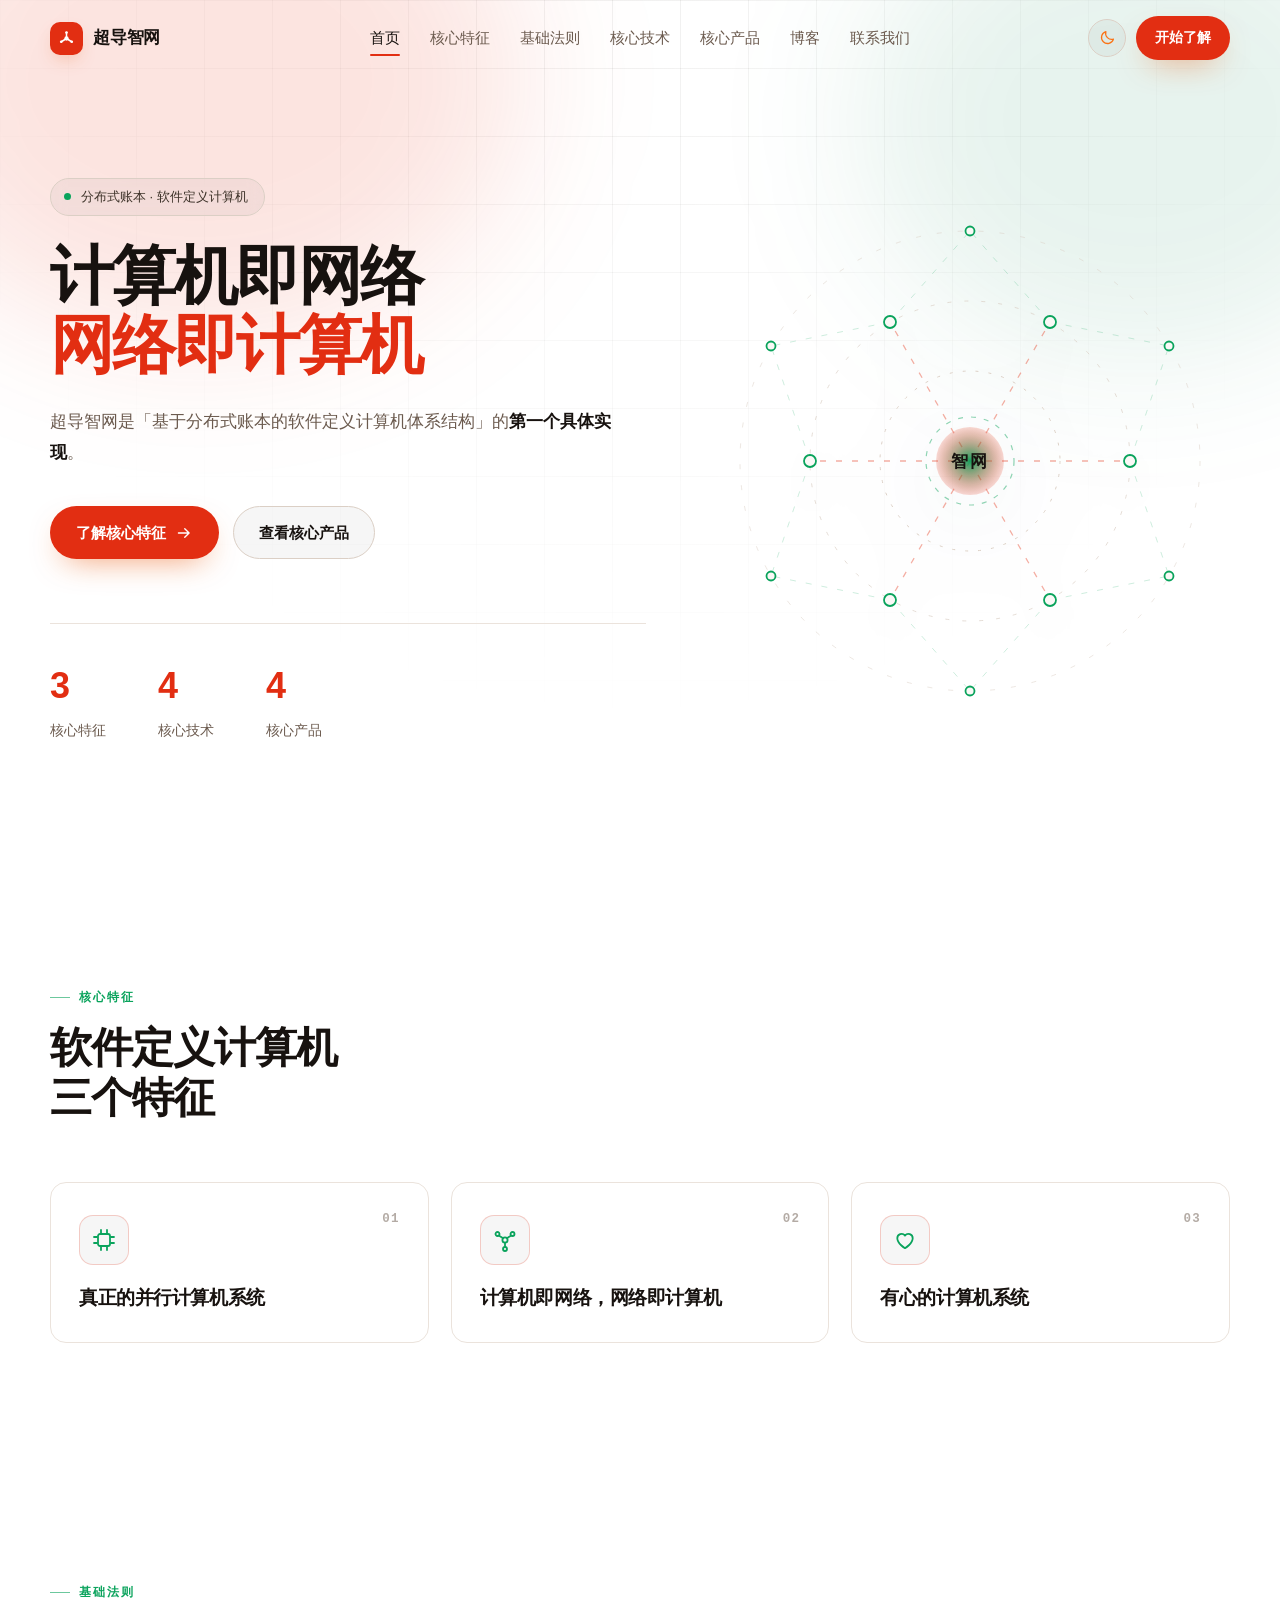
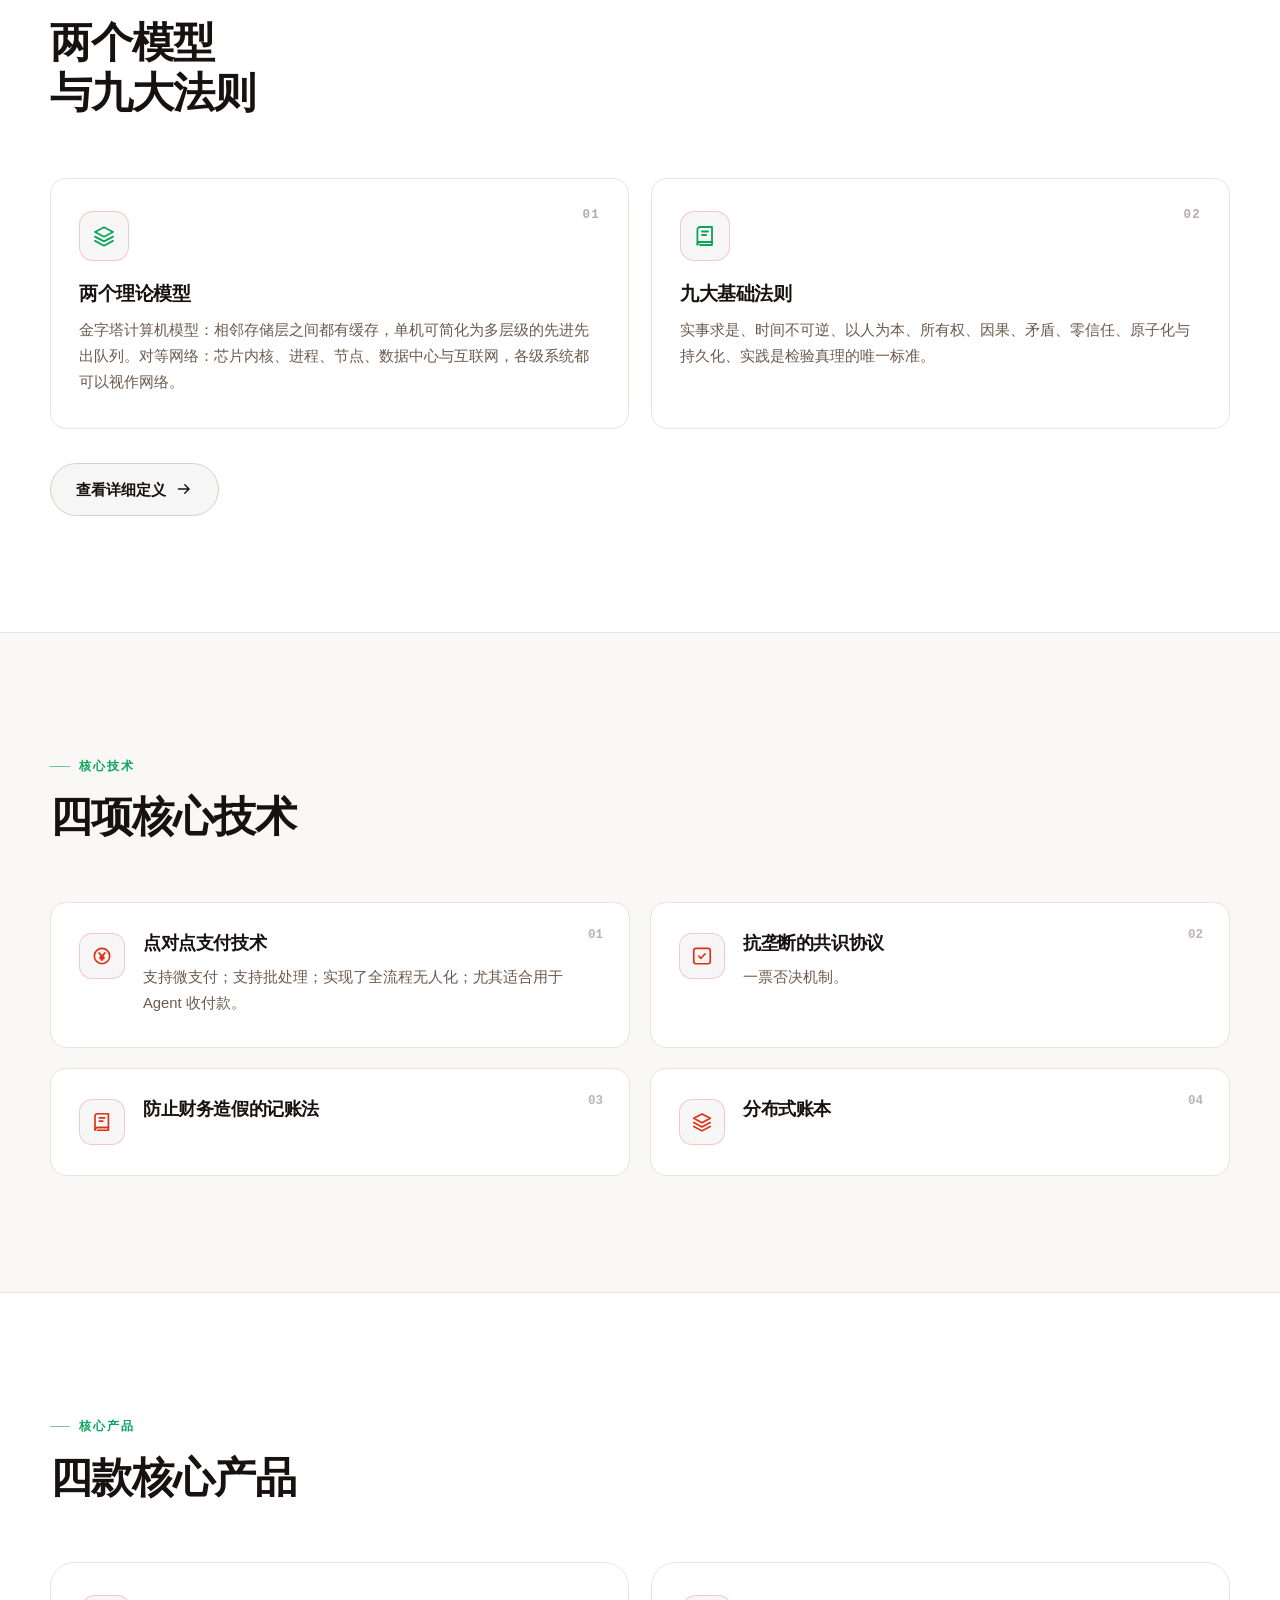
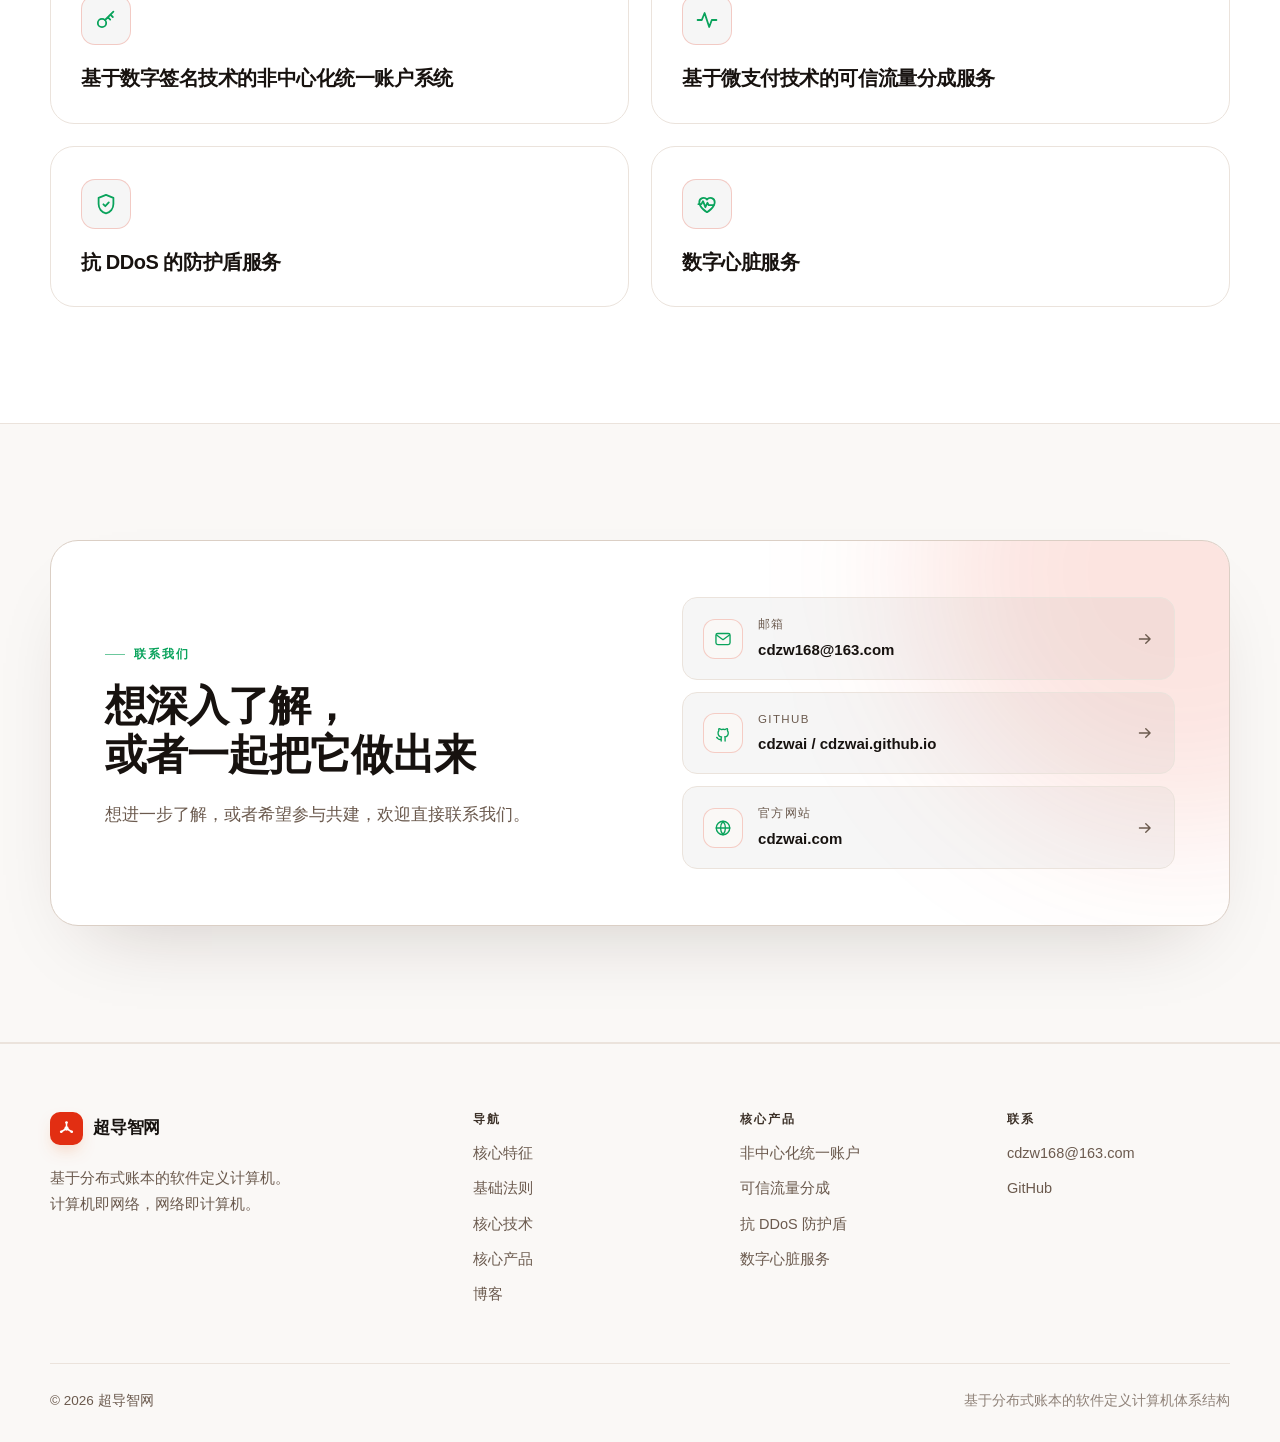
==== index.html @ 386821be "first commit" ====
<!DOCTYPE html>
<html lang="zh-CN" data-theme="dark">
<head>
<meta charset="UTF-8">
<meta name="viewport" content="width=device-width, initial-scale=1">
<title>超导智网 — 基于分布式账本的软件定义计算机</title>
<meta name="description" content="超导智网是「基于分布式账本的软件定义计算机体系结构」的第一个具体实现。计算机即网络，网络即计算机。核心产品包括非中心化统一账户、可信流量分成、抗 DDoS 防护盾与数字心脏服务。">
<meta name="theme-color" content="#05080f" media="(prefers-color-scheme: dark)">
<meta name="theme-color" content="#ffffff" media="(prefers-color-scheme: light)">
<meta name="color-scheme" content="dark light">
<link rel="canonical" href="https://cdzwai.com/">

<!-- 社交分享 -->
<meta property="og:title" content="超导智网 — 基于分布式账本的软件定义计算机">
<meta property="og:description" content="基于分布式账本的软件定义计算机体系结构的第一个具体实现。计算机即网络，网络即计算机。">
<meta property="og:type" content="website">
<meta property="og:url" content="https://cdzwai.com/">
<meta name="twitter:card" content="summary">

<link rel="icon" href="data:image/svg+xml,<svg xmlns='http://www.w3.org/2000/svg' viewBox='0 0 32 32'><rect width='32' height='32' rx='8' fill='%2305080f'/><path d='M16 16V7M16 16l8 5M16 16l-8 5' stroke='%23ea580c' stroke-width='1.6'/><circle cx='16' cy='16' r='3.4' fill='%2300ff9d'/><circle cx='16' cy='7' r='2.1' fill='%23ea580c'/><circle cx='24' cy='21' r='2.1' fill='%23ea580c'/><circle cx='8' cy='21' r='2.1' fill='%23ea580c'/></svg>">

<!-- 主题引导：必须在样式表之前执行，避免首屏闪烁 -->
<script>
(function () {
  var d = document.documentElement;
  d.classList.add('js');
  var t = null;
  try { t = localStorage.getItem('cdzw-theme'); } catch (e) {}
  if (t !== 'light' && t !== 'dark') {
    var m = window.matchMedia && window.matchMedia('(prefers-color-scheme: light)');
    t = (m && m.matches) ? 'light' : 'dark';
  }
  d.setAttribute('data-theme', t);
})();
</script>

<link rel="stylesheet" href="style.css">
</head>
<body>

<a class="skip" href="#main">跳到主要内容</a>

<!-- ========== SVG 图标库 ========== -->
<svg xmlns="http://www.w3.org/2000/svg" class="sprite" aria-hidden="true" focusable="false">
  <symbol id="i-cpu" viewBox="0 0 24 24">
    <rect x="6" y="6" width="12" height="12" rx="2"/>
    <path d="M9 2v3M15 2v3M9 19v3M15 19v3M2 9h3M2 15h3M19 9h3M19 15h3"/>
  </symbol>
  <symbol id="i-network" viewBox="0 0 24 24">
    <circle cx="12" cy="12" r="2.6"/>
    <circle cx="4.5" cy="6" r="2"/>
    <circle cx="19.5" cy="6" r="2"/>
    <circle cx="12" cy="21" r="2"/>
    <path d="M10.2 10.3 6.1 7.7M13.8 10.3l4.1-2.6M12 14.6V19"/>
  </symbol>
  <symbol id="i-heart" viewBox="0 0 24 24">
    <path d="M12 20.2S4.3 15.6 4.3 10.3A4.3 4.3 0 0 1 12 7.6a4.3 4.3 0 0 1 7.7 2.7c0 5.3-7.7 9.9-7.7 9.9z"/>
  </symbol>
  <symbol id="i-coin" viewBox="0 0 24 24">
    <circle cx="12" cy="12" r="8.4"/>
    <path d="M8.8 8.6 12 12.4l3.2-3.8M12 12.4v4.4M9.8 13.2h4.4M9.8 15h4.4"/>
  </symbol>
  <symbol id="i-vote" viewBox="0 0 24 24">
    <rect x="3" y="3.6" width="18" height="16.8" rx="2.4"/>
    <path d="M8.6 12.2l2.3 2.3 4.5-4.9"/>
  </symbol>
  <symbol id="i-book" viewBox="0 0 24 24">
    <path d="M4.4 5.6A2.6 2.6 0 0 1 7 3h12v15H7a2.6 2.6 0 0 0-2.6 2.6z"/>
    <path d="M4.4 20.6A2.6 2.6 0 0 1 7 18h12v3H7"/>
    <path d="M9 7.5h6M9 11h4"/>
  </symbol>
  <symbol id="i-layers" viewBox="0 0 24 24">
    <path d="M12 3.2 21 8l-9 4.8L3 8z"/>
    <path d="M3 12.6 12 17.4l9-4.8"/>
    <path d="M3 16.9 12 21.7l9-4.8"/>
  </symbol>
  <symbol id="i-key" viewBox="0 0 24 24">
    <circle cx="8" cy="15" r="4.2"/>
    <path d="M11.1 12 19.4 3.6M16.4 6.6l2.4 2.4M13.8 9.2l2.4 2.4"/>
  </symbol>
  <symbol id="i-activity" viewBox="0 0 24 24">
    <path d="M2.6 12h4.2l2.8-7 4.6 14 2.6-7h4.6"/>
  </symbol>
  <symbol id="i-shield" viewBox="0 0 24 24">
    <path d="M12 2.8l7.4 3.1v6.2c0 4.6-3.1 8.2-7.4 9.3-4.3-1.1-7.4-4.7-7.4-9.3V5.9z"/>
    <path d="M9.4 12.3l1.9 1.9 3.5-3.8"/>
  </symbol>
  <symbol id="i-pulse" viewBox="0 0 24 24">
    <path d="M12 20.2S4.3 15.6 4.3 10.3A4.3 4.3 0 0 1 12 7.6a4.3 4.3 0 0 1 7.7 2.7c0 5.3-7.7 9.9-7.7 9.9z"/>
    <path d="M3.4 12.2h3l1.6-3 2.4 6 2-4.4 1.4 2.4h4.8"/>
  </symbol>
  <symbol id="i-arrow" viewBox="0 0 24 24">
    <path d="M4.6 12h14.2M13 6.2l5.8 5.8-5.8 5.8"/>
  </symbol>
  <symbol id="i-arrow-up" viewBox="0 0 24 24">
    <path d="M12 19V5.4M6.2 11.2 12 5.4l5.8 5.8"/>
  </symbol>
  <symbol id="i-sun" viewBox="0 0 24 24">
    <circle cx="12" cy="12" r="4.2"/>
    <path d="M12 2.4v2.4M12 19.2v2.4M4.2 4.2l1.7 1.7M18.1 18.1l1.7 1.7M2.4 12h2.4M19.2 12h2.4M4.2 19.8l1.7-1.7M18.1 5.9l1.7-1.7"/>
  </symbol>
  <symbol id="i-moon" viewBox="0 0 24 24">
    <path d="M20.4 14.3A8.6 8.6 0 0 1 9.7 3.6a8.6 8.6 0 1 0 10.7 10.7z"/>
  </symbol>
  <symbol id="i-mail" viewBox="0 0 24 24">
    <rect x="2.6" y="4.6" width="18.8" height="14.8" rx="2.4"/>
    <path d="M3.4 6.6 12 12.9l8.6-6.3"/>
  </symbol>
  <symbol id="i-github" viewBox="0 0 24 24">
    <path d="M9.2 20.4c-4 1.2-4-2-5.6-2.4m11.2 4.6v-3.5c0-1 .1-1.4-.5-2 2.3-.2 4.7-1.2 4.7-5.2a4 4 0 0 0-1.1-2.8 3.7 3.7 0 0 0-.1-2.8s-.9-.3-2.9 1.1a10.2 10.2 0 0 0-5.4 0C7.5 6 6.6 6.3 6.6 6.3a3.7 3.7 0 0 0-.1 2.8A4 4 0 0 0 5.4 12c0 3.9 2.4 5 4.7 5.2-.6.6-.6 1.2-.5 2v3.4"/>
  </symbol>
  <symbol id="i-globe" viewBox="0 0 24 24">
    <circle cx="12" cy="12" r="9"/>
    <path d="M3 12h18M12 3a14 14 0 0 1 0 18a14 14 0 0 1 0-18z"/>
  </symbol>
</svg>

<!-- ========== 导航 ========== -->
<header class="nav" id="nav">
  <div class="nav__progress" aria-hidden="true"><div class="container nav__progress__track"><span id="navProgress"></span></div></div>

  <div class="container nav__inner">
    <a class="logo" href="#top" aria-label="超导智网首页">
      <span class="logo__mark">
        <svg viewBox="0 0 24 24" fill="none" stroke="currentColor" stroke-width="1.9" stroke-linecap="round" stroke-linejoin="round" aria-hidden="true">
          <path d="M12 12V4.4M12 12l6.6 4.1M12 12l-6.6 4.1"/>
          <circle cx="12" cy="12" r="2.7" fill="currentColor" stroke="none"/>
          <circle cx="12" cy="4.4" r="1.7" fill="currentColor" stroke="none"/>
          <circle cx="18.6" cy="16.1" r="1.7" fill="currentColor" stroke="none"/>
          <circle cx="5.4" cy="16.1" r="1.7" fill="currentColor" stroke="none"/>
        </svg>
      </span>
      超导智网
    </a>

    <nav class="nav__links" id="navLinks" aria-label="主导航">
      <a href="#top">首页</a>
      <a href="#features">核心特征</a>
      <a href="#law">基础法则</a>
      <a href="#tech">核心技术</a>
      <a href="#products">核心产品</a>
      <a href="blog.html">博客</a>
      <a href="#contact">联系我们</a>
    </nav>

    <div class="nav__actions">
      <button class="theme-toggle" id="themeToggle" type="button" aria-label="切换深色 / 浅色主题">
        <svg class="ico theme-toggle__sun" aria-hidden="true"><use href="#i-sun"/></svg>
        <svg class="ico theme-toggle__moon" aria-hidden="true"><use href="#i-moon"/></svg>
      </button>

      <a class="btn btn--primary btn--sm nav__cta" href="#contact">开始了解</a>

      <button class="nav__toggle" id="navToggle" type="button" aria-label="打开菜单" aria-expanded="false" aria-controls="navLinks">
        <span></span><span></span><span></span>
      </button>
    </div>
  </div>
</header>

<main id="main">
  <span id="top"></span>

  <!-- ========== Hero ========== -->
  <section class="hero">
    <div class="hero__bg" aria-hidden="true">
      <span class="hero__grid"></span>
      <span class="hero__glow hero__glow--a"></span>
      <span class="hero__glow hero__glow--b"></span>
    </div>

    <div class="container hero__inner">
      <div class="hero__copy">
        <span class="badge reveal">
          <span class="badge__dot"></span>
          分布式账本 · 软件定义计算机
        </span>

        <h1 class="reveal" style="--delay:.08s">
          计算机即网络<br>
          <span class="grad">网络即计算机</span>
        </h1>

        <p class="hero__sub reveal" style="--delay:.16s">
          超导智网是「基于分布式账本的软件定义计算机体系结构」的<strong>第一个具体实现</strong>。
        </p>

        <div class="hero__actions reveal" style="--delay:.24s">
          <a class="btn btn--primary" href="#features">
            了解核心特征
            <svg class="ico" aria-hidden="true"><use href="#i-arrow"/></svg>
          </a>
          <a class="btn btn--ghost" href="#products">查看核心产品</a>
        </div>

        <div class="hero__stats reveal" style="--delay:.32s">
          <div class="stat">
            <strong data-count="3">3</strong>
            <span>核心特征</span>
          </div>
          <div class="stat">
            <strong data-count="4">4</strong>
            <span>核心技术</span>
          </div>
          <div class="stat">
            <strong data-count="4">4</strong>
            <span>核心产品</span>
          </div>
        </div>
      </div>

      <div class="hero__visual reveal" style="--delay:.2s" aria-hidden="true">
        <svg class="graph" viewBox="0 0 520 520">
          <defs>
            <radialGradient id="coreFill" cx="50%" cy="50%" r="50%">
              <stop class="stop-core-a" offset="0%"/>
              <stop class="stop-core-b" offset="100%"/>
            </radialGradient>
          </defs>

          <g class="graph__rings">
            <circle cx="260" cy="260" r="90"/>
            <circle cx="260" cy="260" r="160"/>
            <circle cx="260" cy="260" r="230"/>
          </g>

          <g class="graph__edges">
            <line x1="260" y1="260" x2="420" y2="260"/>
            <line x1="260" y1="260" x2="340" y2="399"/>
            <line x1="260" y1="260" x2="180" y2="399"/>
            <line x1="260" y1="260" x2="100" y2="260"/>
            <line x1="260" y1="260" x2="180" y2="121"/>
            <line x1="260" y1="260" x2="340" y2="121"/>
            <line x1="420" y1="260" x2="459" y2="145" class="is-faint"/>
            <line x1="420" y1="260" x2="459" y2="375" class="is-faint"/>
            <line x1="340" y1="399" x2="459" y2="375" class="is-faint"/>
            <line x1="340" y1="399" x2="260" y2="490" class="is-faint"/>
            <line x1="180" y1="399" x2="260" y2="490" class="is-faint"/>
            <line x1="180" y1="399" x2="61"  y2="375" class="is-faint"/>
            <line x1="100" y1="260" x2="61"  y2="375" class="is-faint"/>
            <line x1="100" y1="260" x2="61"  y2="145" class="is-faint"/>
            <line x1="180" y1="121" x2="61"  y2="145" class="is-faint"/>
            <line x1="180" y1="121" x2="260" y2="30"  class="is-faint"/>
            <line x1="340" y1="121" x2="260" y2="30"  class="is-faint"/>
            <line x1="340" y1="121" x2="459" y2="145" class="is-faint"/>
          </g>

          <g class="graph__nodes">
            <circle cx="420" cy="260" r="6"/>
            <circle cx="340" cy="399" r="6" style="--i:1"/>
            <circle cx="180" cy="399" r="6" style="--i:2"/>
            <circle cx="100" cy="260" r="6" style="--i:3"/>
            <circle cx="180" cy="121" r="6" style="--i:4"/>
            <circle cx="340" cy="121" r="6" style="--i:5"/>
            <circle cx="459" cy="375" r="4.5" style="--i:2"/>
            <circle cx="260" cy="490" r="4.5" style="--i:3"/>
            <circle cx="61"  cy="375" r="4.5" style="--i:4"/>
            <circle cx="61"  cy="145" r="4.5" style="--i:5"/>
            <circle cx="260" cy="30"  r="4.5" style="--i:0"/>
            <circle cx="459" cy="145" r="4.5" style="--i:1"/>
          </g>

          <circle class="graph__core" cx="260" cy="260" r="34" fill="url(#coreFill)"/>
          <circle class="graph__core-ring" cx="260" cy="260" r="44"/>
          <text class="graph__label" x="260" y="266">智网</text>
        </svg>
      </div>
    </div>
  </section>

  <!-- ========== 核心特征 ========== -->
  <section class="section" id="features">
    <div class="container">
      <div class="section-head reveal">
        <span class="eyebrow">核心特征</span>
        <h2>软件定义计算机<br>三个特征</h2>
      </div>

      <div class="grid grid--3">
        <article class="card reveal" data-spotlight>
          <div class="card__icon"><svg class="ico" aria-hidden="true"><use href="#i-cpu"/></svg></div>
          <span class="card__index">01</span>
          <h3>真正的并行计算机系统</h3>
        </article>

        <article class="card reveal" style="--delay:.08s" data-spotlight>
          <div class="card__icon"><svg class="ico" aria-hidden="true"><use href="#i-network"/></svg></div>
          <span class="card__index">02</span>
          <h3>计算机即网络，网络即计算机</h3>
        </article>

        <article class="card reveal" style="--delay:.16s" data-spotlight>
          <div class="card__icon"><svg class="ico" aria-hidden="true"><use href="#i-heart"/></svg></div>
          <span class="card__index">03</span>
          <h3>有心的计算机系统</h3>
        </article>
      </div>
    </div>
  </section>

  <!-- ========== 基础法则 ========== -->
  <section class="section" id="law">
    <div class="container">
      <div class="section-head reveal">
        <span class="eyebrow">基础法则</span>
        <h2>两个模型<br>与九大法则</h2>
      </div>

      <div class="grid grid--2">
        <article class="card reveal" data-spotlight>
          <div class="card__icon"><svg class="ico" aria-hidden="true"><use href="#i-layers"/></svg></div>
          <span class="card__index">01</span>
          <h3>两个理论模型</h3>
          <p>金字塔计算机模型：相邻存储层之间都有缓存，单机可简化为多层级的先进先出队列。对等网络：芯片内核、进程、节点、数据中心与互联网，各级系统都可以视作网络。</p>
        </article>

        <article class="card reveal" style="--delay:.08s" data-spotlight>
          <div class="card__icon"><svg class="ico" aria-hidden="true"><use href="#i-book"/></svg></div>
          <span class="card__index">02</span>
          <h3>九大基础法则</h3>
          <p>实事求是、时间不可逆、以人为本、所有权、因果、矛盾、零信任、原子化与持久化、实践是检验真理的唯一标准。</p>
        </article>
      </div>

      <p class="section-more reveal">
        <a class="btn btn--ghost" href="post.html#/model-rules">
          查看详细定义
          <svg class="ico" aria-hidden="true"><use href="#i-arrow"/></svg>
        </a>
      </p>
    </div>
  </section>

  <!-- ========== 核心技术 ========== -->
  <section class="section section--soft" id="tech">
    <div class="container">
      <div class="section-head reveal">
        <span class="eyebrow">核心技术</span>
        <h2>四项核心技术</h2>
      </div>

      <div class="tech-list">
        <article class="tech reveal" data-spotlight>
          <span class="tech__num">01</span>
          <div class="tech__icon"><svg class="ico" aria-hidden="true"><use href="#i-coin"/></svg></div>
          <div class="tech__body">
            <h3>点对点支付技术</h3>
            <p>支持微支付；支持批处理；实现了全流程无人化；尤其适合用于 Agent 收付款。</p>
          </div>
        </article>

        <article class="tech reveal" style="--delay:.08s" data-spotlight>
          <span class="tech__num">02</span>
          <div class="tech__icon"><svg class="ico" aria-hidden="true"><use href="#i-vote"/></svg></div>
          <div class="tech__body">
            <h3>抗垄断的共识协议</h3>
            <p>一票否决机制。</p>
          </div>
        </article>

        <article class="tech reveal" style="--delay:.16s" data-spotlight>
          <span class="tech__num">03</span>
          <div class="tech__icon"><svg class="ico" aria-hidden="true"><use href="#i-book"/></svg></div>
          <div class="tech__body">
            <h3>防止财务造假的记账法</h3>
          </div>
        </article>

        <article class="tech reveal" style="--delay:.24s" data-spotlight>
          <span class="tech__num">04</span>
          <div class="tech__icon"><svg class="ico" aria-hidden="true"><use href="#i-layers"/></svg></div>
          <div class="tech__body">
            <h3>分布式账本</h3>
          </div>
        </article>
      </div>
    </div>
  </section>

  <!-- ========== 核心产品 ========== -->
  <section class="section" id="products">
    <div class="container">
      <div class="section-head reveal">
        <span class="eyebrow">核心产品</span>
        <h2>四款核心产品</h2>
      </div>

      <div class="grid grid--2">
        <article class="product reveal" data-spotlight>
          <div class="product__head">
            <div class="card__icon"><svg class="ico" aria-hidden="true"><use href="#i-key"/></svg></div>
          </div>
          <h3>基于数字签名技术的非中心化统一账户系统</h3>
        </article>

        <article class="product reveal" style="--delay:.08s" data-spotlight>
          <div class="product__head">
            <div class="card__icon"><svg class="ico" aria-hidden="true"><use href="#i-activity"/></svg></div>
          </div>
          <h3>基于微支付技术的可信流量分成服务</h3>
        </article>

        <article class="product reveal" style="--delay:.16s" data-spotlight>
          <div class="product__head">
            <div class="card__icon"><svg class="ico" aria-hidden="true"><use href="#i-shield"/></svg></div>
          </div>
          <h3>抗 DDoS 的防护盾服务</h3>
        </article>

        <article class="product reveal" style="--delay:.24s" data-spotlight>
          <div class="product__head">
            <div class="card__icon"><svg class="ico" aria-hidden="true"><use href="#i-pulse"/></svg></div>
          </div>
          <h3>数字心脏服务</h3>
        </article>
      </div>
    </div>
  </section>

  <!-- ========== 联系 ========== -->
  <section class="section section--soft" id="contact">
    <div class="container">
      <div class="cta reveal" data-spotlight>
        <div class="cta__text">
          <span class="eyebrow">联系我们</span>
          <h2>想深入了解，<br>或者一起把它做出来</h2>
          <p class="lede">想进一步了解，或者希望参与共建，欢迎直接联系我们。</p>
        </div>

        <div class="cta__cards">
          <a class="contact-card" href="mailto:cdzw168@163.com">
            <span class="contact-card__icon"><svg class="ico" aria-hidden="true"><use href="#i-mail"/></svg></span>
            <span class="contact-card__meta">
              <em>邮箱</em>
              <strong>cdzw168@163.com</strong>
            </span>
            <svg class="ico contact-card__go" aria-hidden="true"><use href="#i-arrow"/></svg>
          </a>

          <a class="contact-card" href="https://github.com/cdzwai/cdzwai.github.io" target="_blank" rel="noopener noreferrer">
            <span class="contact-card__icon"><svg class="ico" aria-hidden="true"><use href="#i-github"/></svg></span>
            <span class="contact-card__meta">
              <em>GitHub</em>
              <strong>cdzwai / cdzwai.github.io</strong>
            </span>
            <svg class="ico contact-card__go" aria-hidden="true"><use href="#i-arrow"/></svg>
          </a>

          <a class="contact-card" href="https://cdzwai.com/" target="_blank" rel="noopener noreferrer">
            <span class="contact-card__icon"><svg class="ico" aria-hidden="true"><use href="#i-globe"/></svg></span>
            <span class="contact-card__meta">
              <em>官方网站</em>
              <strong>cdzwai.com</strong>
            </span>
            <svg class="ico contact-card__go" aria-hidden="true"><use href="#i-arrow"/></svg>
          </a>
        </div>
      </div>
    </div>
  </section>
</main>

<!-- ========== 页脚 ========== -->
<footer class="footer">
  <div class="container">
    <div class="footer__top">
      <div class="footer__brand">
        <a class="logo" href="#top">
          <span class="logo__mark">
            <svg viewBox="0 0 24 24" fill="none" stroke="currentColor" stroke-width="1.9" stroke-linecap="round" stroke-linejoin="round" aria-hidden="true">
              <path d="M12 12V4.4M12 12l6.6 4.1M12 12l-6.6 4.1"/>
              <circle cx="12" cy="12" r="2.7" fill="currentColor" stroke="none"/>
              <circle cx="12" cy="4.4" r="1.7" fill="currentColor" stroke="none"/>
              <circle cx="18.6" cy="16.1" r="1.7" fill="currentColor" stroke="none"/>
              <circle cx="5.4" cy="16.1" r="1.7" fill="currentColor" stroke="none"/>
            </svg>
          </span>
          超导智网
        </a>
        <p>基于分布式账本的软件定义计算机。<br>计算机即网络，网络即计算机。</p>
      </div>

      <div class="footer__col">
        <h4>导航</h4>
        <a href="#features">核心特征</a>
        <a href="#law">基础法则</a>
        <a href="#tech">核心技术</a>
        <a href="#products">核心产品</a>
        <a href="blog.html">博客</a>
      </div>

      <div class="footer__col">
        <h4>核心产品</h4>
        <a href="#products">非中心化统一账户</a>
        <a href="#products">可信流量分成</a>
        <a href="#products">抗 DDoS 防护盾</a>
        <a href="#products">数字心脏服务</a>
      </div>

      <div class="footer__col">
        <h4>联系</h4>
        <a href="mailto:cdzw168@163.com">cdzw168@163.com</a>
        <a href="https://github.com/cdzwai/cdzwai.github.io" target="_blank" rel="noopener noreferrer">GitHub</a>

      </div>
    </div>

    <div class="footer__bottom">
      <p>© <span id="year">2026</span> 超导智网</p>
      <p class="footer__meta">基于分布式账本的软件定义计算机体系结构</p>
    </div>
  </div>
</footer>

<button class="to-top" id="toTop" type="button" aria-label="回到顶部">
  <svg class="ico" aria-hidden="true"><use href="#i-arrow-up"/></svg>
</button>

<script src="script.js" defer></script>
</body>
</html>
---- style.css ----
/* ===================================================
   超导智网 cdzw.ai — 官网样式
   深色 / 浅色双主题 · 设计令牌驱动
   =================================================== */

/* ---------- 设计令牌：深色（默认） ---------- */
:root {
  color-scheme: dark;

  /* 配色取自 blockcell（webui/src/globals.css + tailwind.config.ts）
     深色：极深藏青底 hsl(222 47% 4%) + 橙主色 #ea580c + 霓虹薄荷绿 --cyber #00ff9d */
  --bg:            #05080f;
  --bg-2:          #0a1020;
  --bg-soft:       #0a1020;
  --nav-bg:        rgba(5, 8, 15, .82);
  --nav-panel:     rgba(6, 10, 20, .97);

  --surface:       rgba(148,163,184,.08);
  --surface-hi:    rgba(148,163,184,.13);
  --card-bg:       #0f1729;

  --border:        #1d283a;
  --border-strong: #2a3646;

  --text:          #f8fafc;
  --text-2:        #cbd5e1;
  --muted:         #94a3b8;

  --accent:        #ea580c;
  --accent-2:      #00ff9d;
  --accent-2-ink:  #00ff9d;   /* 正文链接用；暗底上本就够亮，无需分档 */
  --accent-3:      #f97316;
  --brand:         #ea580c;   /* 纯橙，对应 blockcell 的 primary / rust */
  --on-accent:     #ffffff;   /* 纯色底上用白字，与 blockcell 的 bg-rust text-white 一致 */

  --spot:          rgba(0, 255, 157, .10);
  --ring:          rgba(0, 255, 157, .24);
  --glow-a:        rgba(234, 88, 12, .26);
  --glow-b:        rgba(0, 255, 157, .18);
  --grid-line:     rgba(148, 163, 184, .07);

  --shadow:        0 24px 60px -30px rgba(0,0,0,.9);
  --shadow-lg:     0 40px 90px -42px rgba(0,0,0,1);
  --shadow-accent: 0 26px 60px -32px rgba(234, 88, 12, .55);

  --radius:        16px;
  --radius-lg:     24px;
  --max:           1180px;

  --font: "Inter", -apple-system, BlinkMacSystemFont, "Segoe UI", Roboto,
          "PingFang SC", "HarmonyOS Sans SC", "Hiragino Sans GB",
          "Microsoft YaHei", "Noto Sans SC", sans-serif;
  --mono: ui-monospace, SFMono-Regular, "SF Mono", Menlo, Consolas, monospace;

  --ease: cubic-bezier(.22, 1, .36, 1);
}

/* ---------- 设计令牌：浅色 ---------- */
[data-theme="light"] {
  color-scheme: light;

  /* 浅色：白底 + 明亮橙红。
     主色是在白底上"扫"出来的最亮橙红：色相 8°、饱和 85%、明度 48%
     → #e22e12，对比度 4.53:1，刚好达标但比 rust.dark 鲜亮得多。
     文字用近黑偏暖的棕黑而不是中性灰，避免整页发灰。 */
  --bg:            #ffffff;
  --bg-2:          #faf8f6;
  --bg-soft:       #faf8f6;
  --nav-bg:        rgba(255, 255, 255, .85);
  --nav-panel:     rgba(255, 255, 255, .98);

  --surface:       rgba(23, 18, 15, .035);
  --surface-hi:    rgba(23, 18, 15, .06);
  --card-bg:       #ffffff;

  --border:        #ebe3dc;
  --border-strong: #dbcfc5;

  --text:          #17120f;
  --text-2:        #3d3229;
  --muted:         #6b5a4e;

  --accent:        #e22e12;
  /* 绿色按用途分两档。白底上要达 4.5:1，亮度上限就在原 #18865c 附近
     （实测最亮只能到 #008a17，亮度仅高 1.2%，肉眼无差别），
     所以「更亮的绿」只能靠放松对比度换：
       --accent-2      装饰用（图标 / 圆点 / 图形 / 标签）3.28:1，明快
       --accent-2-ink  正文链接用 4.64:1，保证长文阅读 */
  --accent-2:      #0aa35c;
  --accent-2-ink:  #09864c;
  --accent-3:      #f97316;
  --brand:         #e22e12;
  --on-accent:     #ffffff;

  --spot:          rgba(226, 46, 18, .07);
  --ring:          rgba(226, 46, 18, .22);
  --glow-a:        rgba(226, 46, 18, .13);
  --glow-b:        rgba(24, 134, 92, .10);
  --grid-line:     rgba(23, 18, 15, .06);

  --shadow:        0 20px 50px -28px rgba(40, 20, 12, .16);
  --shadow-lg:     0 36px 80px -40px rgba(40, 20, 12, .22);
  --shadow-accent: 0 26px 56px -30px rgba(226, 46, 18, .32);
}

/* ---------- 基础 ---------- */
*, *::before, *::after { box-sizing: border-box; }

html {
  scroll-behavior: smooth;
  scroll-padding-top: 96px;
  -webkit-text-size-adjust: 100%;
}

body {
  margin: 0;
  background: var(--bg);
  color: var(--text);
  font-family: var(--font);
  font-size: 16px;
  line-height: 1.68;
  -webkit-font-smoothing: antialiased;
  -moz-osx-font-smoothing: grayscale;
  overflow-x: hidden;
  transition: background-color .35s ease, color .35s ease;
}

h1, h2, h3, h4 {
  margin: 0;
  line-height: 1.18;
  letter-spacing: -.022em;
  font-weight: 800;
  text-wrap: balance;
}
p { margin: 0; }
a { color: inherit; }
img, svg { display: block; }
button { font: inherit; color: inherit; }

::selection { background: rgba(226,46,18,.30); color: var(--text); }

:focus-visible {
  outline: 2px solid var(--accent-2);
  outline-offset: 3px;
  border-radius: 6px;
}

.sprite { display: none; }

.ico {
  width: 18px;
  height: 18px;
  flex: none;
  fill: none;
  stroke: currentColor;
  stroke-width: 1.8;
  stroke-linecap: round;
  stroke-linejoin: round;
}

/* ---------- 无障碍 ---------- */
.skip {
  position: fixed;
  top: 10px;
  left: 10px;
  z-index: 200;
  padding: 10px 18px;
  border-radius: 10px;
  background: var(--accent);
  color: var(--on-accent);
  font-size: 14px;
  font-weight: 600;
  text-decoration: none;
  transform: translateY(-160%);
  transition: transform .25s var(--ease);
}
.skip:focus { transform: none; }

/* ---------- 布局 ---------- */
.container {
  width: min(100% - 48px, var(--max));
  margin-inline: auto;
}

.section { position: relative; padding: 116px 0; }

.section--soft {
  background: var(--bg-soft);
  border-top: 1px solid var(--border);
  border-bottom: 1px solid var(--border);
}

.section-head {
  max-width: 720px;
  margin-bottom: 60px;
}
.section-head h2,
.cta__text h2 {
  font-size: clamp(28px, 3.6vw, 42px);
}

.eyebrow {
  display: inline-flex;
  align-items: center;
  gap: 9px;
  margin-bottom: 16px;
  font-size: 12px;
  font-weight: 700;
  letter-spacing: .18em;
  text-transform: uppercase;
  color: var(--accent-2);
}
.eyebrow::before {
  content: "";
  width: 20px;
  height: 1px;
  background: currentColor;
  opacity: .6;
}

.lede {
  margin-top: 20px;
  font-size: 16.5px;
  line-height: 1.78;
  color: var(--muted);
}

.grad { color: var(--accent); }

/* ---------- 按钮 ---------- */
.btn {
  position: relative;
  display: inline-flex;
  align-items: center;
  justify-content: center;
  gap: 9px;
  padding: 13px 25px;
  border: 1px solid transparent;
  border-radius: 999px;
  font-size: 15px;
  font-weight: 600;
  text-decoration: none;
  cursor: pointer;
  white-space: nowrap;
  transition: transform .25s var(--ease), box-shadow .25s ease,
              background .25s ease, border-color .25s ease, color .25s ease;
}

.btn--primary {
  background: var(--brand);
  color: var(--on-accent);
  box-shadow: 0 12px 32px -14px rgba(234,88,12,.7);
}
.btn--primary:hover {
  transform: translateY(-2px);
  background-position: 100% 0;
  box-shadow: var(--shadow-accent);
}

.btn--ghost {
  background: var(--surface);
  border-color: var(--border-strong);
  color: var(--text);
}
.btn--ghost:hover {
  background: var(--surface-hi);
  border-color: var(--accent);
  transform: translateY(-2px);
}

.btn--sm { padding: 9px 18px; font-size: 14px; }
.btn .ico { transition: transform .25s var(--ease); }
.btn:hover .ico { transform: translateX(3px); }

/* ---------- Logo ---------- */
.logo {
  display: inline-flex;
  align-items: center;
  gap: 10px;
  font-size: 17px;
  font-weight: 800;
  letter-spacing: -.01em;
  color: var(--text);
  text-decoration: none;
}
.logo__mark {
  width: 33px;
  height: 33px;
  flex: none;
  display: grid;
  place-items: center;
  border-radius: 10px;
  background: var(--brand);
  color: var(--on-accent);
  box-shadow: 0 8px 20px -10px rgba(234,88,12,.8);
}
.logo__mark svg { width: 19px; height: 19px; }

/* ===================================================
   导航
   =================================================== */
.nav {
  position: fixed;
  inset: 0 0 auto 0;
  z-index: 90;
  border-bottom: 1px solid transparent;
  transition: background .3s ease, border-color .3s ease;
}
.nav.is-scrolled {
  background: var(--nav-bg);
  backdrop-filter: blur(16px) saturate(150%);
  -webkit-backdrop-filter: blur(16px) saturate(150%);
  border-bottom-color: var(--border);
}

.nav__progress {
  position: absolute;
  inset: auto 0 0 0;
  height: 2px;
  background: transparent;
  pointer-events: none;
}
/* 轨道必须与导航内容同宽（.container → min(100% - 48px, var(--max))）。
   不套 .container 时它是整个窗口宽：左端越过 logo 122.5px，
   滚到底时红边停在 1425px，越过「联系我们」右缘 122.5px ——
   于是红边与导航里任何一栏都对不齐。 */
.nav__progress__track { height: 100%; }
.nav__progress span {
  display: block;
  height: 100%;
  width: 0;
  background: var(--brand);
  transition: width .12s linear;
}

.nav__inner {
  /* 三栏 grid：logo | 主导航 | 操作区。
     两侧各 1fr，中间栏因此精确居中。
     显式指定 grid-column 是必要的 —— 移动端链接会变绝对定位脱离文档流，
     若靠自动排布，操作区会掉进中间栏。 */
  display: grid;
  /* 必须用 minmax(0, 1fr)：纯 1fr 的最小尺寸是 auto，两侧栏会被各自
     内容宽度撑得不等宽，中间栏就会偏离中心（实测偏左约 36px）。 */
  grid-template-columns: minmax(0, 1fr) auto minmax(0, 1fr);
  align-items: center;
  gap: 24px;
  height: 76px;
  transition: height .3s ease;
}
.nav__inner > .logo { grid-column: 1; justify-self: start; }
.nav.is-scrolled .nav__inner { height: 66px; }

.nav__links {
  grid-column: 2;
  display: flex;
  justify-content: center;
  gap: 30px;
}
.nav__links a {
  position: relative;
  font-size: 14.5px;
  font-weight: 500;
  color: var(--muted);
  text-decoration: none;
  transition: color .2s ease;
}
.nav__links a::after {
  content: "";
  position: absolute;
  left: 0;
  right: 0;
  bottom: -6px;
  height: 2px;
  border-radius: 2px;
  background: var(--brand);
  transform: scaleX(0);
  transform-origin: left;
  transition: transform .28s var(--ease);
}
.nav__links a:hover { color: var(--text); }
.nav__links a:hover::after { transform: scaleX(1); }
.nav__links a.is-active { color: var(--text); }
.nav__links a.is-active::after { transform: scaleX(1); }

.nav__actions {
  grid-column: 3;
  display: flex;
  align-items: center;
  justify-content: flex-end;
  gap: 10px;
}

/* ---------- 主题切换 ---------- */
.theme-toggle {
  position: relative;
  width: 38px;
  height: 38px;
  flex: none;
  display: grid;
  place-items: center;
  border: 1px solid var(--border-strong);
  border-radius: 50%;
  background: var(--surface);
  cursor: pointer;
  transition: background .2s ease, border-color .2s ease, transform .2s var(--ease);
}
.theme-toggle:hover {
  background: var(--surface-hi);
  border-color: var(--accent);
  transform: translateY(-1px);
}
.theme-toggle .ico {
  position: absolute;
  width: 17px;
  height: 17px;
  transition: opacity .3s ease, transform .45s var(--ease);
}
/* 深色主题下显示太阳（点击去浅色），浅色主题下显示月亮 */
.theme-toggle__sun  { opacity: 1; transform: rotate(0) scale(1); color: var(--accent-2); }
.theme-toggle__moon { opacity: 0; transform: rotate(-70deg) scale(.55); }
[data-theme="light"] .theme-toggle__sun  { opacity: 0; transform: rotate(70deg) scale(.55); }
[data-theme="light"] .theme-toggle__moon { opacity: 1; transform: rotate(0) scale(1); color: var(--accent-3); }

/* ---------- 汉堡按钮 ---------- */
.nav__toggle {
  display: none;
  flex-direction: column;
  gap: 5px;
  padding: 9px;
  background: none;
  border: 0;
  cursor: pointer;
}
.nav__toggle span {
  width: 22px;
  height: 2px;
  border-radius: 2px;
  background: var(--text);
  transition: transform .3s var(--ease), opacity .3s ease;
}

/* ===================================================
   Hero
   =================================================== */
.hero {
  position: relative;
  padding: 178px 0 120px;
  overflow: hidden;
  isolation: isolate;
}

.hero__bg {
  position: absolute;
  inset: 0;
  z-index: -1;
  pointer-events: none;
}

.hero__grid {
  position: absolute;
  inset: 0;
  background-image:
    linear-gradient(var(--grid-line) 1px, transparent 1px),
    linear-gradient(90deg, var(--grid-line) 1px, transparent 1px);
  background-size: 68px 68px;
  -webkit-mask-image: radial-gradient(circle at 50% 0%, #000 5%, transparent 68%);
  mask-image: radial-gradient(circle at 50% 0%, #000 5%, transparent 68%);
}

.hero__glow {
  position: absolute;
  border-radius: 50%;
  filter: blur(70px);
}
.hero__glow--a {
  top: -180px;
  left: -120px;
  width: 640px;
  height: 520px;
  background: var(--glow-a);
}
.hero__glow--b {
  top: -120px;
  right: -140px;
  width: 560px;
  height: 480px;
  background: var(--glow-b);
}

.hero__inner {
  display: grid;
  grid-template-columns: 1.06fr .94fr;
  gap: 56px;
  align-items: center;
}

.badge {
  display: inline-flex;
  align-items: center;
  gap: 10px;
  padding: 7px 16px 7px 13px;
  border: 1px solid var(--border-strong);
  border-radius: 999px;
  background: var(--surface);
  font-size: 13px;
  color: var(--text-2);
  backdrop-filter: blur(8px);
}
.badge__dot {
  width: 7px;
  height: 7px;
  flex: none;
  border-radius: 50%;
  background: var(--accent-2);
  box-shadow: 0 0 0 0 rgba(0,255,157,.65);
  animation: pulse 2.2s ease-out infinite;
}
@keyframes pulse {
  70%  { box-shadow: 0 0 0 9px rgba(0,255,157,0); }
  100% { box-shadow: 0 0 0 0 rgba(0,255,157,0); }
}

.hero h1 {
  margin: 26px 0 0;
  font-size: clamp(38px, 5.2vw, 64px);
  line-height: 1.08;
  letter-spacing: -.032em;
}

.hero__sub {
  max-width: 590px;
  margin-top: 26px;
  font-size: clamp(15.5px, 1.35vw, 17.5px);
  line-height: 1.8;
  color: var(--muted);
}
.hero__sub strong { color: var(--text); font-weight: 600; }

.hero__actions {
  display: flex;
  flex-wrap: wrap;
  gap: 14px;
  margin-top: 38px;
}

.hero__stats {
  display: flex;
  flex-wrap: wrap;
  gap: 52px;
  margin-top: 64px;
  padding-top: 32px;
  border-top: 1px solid var(--border);
}
.stat strong {
  display: block;
  font-size: clamp(28px, 3vw, 36px);
  font-weight: 800;
  letter-spacing: -.03em;
  font-variant-numeric: tabular-nums;
  color: var(--accent);
}
.stat span {
  font-size: 13.5px;
  color: var(--muted);
}

/* ---------- Hero 网络图 ---------- */
.hero__visual {
  max-width: 520px;
  margin-left: auto;
  width: 100%;
}
.graph {
  width: 100%;
  height: auto;
  overflow: visible;
  filter: drop-shadow(0 24px 50px rgba(0,0,0,.35));
}
[data-theme="light"] .graph { filter: drop-shadow(0 20px 45px rgba(20,40,90,.14)); }

.graph__rings circle {
  fill: none;
  stroke: var(--border-strong);
  stroke-width: 1;
}
.graph__rings circle:nth-child(1) {
  stroke-dasharray: 3 10;
  animation: spin 46s linear infinite;
}
.graph__rings circle:nth-child(2) {
  stroke-dasharray: 4 13;
  stroke-opacity: .7;
  animation: spin-rev 66s linear infinite;
}
.graph__rings circle:nth-child(3) {
  stroke-dasharray: 5 16;
  stroke-opacity: .5;
  animation: spin 92s linear infinite;
}

.graph__edges line {
  stroke: var(--accent);
  stroke-opacity: .38;
  stroke-width: 1.3;
  stroke-dasharray: 6 10;
  animation: flow 3.4s linear infinite;
}
.graph__edges line.is-faint {
  stroke: var(--accent-2);
  stroke-opacity: .2;
  stroke-width: 1;
  animation-duration: 5.4s;
}

.graph__nodes circle {
  fill: var(--bg-2);
  stroke: var(--accent-2);
  stroke-width: 1.8;
  animation: nodeGlow 3.4s ease-in-out infinite;
  animation-delay: calc(var(--i, 0) * .38s);
}

.graph__core {
  animation: coreBeat 4.4s ease-in-out infinite;
}
.graph__core-ring {
  fill: none;
  stroke: var(--accent-2);
  stroke-opacity: .45;
  stroke-width: 1.2;
  stroke-dasharray: 5 8;
  animation: spin 26s linear infinite;
}
.graph__label {
  fill: var(--text);
  font-family: var(--font);
  font-size: 17px;
  font-weight: 700;
  letter-spacing: .1em;
  text-anchor: middle;
}

.stop-core-a { stop-color: var(--accent-2); stop-opacity: .95; }
.stop-core-b { stop-color: var(--accent);   stop-opacity: .18; }

@keyframes spin      { to { transform: rotate(360deg); } }
@keyframes spin-rev  { to { transform: rotate(-360deg); } }
@keyframes flow      { to { stroke-dashoffset: -32; } }
@keyframes nodeGlow  { 0%,100% { opacity: .6; } 50% { opacity: 1; } }
@keyframes coreBeat  { 0%,100% { transform: scale(1); } 50% { transform: scale(1.08); } }

.graph__rings circle,
.graph__core-ring,
.graph__core {
  transform-box: view-box;
  transform-origin: 260px 260px;
}

/* ===================================================
   网格与卡片
   =================================================== */
.grid { display: grid; gap: 22px; }
.grid--2 { grid-template-columns: repeat(2, 1fr); }
.grid--3 { grid-template-columns: repeat(3, 1fr); }

/* 章节底部的外跳入口（如「查看详细定义」） */
.section-more { margin-top: 34px; }

/* 鼠标跟随高光 */
[data-spotlight] { position: relative; }
[data-spotlight]::before {
  content: "";
  position: absolute;
  inset: 0;
  z-index: 0;
  border-radius: inherit;
  pointer-events: none;
  opacity: 0;
  transition: opacity .4s ease;
  background: radial-gradient(340px circle at var(--mx, 50%) var(--my, 0%), var(--spot), transparent 62%);
}
[data-spotlight]:hover::before { opacity: 1; }

.card {
  position: relative;
  padding: 32px 28px;
  border: 1px solid var(--border);
  border-radius: var(--radius);
  background: var(--card-bg);
  overflow: hidden;
  transition: transform .32s var(--ease), border-color .32s ease, box-shadow .32s ease;
}
.card:hover {
  transform: translateY(-6px);
  border-color: var(--ring);
  box-shadow: var(--shadow-accent);
}
.card__icon {
  position: relative;
  z-index: 1;
  width: 50px;
  height: 50px;
  display: grid;
  place-items: center;
  border-radius: 14px;
  border: 1px solid var(--ring);
  background: var(--surface);
  color: var(--accent-2);
}
.card__icon .ico { width: 24px; height: 24px; }

.card__index {
  position: absolute;
  top: 26px;
  right: 28px;
  font-family: var(--mono);
  font-size: 12.5px;
  font-weight: 700;
  letter-spacing: .1em;
  color: var(--muted);
  opacity: .5;
}

.card h3 {
  position: relative;
  z-index: 1;
  margin: 22px 0 12px;
  font-size: 19px;
}
.card p {
  position: relative;
  z-index: 1;
  font-size: 15px;
  line-height: 1.75;
  color: var(--muted);
}

/* ===================================================
   核心技术
   =================================================== */
.tech-list {
  display: grid;
  grid-template-columns: repeat(2, 1fr);
  gap: 20px;
}
.tech {
  position: relative;
  display: grid;
  grid-template-columns: auto 1fr;
  gap: 18px;
  padding: 30px 28px;
  border: 1px solid var(--border);
  border-radius: var(--radius);
  background: var(--card-bg);
  overflow: hidden;
  transition: transform .32s var(--ease), border-color .32s ease, box-shadow .32s ease;
}
.tech:hover {
  transform: translateY(-5px);
  border-color: var(--ring);
  box-shadow: var(--shadow-accent);
}
.tech__num {
  position: absolute;
  top: 22px;
  right: 26px;
  font-family: var(--mono);
  font-size: 12.5px;
  font-weight: 700;
  color: var(--muted);
  opacity: .45;
}
.tech__icon {
  position: relative;
  z-index: 1;
  width: 46px;
  height: 46px;
  display: grid;
  place-items: center;
  border-radius: 13px;
  border: 1px solid var(--ring);
  background: var(--surface);
  color: var(--accent);
}
.tech__icon .ico { width: 22px; height: 22px; }
.tech__body { position: relative; z-index: 1; }
.tech__body h3 { font-size: 18px; margin-bottom: 11px; }

/* 卡片只含标题时（内容严格取自 README，不做发挥）收掉尾部外边距 */
.card h3:last-child,
.product h3:last-child,
.tech__body h3:last-child { margin-bottom: 0; }
.tech__body p {
  font-size: 14.8px;
  line-height: 1.75;
  color: var(--muted);
}

/* ===================================================
   核心产品
   =================================================== */
.product {
  position: relative;
  padding: 32px 30px;
  border: 1px solid var(--border);
  border-radius: var(--radius-lg);
  background: var(--card-bg);
  overflow: hidden;
  transition: transform .32s var(--ease), border-color .32s ease, box-shadow .32s ease;
}
.product:hover {
  transform: translateY(-6px);
  border-color: var(--ring);
  box-shadow: var(--shadow-accent);
}
.product__head {
  position: relative;
  z-index: 1;
  display: flex;
  align-items: center;
  justify-content: space-between;
  gap: 16px;
}
.product h3 {
  position: relative;
  z-index: 1;
  margin: 22px 0 12px;
  font-size: 20px;
}
.product p {
  position: relative;
  z-index: 1;
  font-size: 15px;
  line-height: 1.78;
  color: var(--muted);
}

/* ===================================================
   联系
   =================================================== */
.cta {
  position: relative;
  display: grid;
  grid-template-columns: 1.02fr .98fr;
  gap: 64px;
  align-items: center;
  padding: 56px 54px;
  border: 1px solid var(--border-strong);
  border-radius: 28px;
  background: var(--card-bg);
  box-shadow: var(--shadow-lg);
  overflow: hidden;
}
.cta::after {
  content: "";
  position: absolute;
  top: -60%;
  right: -18%;
  width: 520px;
  height: 520px;
  border-radius: 50%;
  background: var(--glow-a);
  filter: blur(80px);
  pointer-events: none;
}
.cta__text { position: relative; z-index: 1; }
.cta__cards {
  position: relative;
  z-index: 1;
  display: grid;
  gap: 12px;
}

.contact-card {
  display: flex;
  align-items: center;
  gap: 15px;
  padding: 17px 20px;
  border: 1px solid var(--border);
  border-radius: 15px;
  background: var(--surface);
  text-decoration: none;
  transition: transform .25s var(--ease), border-color .25s ease, background .25s ease;
}
a.contact-card:hover {
  transform: translateX(4px);
  border-color: var(--ring);
  background: var(--surface-hi);
}

.contact-card__icon {
  width: 40px;
  height: 40px;
  flex: none;
  display: grid;
  place-items: center;
  border-radius: 12px;
  border: 1px solid var(--ring);
  background: var(--bg-2);
  color: var(--accent-2);
}
.contact-card__meta { display: grid; gap: 2px; min-width: 0; }
.contact-card__meta em {
  font-size: 11.5px;
  font-style: normal;
  letter-spacing: .12em;
  text-transform: uppercase;
  color: var(--muted);
}
.contact-card__meta strong {
  font-size: 15px;
  font-weight: 600;
  color: var(--text);
  overflow-wrap: anywhere;
}
.contact-card__go {
  margin-left: auto;
  color: var(--muted);
  transition: transform .25s var(--ease), color .25s ease;
}
a.contact-card:hover .contact-card__go {
  color: var(--accent-2);
  transform: translateX(3px);
}

/* ===================================================
   页脚
   =================================================== */
.footer {
  padding: 68px 0 30px;
  background: var(--bg-2);
  border-top: 1px solid var(--border);
}
.footer__top {
  display: grid;
  grid-template-columns: 1.7fr 1fr 1fr 1fr;
  gap: 44px;
}
.footer__brand p {
  margin-top: 18px;
  font-size: 14.5px;
  line-height: 1.8;
  color: var(--muted);
}
.footer__col { display: grid; gap: 11px; align-content: start; }
.footer__col h4 {
  margin-bottom: 4px;
  font-size: 12px;
  font-weight: 700;
  letter-spacing: .16em;
  text-transform: uppercase;
  color: var(--text-2);
}
.footer__col a {
  width: fit-content;
  font-size: 14.5px;
  color: var(--muted);
  text-decoration: none;
  transition: color .2s ease;
}
.footer__col a:hover { color: var(--accent-2); }

.footer__bottom {
  display: flex;
  flex-wrap: wrap;
  justify-content: space-between;
  gap: 14px;
  margin-top: 56px;
  padding-top: 26px;
  border-top: 1px solid var(--border);
  font-size: 13.5px;
  color: var(--muted);
}
.footer__meta { opacity: .75; }

/* ===================================================
   回到顶部
   =================================================== */
.to-top {
  position: fixed;
  right: 26px;
  bottom: 26px;
  z-index: 80;
  width: 44px;
  height: 44px;
  display: grid;
  place-items: center;
  border: 1px solid var(--border-strong);
  border-radius: 50%;
  background: var(--nav-bg);
  backdrop-filter: blur(12px);
  -webkit-backdrop-filter: blur(12px);
  color: var(--text);
  cursor: pointer;
  opacity: 0;
  visibility: hidden;
  transform: translateY(12px);
  transition: opacity .3s ease, transform .3s var(--ease), visibility .3s,
              border-color .25s ease, color .25s ease;
}
.to-top.is-show {
  opacity: 1;
  visibility: visible;
  transform: none;
}
.to-top:hover {
  border-color: var(--accent);
  color: var(--accent-2);
  transform: translateY(-3px);
}

/* ===================================================
   入场动画（渐进增强）
   =================================================== */
.reveal { transition: opacity .8s var(--ease) var(--delay, 0s), transform .8s var(--ease) var(--delay, 0s); }

/* 仅在 JS 可用时隐藏，避免脚本失败导致整页空白 */
.js .reveal {
  opacity: 0;
  transform: translateY(26px);
}
.js .reveal.is-visible {
  opacity: 1;
  transform: none;
}

/* ===================================================
   响应式
   =================================================== */
@media (max-width: 1080px) {
  .hero__inner { grid-template-columns: 1fr; gap: 60px; }
  .hero__visual { max-width: 400px; margin: 0 auto; }
  .hero__copy { text-align: left; }

  .cta { grid-template-columns: 1fr; gap: 48px; }
  .cta { padding: 44px 34px; }
  .cta::after { top: auto; bottom: -60%; right: -30%; }

  .footer__top { grid-template-columns: 1fr 1fr; gap: 36px; }
}

@media (max-width: 900px) {
  .grid--3 { grid-template-columns: repeat(2, 1fr); }

  .nav__links {
    position: absolute;
    top: 100%;
    left: 0;
    right: 0;
    flex-direction: column;
    gap: 0;
    margin: 0;
    padding: 8px 24px 18px;
    background: var(--nav-panel);
    backdrop-filter: blur(16px);
    -webkit-backdrop-filter: blur(16px);
    border-bottom: 1px solid var(--border);
    opacity: 0;
    visibility: hidden;
    transform: translateY(-10px);
    transition: opacity .25s ease, transform .25s var(--ease), visibility .25s;
  }
  .nav.is-open .nav__links {
    opacity: 1;
    visibility: visible;
    transform: none;
  }
  .nav__links a {
    padding: 14px 2px;
    border-bottom: 1px solid var(--border);
    font-size: 15px;
  }
  .nav__links a:last-child { border-bottom: 0; }
  .nav__links a::after { display: none; }

  .nav__cta { display: none; }
  .nav__toggle { display: flex; }

  .nav.is-open .nav__toggle span:nth-child(1) { transform: translateY(7px) rotate(45deg); }
  .nav.is-open .nav__toggle span:nth-child(2) { opacity: 0; }
  .nav.is-open .nav__toggle span:nth-child(3) { transform: translateY(-7px) rotate(-45deg); }
}

@media (max-width: 700px) {
  .container { width: calc(100% - 36px); }

  .hero { padding: 138px 0 88px; }
  .hero__stats { gap: 32px; margin-top: 50px; }
  .hero__actions .btn { flex: 1 1 auto; }
  .hero__visual { max-width: 320px; }

  .section { padding: 84px 0; }
  .section-head { margin-bottom: 42px; }

  .grid--3, .grid--2, .tech-list { grid-template-columns: 1fr; }

  .card, .product, .tech { padding: 26px 22px; }
  .cta { padding: 36px 24px; }

  .footer__top { grid-template-columns: 1fr; gap: 32px; }
  .footer { padding-top: 54px; }
  .footer__bottom { margin-top: 42px; }

  .to-top { right: 16px; bottom: 16px; }
}

/* ---------- 无障碍：减少动效 ---------- */
@media (prefers-reduced-motion: reduce) {
  html { scroll-behavior: auto; }

  *, *::before, *::after {
    animation-duration: .001ms !important;
    animation-iteration-count: 1 !important;
    transition-duration: .001ms !important;
  }
  .js .reveal { opacity: 1; transform: none; }
  .badge__dot { animation: none; }
}

/* ===================================================
   404
   =================================================== */
.e404 {
  position: relative;
  min-height: 100vh;
  display: grid;
  place-items: center;
  padding: 80px 24px;
  overflow: hidden;
}
.e404__glow {
  position: absolute;
  top: -30%;
  left: 50%;
  width: 760px;
  height: 620px;
  transform: translateX(-50%);
  border-radius: 50%;
  background: var(--glow-a);
  filter: blur(90px);
  pointer-events: none;
}
.e404__inner {
  position: relative;
  z-index: 1;
  max-width: 640px;
  text-align: center;
}
.e404__inner .logo { margin-bottom: 30px; }
.e404__code {
  font-size: clamp(84px, 17vw, 156px);
  font-weight: 800;
  line-height: 1;
  letter-spacing: -.06em;
  color: var(--accent);
}
.e404__inner h1 {
  margin-top: 10px;
  font-size: clamp(23px, 3.6vw, 33px);
}
.e404__inner .lede {
  max-width: 470px;
  margin: 18px auto 0;
}
.e404__actions {
  display: flex;
  flex-wrap: wrap;
  gap: 13px;
  justify-content: center;
  margin-top: 38px;
}

/* ===================================================
   博客：列表页
   =================================================== */
[hidden] { display: none !important; }

.section--flush { padding-top: 0; }

.container--post {
  /* 必须与 .container 用同一个宽度，否则文章页会比首页与博客列表窄一截 */
  width: min(100% - 48px, var(--max));
  padding-top: 112px;
}

/* ---------- 页头 ---------- */
.page-head {
  position: relative;
  padding: 150px 0 50px;
  overflow: hidden;
  isolation: isolate;
}
/* 这个元素同时挂了 .container（提供 max-width + margin-inline:auto 居中容器）
   和 .page-head__inner。若在这里再写 max-width: 720px，整块会被 .container 的
   auto 外边距居中，标题就不在容器左边缘了。
   所以宽度限制下沉到文字本身，块本身仍是容器宽度。 */
.page-head__inner { position: relative; z-index: 1; }
.page-head h1 {
  max-width: 720px;
  font-size: clamp(34px, 5vw, 56px);
  letter-spacing: -.035em;
}
.page-head .lede {
  max-width: 720px;
  margin-top: 18px;
}

/* ---------- 篇数 ---------- */
.list-count {
  margin-bottom: 26px;
  font-family: var(--mono);
  font-size: 12px;
  letter-spacing: .16em;
  text-transform: uppercase;
  color: var(--muted);
}

/* ---------- 卡片网格 ---------- */
.pcard-grid {
  display: grid;
  grid-template-columns: repeat(auto-fit, minmax(310px, 1fr));
  gap: 22px;
}
.pcard-grid > .state { grid-column: 1 / -1; }

.pcard {
  position: relative;
  display: flex;
  flex-direction: column;
  border: 1px solid var(--border);
  border-radius: var(--radius-lg);
  background: var(--card-bg);
  overflow: hidden;
  color: inherit;
  text-decoration: none;
  transition: transform .34s var(--ease), border-color .34s ease, box-shadow .34s ease;
  animation: cardIn .6s var(--ease) both;
  animation-delay: calc(var(--i, 0) * 70ms);
}
.pcard:hover {
  transform: translateY(-6px);
  border-color: hsla(var(--h), var(--s), var(--l), .55);
  box-shadow: 0 28px 60px -34px hsla(var(--h), var(--s), var(--l), .85);
}

/* 每篇的专属视觉：色相由 slug 推导，作者不需要准备配图 */
.pcard__art {
  position: relative;
  display: block;
  height: 168px;
  overflow: hidden;
  background: hsl(var(--h), var(--s), var(--l));
}
.pcard__art::before {
  content: "";
  position: absolute;
  inset: 0;
  background-image:
    linear-gradient(rgba(255,255,255,.15) 1px, transparent 1px),
    linear-gradient(90deg, rgba(255,255,255,.15) 1px, transparent 1px);
  background-size: 26px 26px;
  -webkit-mask-image: linear-gradient(152deg, #000, transparent 78%);
  mask-image: linear-gradient(152deg, #000, transparent 78%);
}
.pcard__mark {
  position: absolute;
  right: 16px;
  bottom: -20px;
  font-size: 106px;
  font-weight: 800;
  line-height: 1;
  letter-spacing: -.06em;
  color: rgba(255,255,255,.30);
  text-shadow: 0 2px 26px rgba(0,0,0,.2);
  transition: transform .45s var(--ease), color .35s ease;
}
.pcard:hover .pcard__mark { transform: translateY(-7px) scale(1.04); color: rgba(255,255,255,.42); }

.pcard__body {
  display: flex;
  flex-direction: column;
  flex: 1;
  padding: 22px 24px 24px;
}
.pcard__meta {
  display: flex;
  align-items: center;
  gap: 9px;
  font-family: var(--mono);
  font-size: 12px;
  letter-spacing: .05em;
  color: var(--muted);
}
.pcard__sep,
.post__sep {
  width: 3px;
  height: 3px;
  flex: none;
  border-radius: 50%;
  background: currentColor;
  opacity: .5;
}
.pcard__title {
  display: block;
  margin-top: 12px;
  font-size: 20px;
  font-weight: 700;
  line-height: 1.42;
  letter-spacing: -.02em;
  color: var(--text);
}
.pcard__summary {
  display: block;
  margin-top: 10px;
  font-size: 14.5px;
  line-height: 1.72;
  color: var(--muted);
}
.pcard__tags {
  display: flex;
  flex-wrap: wrap;
  gap: 7px;
  margin-top: auto;
  padding-top: 20px;
}
.pcard__tags em {
  padding: 3px 10px;
  border: 1px solid var(--border);
  border-radius: 999px;
  background: var(--surface);
  font-size: 11.5px;
  font-style: normal;
  letter-spacing: .04em;
  color: var(--muted);
}

@keyframes cardIn {
  from { opacity: 0; transform: translateY(18px); }
  to   { opacity: 1; transform: none; }
}

/* ===================================================
   博客：文章页
   =================================================== */
.back-link {
  display: inline-flex;
  align-items: center;
  gap: 7px;
  margin-bottom: 28px;
  font-size: 14px;
  color: var(--muted);
  text-decoration: none;
  transition: color .2s ease, gap .2s var(--ease);
}
.back-link .ico { width: 16px; height: 16px; }
.back-link:hover { color: var(--accent-2); gap: 10px; }

.post-layout {
  display: grid;
  grid-template-columns: minmax(0, 1fr) 212px;
  gap: 64px;
  align-items: start;
}

.post {
  min-width: 0;
  /* 版面宽度与首页一致，但正文限制在一行舒适的长度内，
     多出来的空间留给右侧目录，而不是把整页压窄。
     正文列宽 = 1180 - 212(目录) - 64(列间距) = 904px；
     上限 860px 时列内留白 44px，再加上 64px 列间距，
     正文到目录的实际视觉间隙是 108px（不是 44px）。 */
  max-width: 860px;
  padding-bottom: 8px;
}
.post__header {
  position: relative;
  padding: 26px 0 30px;
  margin-bottom: 36px;
  border-bottom: 1px solid var(--border);
}
.post__header::before {
  content: "";
  position: absolute;
  top: 0;
  left: 0;
  width: 78px;
  height: 3px;
  border-radius: 2px;
  background: hsl(var(--h), var(--s), var(--l));
}
.post__meta {
  display: flex;
  align-items: center;
  gap: 10px;
  font-family: var(--mono);
  font-size: 12.5px;
  letter-spacing: .06em;
  color: var(--muted);
}
.post__title {
  margin: 14px 0 0;
  font-size: clamp(30px, 4.2vw, 46px);
  line-height: 1.16;
  letter-spacing: -.035em;
}
.post__tags {
  display: flex;
  flex-wrap: wrap;
  gap: 8px;
  margin: 20px 0 0;
  padding: 0;
  list-style: none;
}
.post__tags li {
  padding: 4px 12px;
  border: 1px solid var(--border);
  border-radius: 999px;
  background: var(--surface);
  font-size: 12px;
  color: var(--muted);
}

/* ---------- 目录 ---------- */
.toc {
  position: sticky;
  top: 96px;
}
.toc__title {
  margin-bottom: 12px;
  font-family: var(--mono);
  font-size: 11px;
  letter-spacing: .18em;
  text-transform: uppercase;
  color: var(--muted);
}
.toc__list {
  display: grid;
  gap: 1px;
  margin: 0;
  padding: 0;
  list-style: none;
}
.toc__item a {
  position: relative;
  display: block;
  padding: 5px 0 5px 15px;
  font-size: 13.5px;
  line-height: 1.5;
  color: var(--muted);
  text-decoration: none;
  transition: color .2s ease;
}
.toc__item a::before {
  content: "";
  position: absolute;
  left: 0;
  top: 50%;
  width: 2px;
  height: 0;
  border-radius: 2px;
  background: var(--accent-2);
  transform: translateY(-50%);
  transition: height .26s var(--ease);
}
.toc__item--h3 a { padding-left: 28px; font-size: 12.5px; }
.toc__item a:hover { color: var(--text); }
.toc__item a.is-active { color: var(--accent-2); }
.toc__item a.is-active::before { height: 15px; }

/* ---------- 较新 / 较早 ---------- */
.post-pager {
  display: grid;
  grid-template-columns: repeat(2, minmax(0, 1fr));
  gap: 16px;
  margin-top: 64px;
  padding-top: 36px;
  border-top: 1px solid var(--border);
}
.pager__item {
  position: relative;
  display: grid;
  gap: 6px;
  padding: 20px 22px 20px 25px;
  border: 1px solid var(--border);
  border-radius: var(--radius);
  background: var(--card-bg);
  overflow: hidden;
  text-decoration: none;
  transition: transform .28s var(--ease), border-color .28s ease;
}
.pager__item::before {
  content: "";
  position: absolute;
  left: 0;
  top: 0;
  bottom: 0;
  width: 3px;
  background: hsl(var(--h), var(--s), var(--l));
}
.pager__item:hover {
  transform: translateY(-3px);
  border-color: hsla(var(--h), var(--s), var(--l), .5);
}
.pager__label {
  font-family: var(--mono);
  font-size: 11px;
  letter-spacing: .14em;
  text-transform: uppercase;
  color: var(--muted);
}
.pager__title {
  font-size: 15.5px;
  font-weight: 600;
  line-height: 1.45;
  color: var(--text);
}

/* ---------- 状态块 ---------- */
.state {
  padding: 34px 28px;
  border: 1px dashed var(--border-strong);
  border-radius: var(--radius);
  background: var(--surface);
  text-align: center;
  color: var(--muted);
}
.state__title { font-size: 16px; font-weight: 600; color: var(--text-2); }
.state__detail { margin-top: 8px; font-size: 14px; line-height: 1.7; }
.state--loading {
  border-style: solid;
  border-color: var(--border);
  font-size: 14px;
}
.state--error { border-color: rgba(255,123,123,.42); }
.state--error .state__title { color: #ff9b9b; }

/* ===================================================
   Markdown 正文排版
   =================================================== */
.prose {
  font-size: 16.5px;
  line-height: 1.85;
  color: var(--text-2);
  overflow-wrap: break-word;
}
.prose > *:first-child { margin-top: 0; }
.prose > *:last-child { margin-bottom: 0; }

.prose h2,
.prose h3,
.prose h4 { color: var(--text); scroll-margin-top: 96px; }
.prose h2 {
  margin: 2.2em 0 .7em;
  padding-top: 1.1em;
  border-top: 1px solid var(--border);
  font-size: clamp(22px, 2.6vw, 28px);
}
.prose h3 { margin: 1.8em 0 .6em; font-size: clamp(18px, 2.1vw, 21px); }
.prose h4 { margin: 1.5em 0 .5em; font-size: 17px; }

.prose p { margin: 1.15em 0; }
.prose strong { color: var(--text); font-weight: 700; }
.prose del { color: var(--muted); }

.prose a {
  color: var(--accent-2-ink);
  text-decoration: underline;
  text-decoration-thickness: 1px;
  text-underline-offset: 3px;
}
.prose a:hover { color: var(--accent); }

.prose ul,
.prose ol { margin: 1.15em 0; padding-left: 1.5em; }
.prose li { margin: .45em 0; }
.prose li > ul,
.prose li > ol { margin: .4em 0; }

.prose blockquote {
  margin: 1.6em 0;
  padding: .5em 1.2em;
  border-left: 3px solid var(--accent);
  border-radius: 0 var(--radius) var(--radius) 0;
  background: var(--surface);
  color: var(--muted);
}
.prose blockquote p { margin: .5em 0; }

.prose hr { margin: 2.4em 0; border: 0; border-top: 1px solid var(--border); }

.prose img {
  max-width: 100%;
  height: auto;
  margin: 1.6em auto;
  border-radius: var(--radius);
}

.prose code {
  font-family: var(--mono);
  font-size: .88em;
  padding: .16em .42em;
  border: 1px solid var(--border);
  border-radius: 6px;
  background: var(--surface-hi);
  color: var(--text);
}

.prose .md-pre {
  position: relative;
  margin: 1.6em 0;
  padding: 1.15em 1.25em;
  border: 1px solid var(--border);
  border-radius: var(--radius);
  background: var(--bg-2);
  overflow-x: auto;
}
.prose .md-pre code {
  padding: 0;
  border: 0;
  background: none;
  font-size: 13.5px;
  line-height: 1.85;
  color: var(--text-2);
  white-space: pre;
}
.prose .md-pre[data-lang]::before {
  content: attr(data-lang);
  position: absolute;
  top: 0;
  right: 0;
  padding: 3px 11px;
  font-family: var(--mono);
  font-size: 11px;
  color: var(--muted);
  border-left: 1px solid var(--border);
  border-bottom: 1px solid var(--border);
  border-radius: 0 var(--radius) 0 10px;
  background: var(--surface);
}

/* ::: 提示框 */
.prose .md-box {
  margin: 1.6em 0;
  padding: 4px 18px;
  border: 1px solid var(--border);
  border-left-width: 3px;
  border-radius: 0 var(--radius) var(--radius) 0;
  background: var(--surface);
}
.prose .md-box__title {
  margin: 14px 0 0;
  font-size: 14px;
  font-weight: 700;
  color: var(--text);
}
.prose .md-box--info    { border-left-color: var(--accent); }
.prose .md-box--tip     { border-left-color: #34d399; }
.prose .md-box--warning { border-left-color: #fbbf24; }
.prose .md-box--danger  { border-left-color: #f87171; }
.prose .md-box--note    { border-left-color: var(--muted); }

.md-table-wrap {
  margin: 1.6em 0;
  border: 1px solid var(--border);
  border-radius: var(--radius);
  overflow-x: auto;
}
.prose table { width: 100%; border-collapse: collapse; font-size: 14.5px; }
.prose th,
.prose td { padding: 10px 14px; border-bottom: 1px solid var(--border); text-align: left; }
.prose thead th { background: var(--surface); color: var(--text); font-weight: 600; }
.prose tbody tr:last-child td { border-bottom: 0; }

/* ===================================================
   博客响应式
   =================================================== */
@media (max-width: 1080px) {
  .post-layout { grid-template-columns: minmax(0, 1fr); gap: 0; }
  .toc { display: none; }
}

@media (max-width: 700px) {
  .container--post { width: calc(100% - 36px); padding-top: 100px; }
  .page-head { padding: 124px 0 38px; }

  .pcard-grid { grid-template-columns: 1fr; gap: 18px; }
  .pcard__art { height: 136px; }
  .pcard__mark { font-size: 84px; bottom: -14px; }

  .post-pager { grid-template-columns: 1fr; margin-top: 48px; }
  .post__header { padding-top: 22px; }

  .prose { font-size: 16px; }
  .prose h2 { padding-top: .9em; }
  .prose .md-pre { padding: 1em; }
}

@media (prefers-reduced-motion: reduce) {
  .pcard { animation: none; }
}
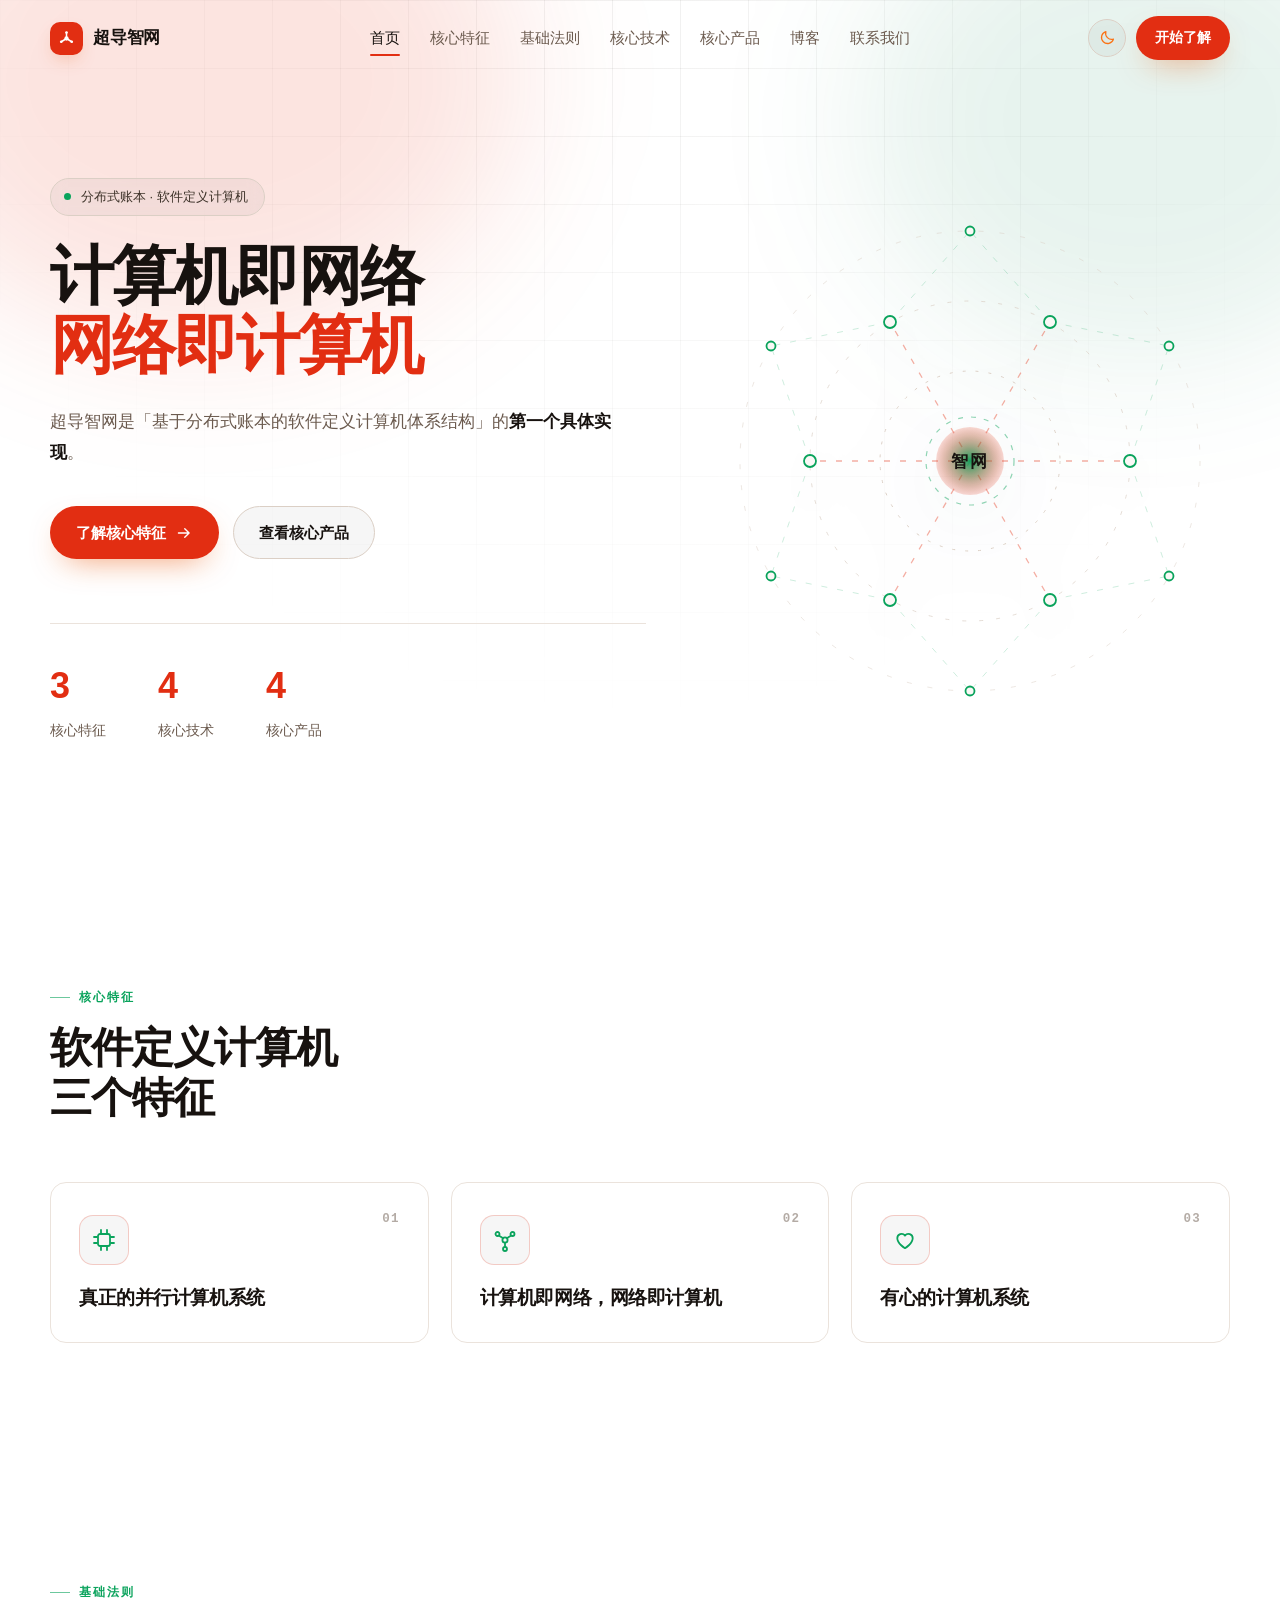
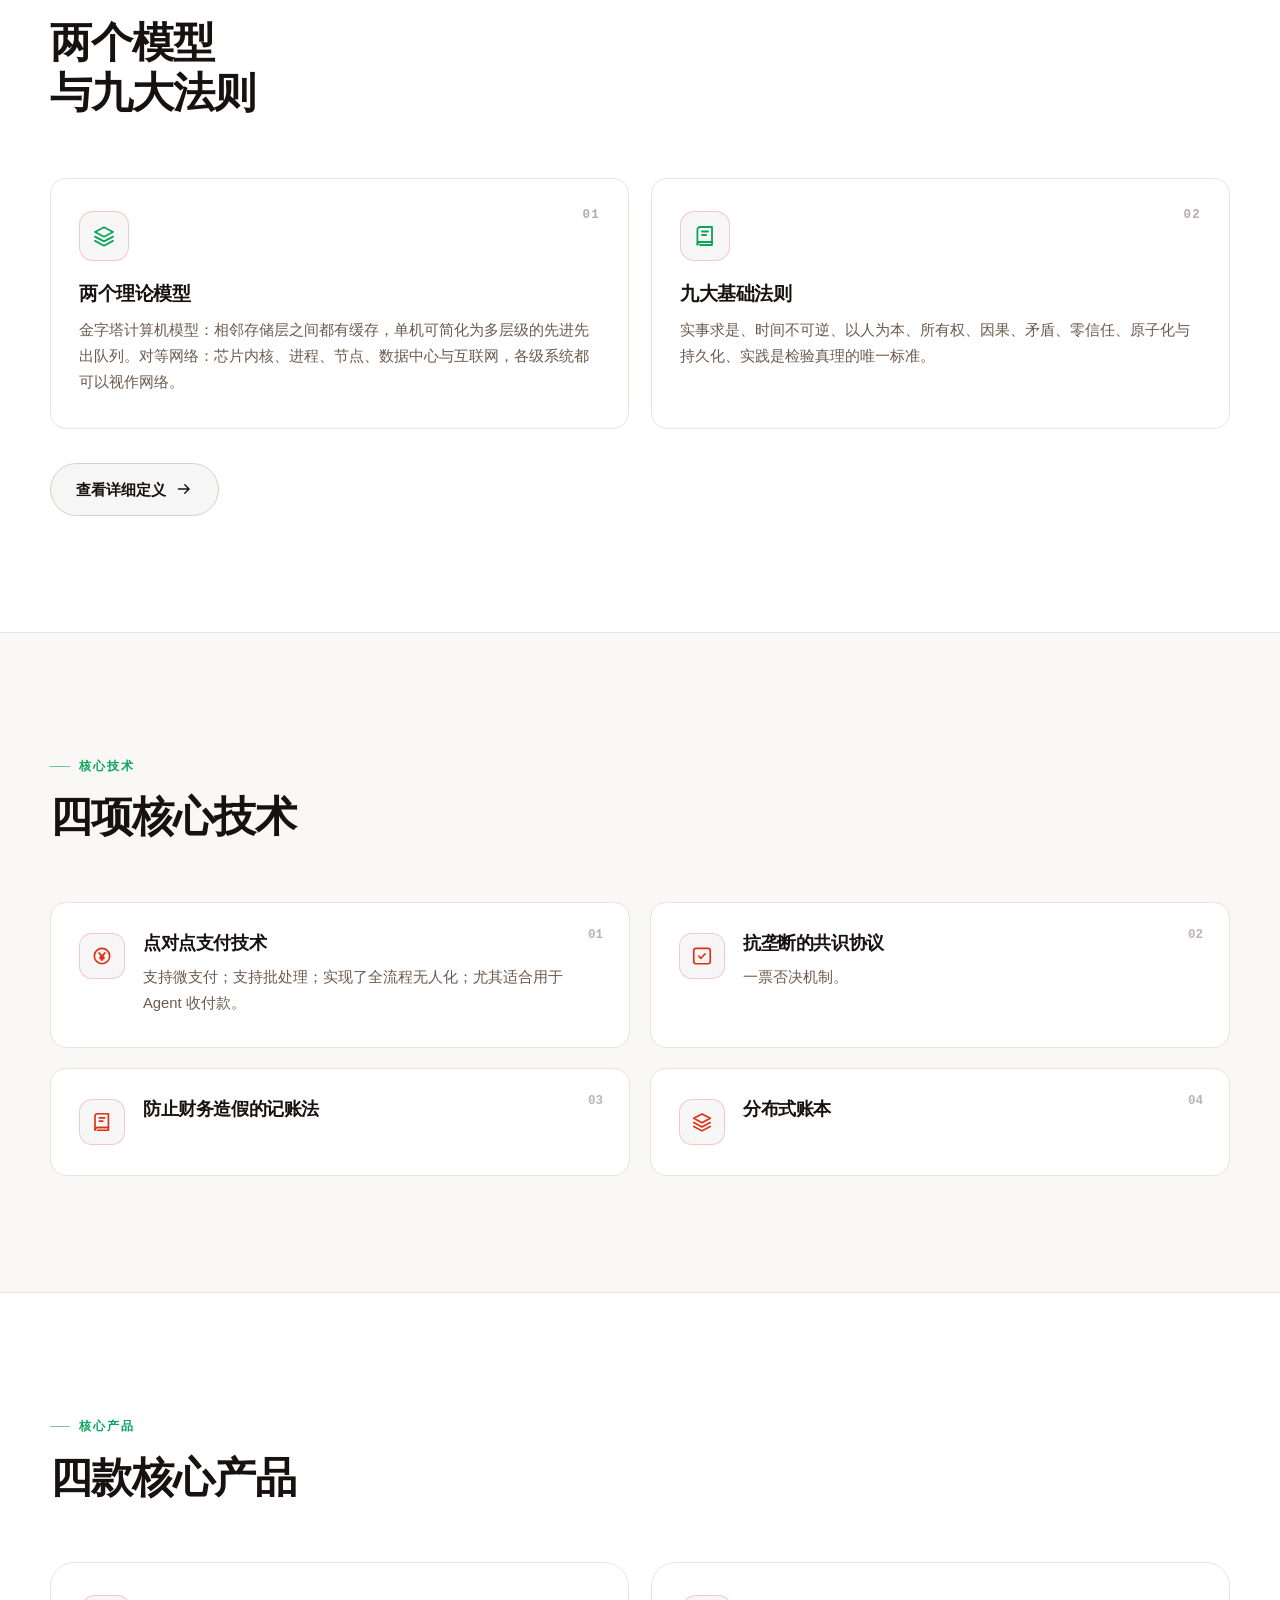
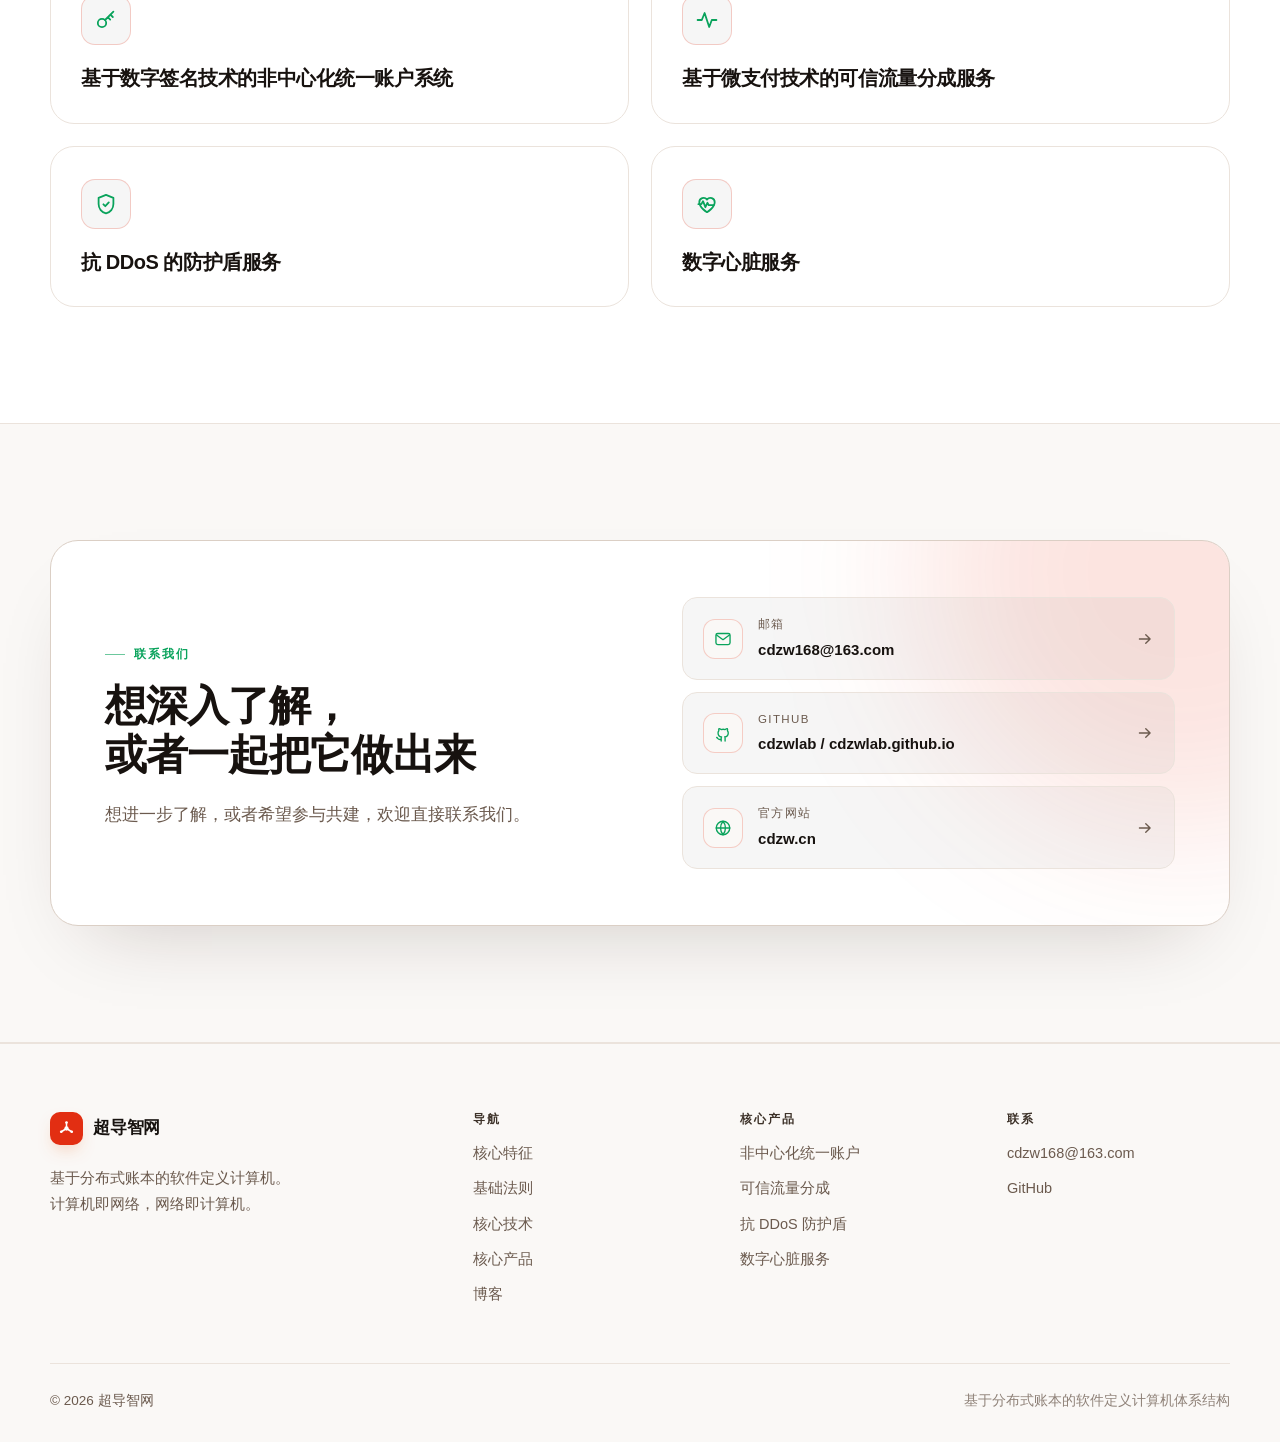
==== commit 8e06813d: "统一站点域名为 cdzw.cn 并将 GitHub 链接更新为 cdzwlab canonical、og:url 及官网/GitHub 卡片均从 cdzwai.com / cdzwai 改为 cdzw" ====
--- a/index.html
+++ b/index.html
@@ -8,13 +8,13 @@
 <meta name="theme-color" content="#05080f" media="(prefers-color-scheme: dark)">
 <meta name="theme-color" content="#ffffff" media="(prefers-color-scheme: light)">
 <meta name="color-scheme" content="dark light">
-<link rel="canonical" href="https://cdzwai.com/">
+<link rel="canonical" href="https://cdzw.cn/">
 
 <!-- 社交分享 -->
 <meta property="og:title" content="超导智网 — 基于分布式账本的软件定义计算机">
 <meta property="og:description" content="基于分布式账本的软件定义计算机体系结构的第一个具体实现。计算机即网络，网络即计算机。">
 <meta property="og:type" content="website">
-<meta property="og:url" content="https://cdzwai.com/">
+<meta property="og:url" content="https://cdzw.cn/">
 <meta name="twitter:card" content="summary">
 
 <link rel="icon" href="data:image/svg+xml,<svg xmlns='http://www.w3.org/2000/svg' viewBox='0 0 32 32'><rect width='32' height='32' rx='8' fill='%2305080f'/><path d='M16 16V7M16 16l8 5M16 16l-8 5' stroke='%23ea580c' stroke-width='1.6'/><circle cx='16' cy='16' r='3.4' fill='%2300ff9d'/><circle cx='16' cy='7' r='2.1' fill='%23ea580c'/><circle cx='24' cy='21' r='2.1' fill='%23ea580c'/><circle cx='8' cy='21' r='2.1' fill='%23ea580c'/></svg>">
@@ -437,20 +437,20 @@
             <svg class="ico contact-card__go" aria-hidden="true"><use href="#i-arrow"/></svg>
           </a>
 
-          <a class="contact-card" href="https://github.com/cdzwai/cdzwai.github.io" target="_blank" rel="noopener noreferrer">
+          <a class="contact-card" href="https://github.com/cdzwlab/cdzwlab.github.io" target="_blank" rel="noopener noreferrer">
             <span class="contact-card__icon"><svg class="ico" aria-hidden="true"><use href="#i-github"/></svg></span>
             <span class="contact-card__meta">
               <em>GitHub</em>
-              <strong>cdzwai / cdzwai.github.io</strong>
+              <strong>cdzwlab / cdzwlab.github.io</strong>
             </span>
             <svg class="ico contact-card__go" aria-hidden="true"><use href="#i-arrow"/></svg>
           </a>
 
-          <a class="contact-card" href="https://cdzwai.com/" target="_blank" rel="noopener noreferrer">
+          <a class="contact-card" href="https://cdzw.cn/" target="_blank" rel="noopener noreferrer">
             <span class="contact-card__icon"><svg class="ico" aria-hidden="true"><use href="#i-globe"/></svg></span>
             <span class="contact-card__meta">
               <em>官方网站</em>
-              <strong>cdzwai.com</strong>
+              <strong>cdzw.cn</strong>
             </span>
             <svg class="ico contact-card__go" aria-hidden="true"><use href="#i-arrow"/></svg>
           </a>
@@ -500,7 +500,7 @@
       <div class="footer__col">
         <h4>联系</h4>
         <a href="mailto:cdzw168@163.com">cdzw168@163.com</a>
-        <a href="https://github.com/cdzwai/cdzwai.github.io" target="_blank" rel="noopener noreferrer">GitHub</a>
+        <a href="https://github.com/cdzwlab/cdzwlab.github.io" target="_blank" rel="noopener noreferrer">GitHub</a>
 
       </div>
     </div>
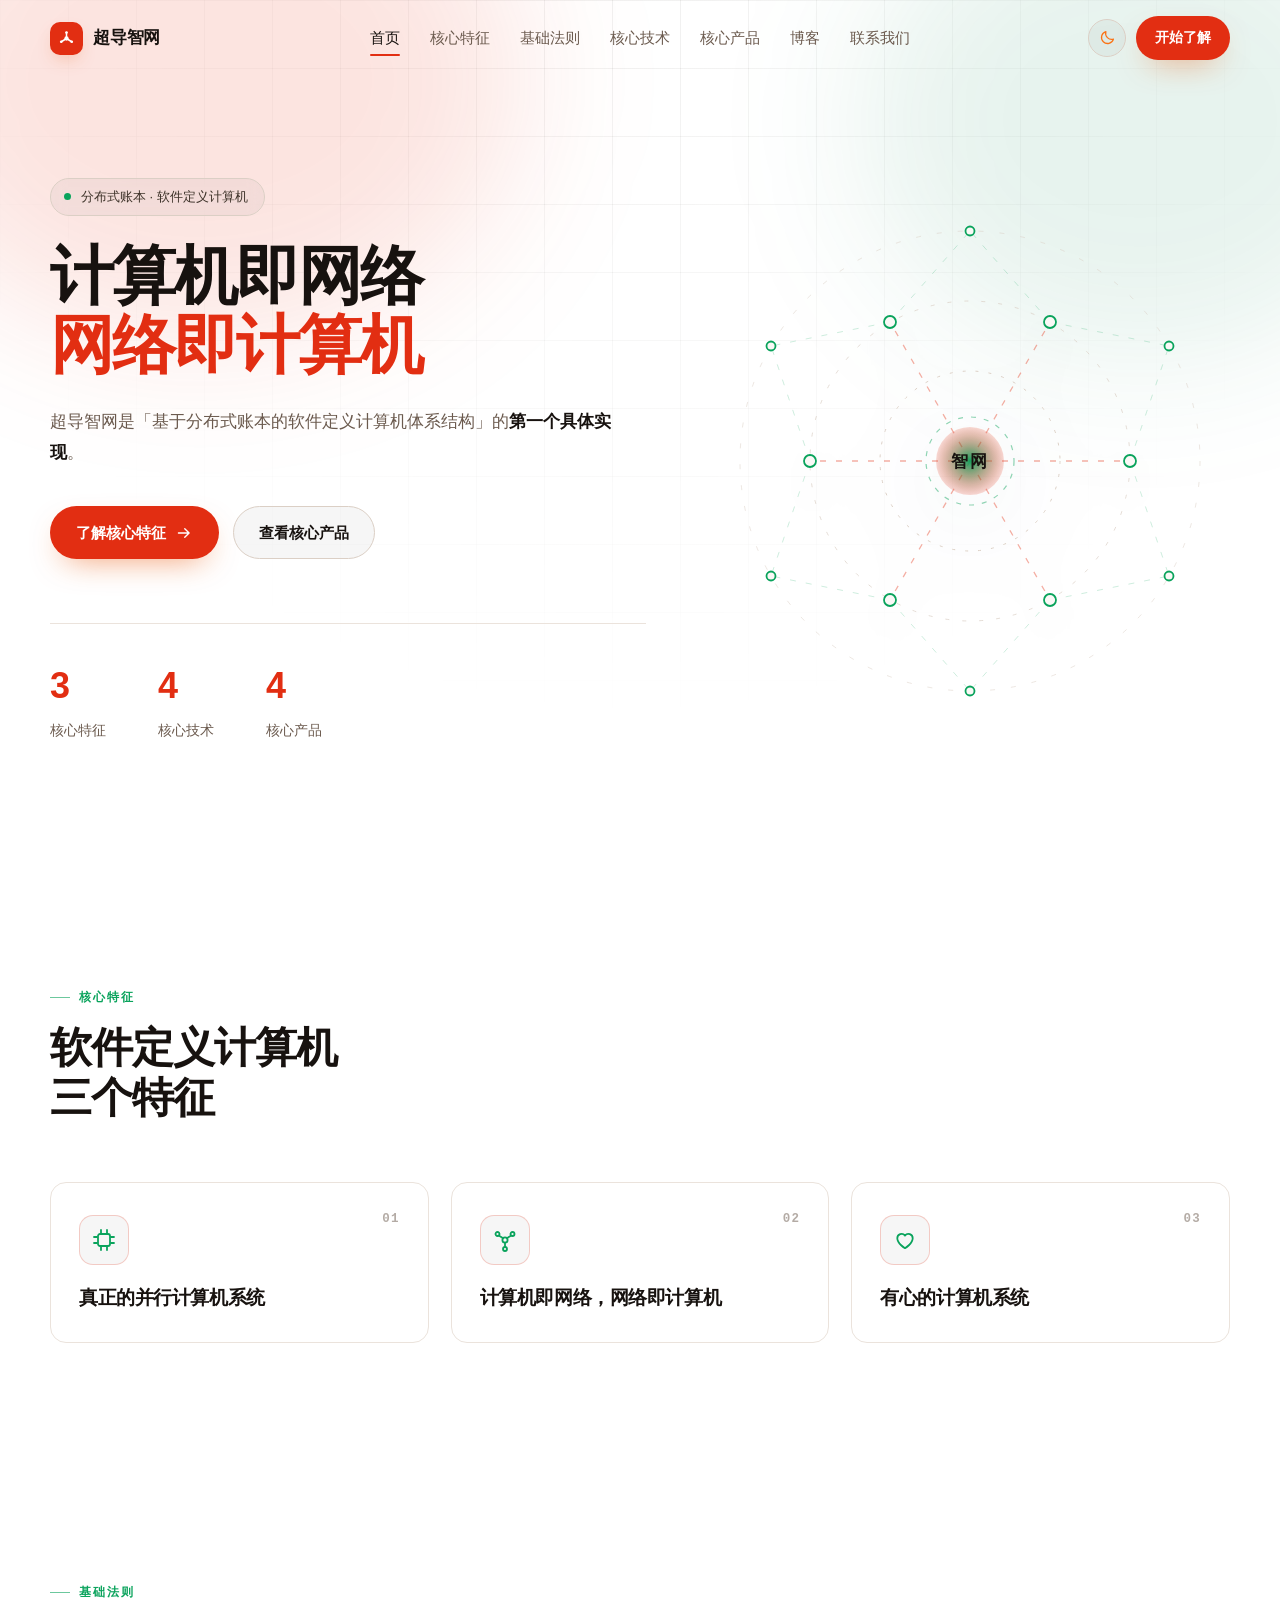
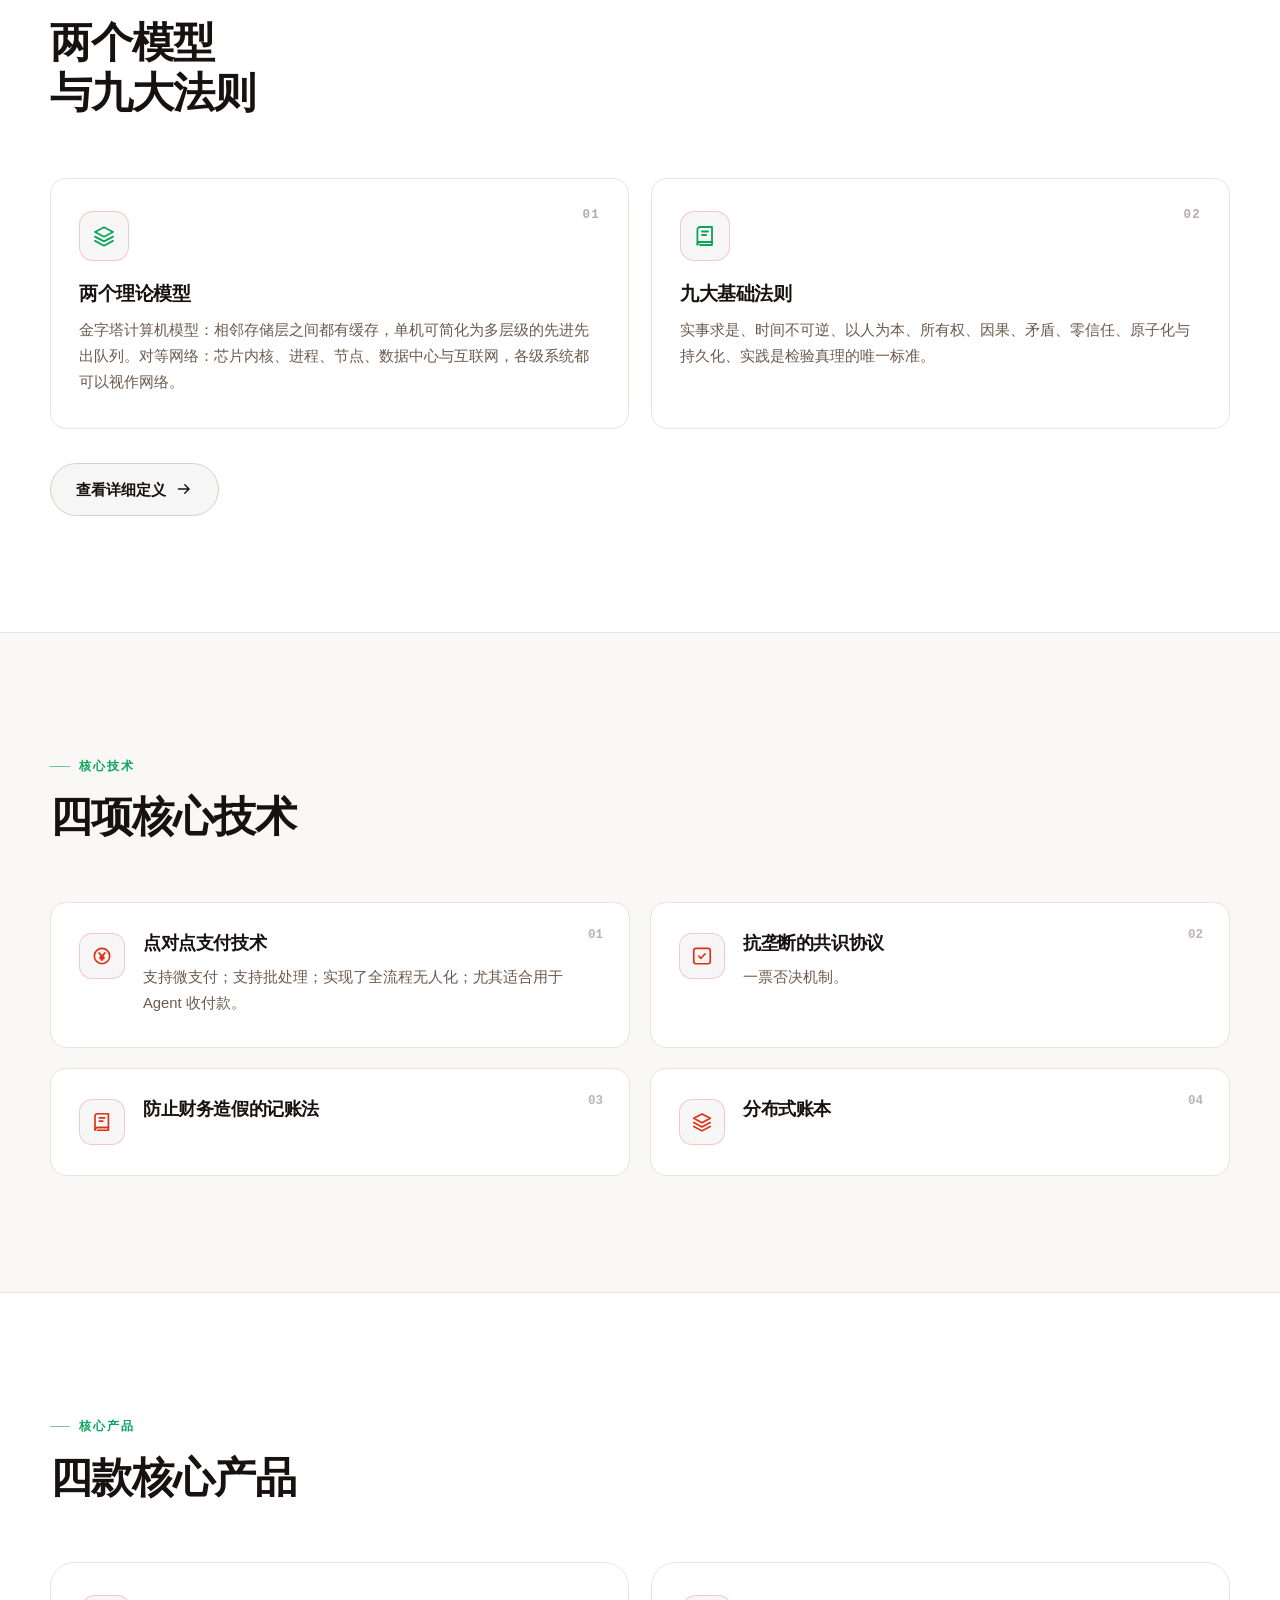
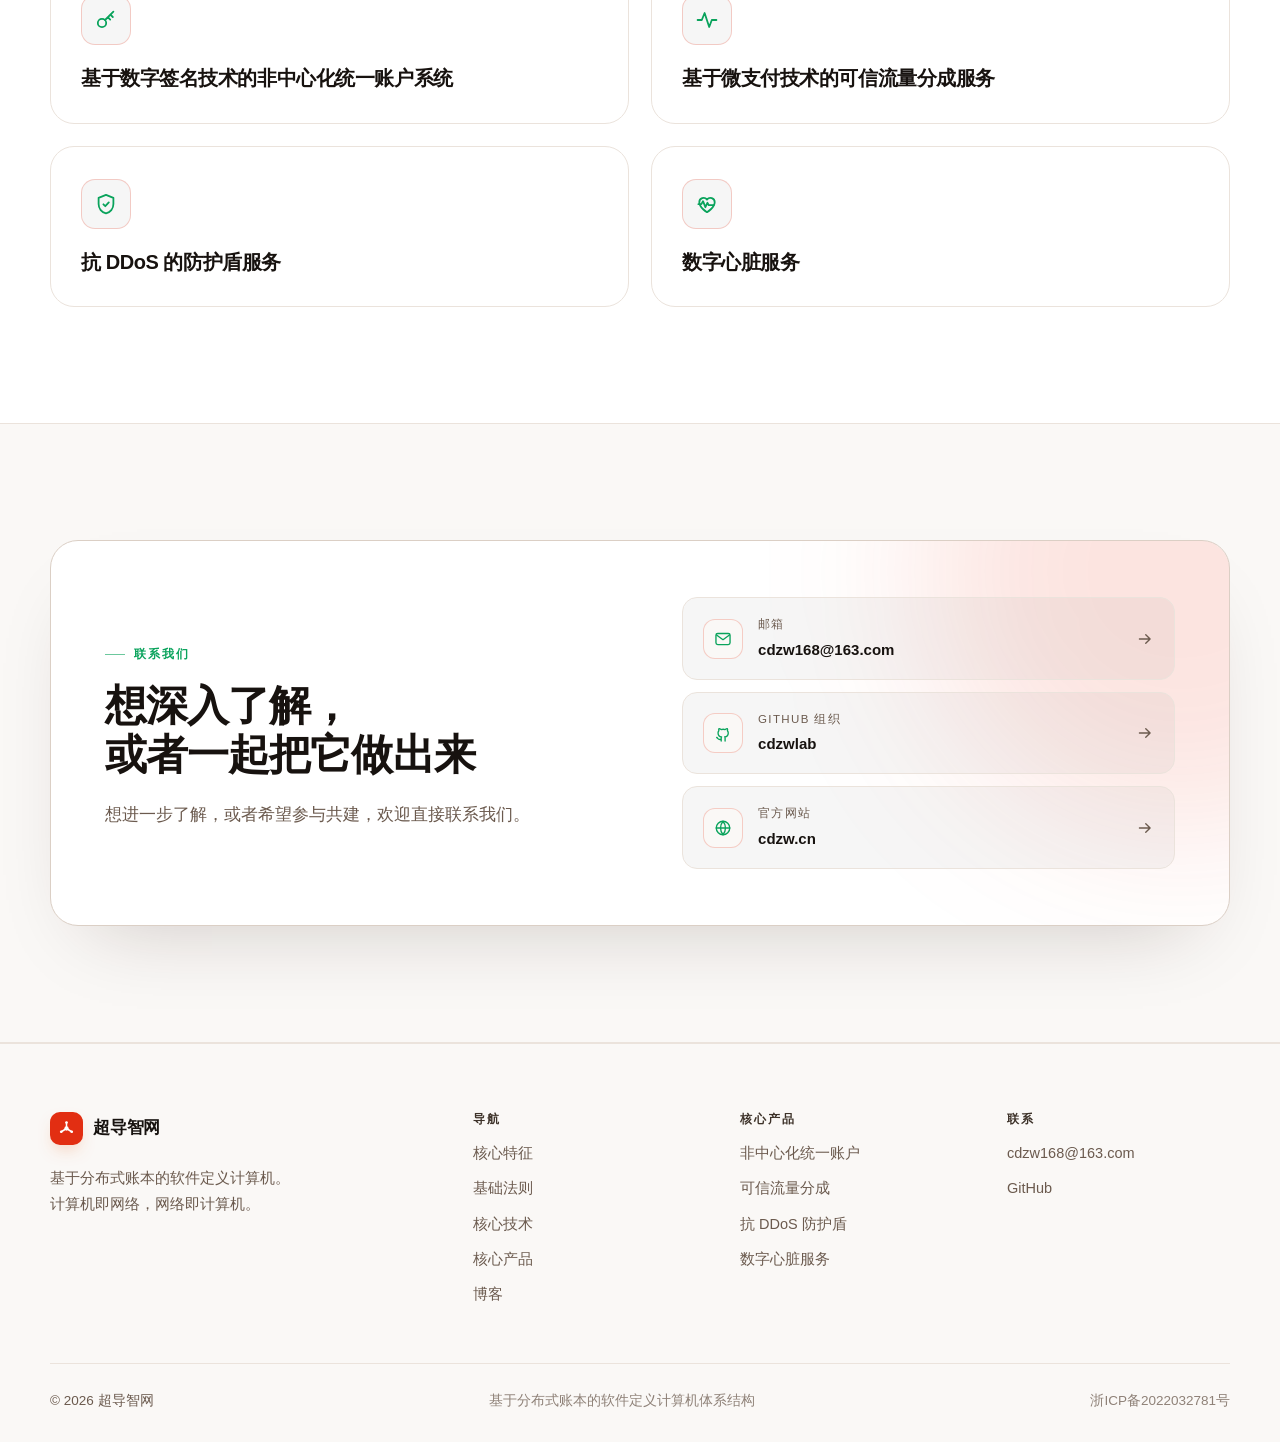
==== commit ea434a0a: "页脚添加 ICP 备案号，GitHub 卡片改为组织链接 index/blog/post 页脚与 404 页底部展示 浙ICP备2022032781号（链接工信部备案系统）；联系卡片指向 github" ====
--- a/index.html
+++ b/index.html
@@ -437,11 +437,11 @@
             <svg class="ico contact-card__go" aria-hidden="true"><use href="#i-arrow"/></svg>
           </a>
 
-          <a class="contact-card" href="https://github.com/cdzwlab/cdzwlab.github.io" target="_blank" rel="noopener noreferrer">
+          <a class="contact-card" href="https://github.com/cdzwlab" target="_blank" rel="noopener noreferrer">
             <span class="contact-card__icon"><svg class="ico" aria-hidden="true"><use href="#i-github"/></svg></span>
             <span class="contact-card__meta">
-              <em>GitHub</em>
-              <strong>cdzwlab / cdzwlab.github.io</strong>
+              <em>GitHub 组织</em>
+              <strong>cdzwlab</strong>
             </span>
             <svg class="ico contact-card__go" aria-hidden="true"><use href="#i-arrow"/></svg>
           </a>
@@ -508,6 +508,7 @@
     <div class="footer__bottom">
       <p>© <span id="year">2026</span> 超导智网</p>
       <p class="footer__meta">基于分布式账本的软件定义计算机体系结构</p>
+      <p class="footer__icp"><a href="https://beian.miit.gov.cn/" target="_blank" rel="noopener noreferrer">浙ICP备2022032781号</a></p>
     </div>
   </div>
 </footer>
--- a/style.css
+++ b/style.css
@@ -972,6 +972,13 @@
   color: var(--muted);
 }
 .footer__meta { opacity: .75; }
+.footer__icp { opacity: .75; }
+.footer__icp a {
+  color: inherit;
+  text-decoration: none;
+  transition: color .2s ease, opacity .2s ease;
+}
+.footer__icp a:hover { color: var(--accent-2); opacity: 1; }
 
 /* ===================================================
    回到顶部
@@ -1169,6 +1176,13 @@
   justify-content: center;
   margin-top: 38px;
 }
+.e404__icp {
+  margin-top: 30px;
+  font-size: 12.5px;
+  color: var(--muted);
+}
+.e404__icp a { color: inherit; text-decoration: none; }
+.e404__icp a:hover { color: var(--accent-2); }
 
 /* ===================================================
    博客：列表页
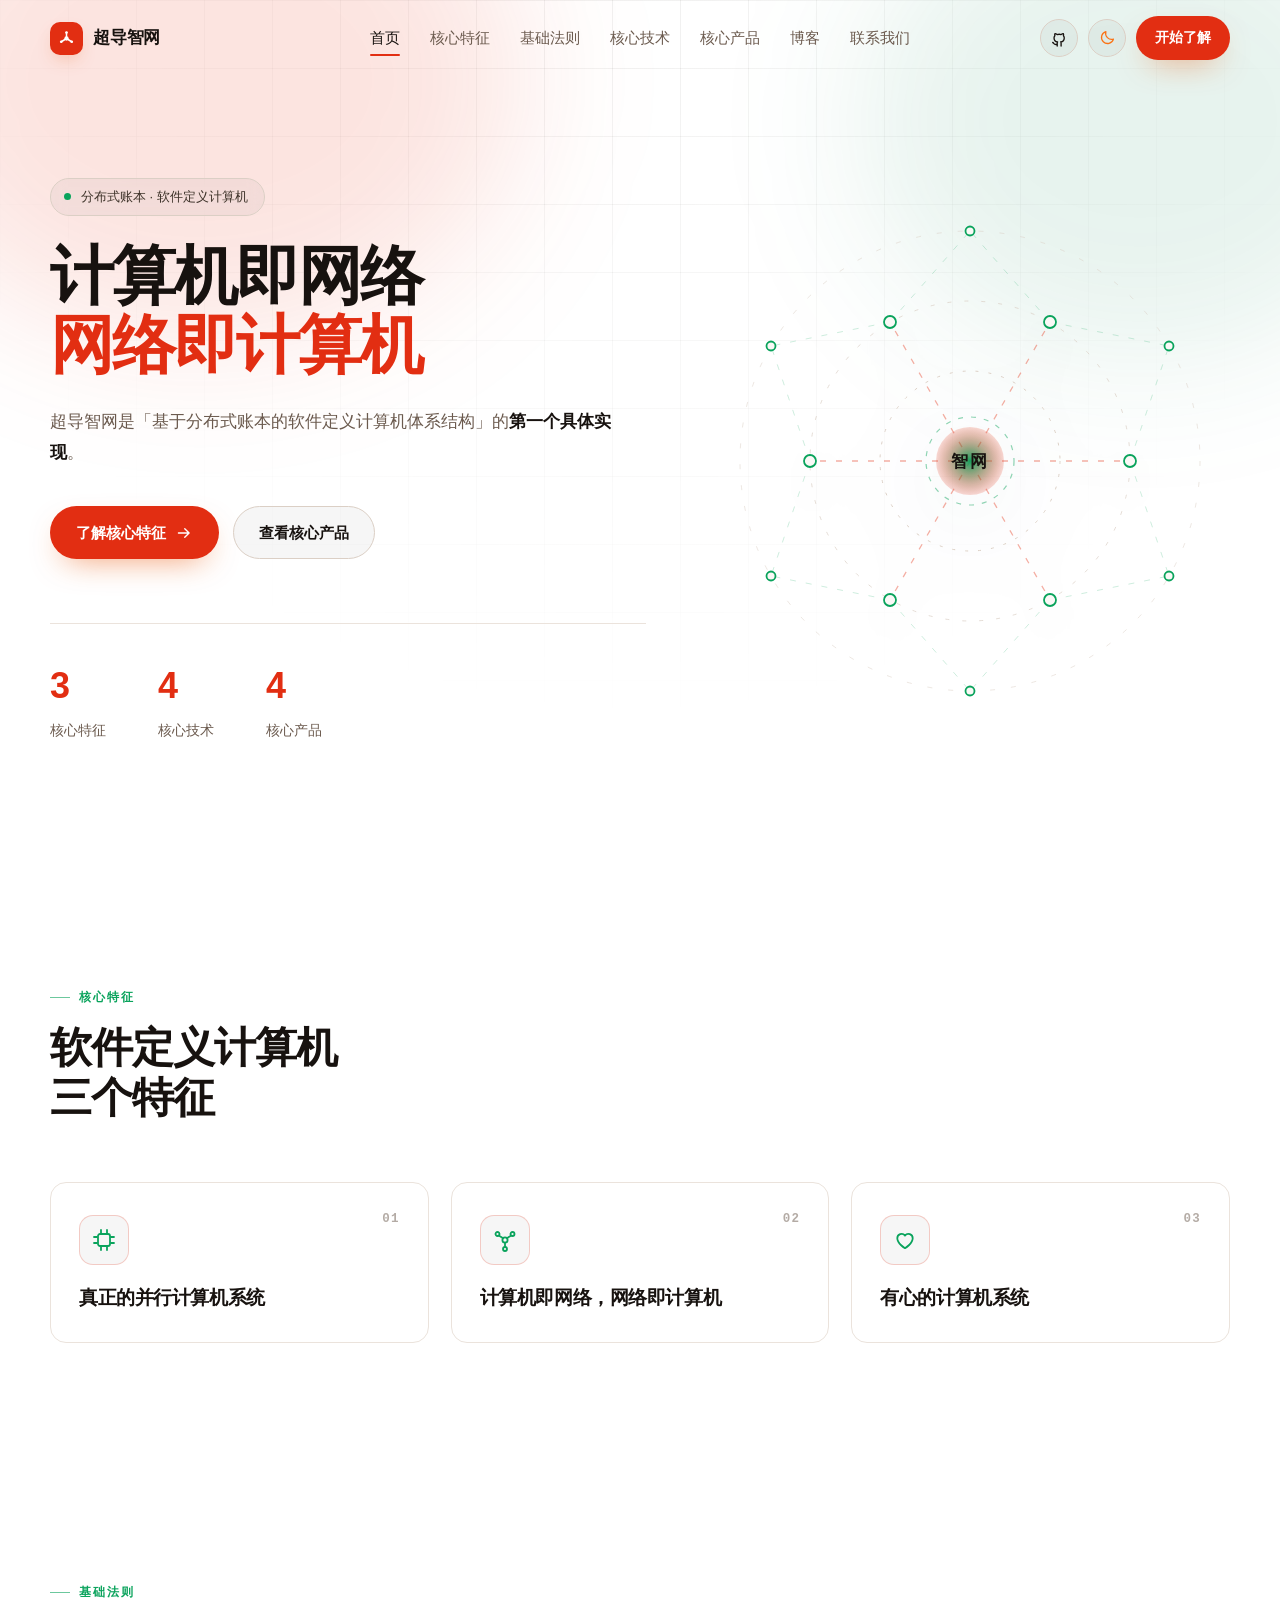
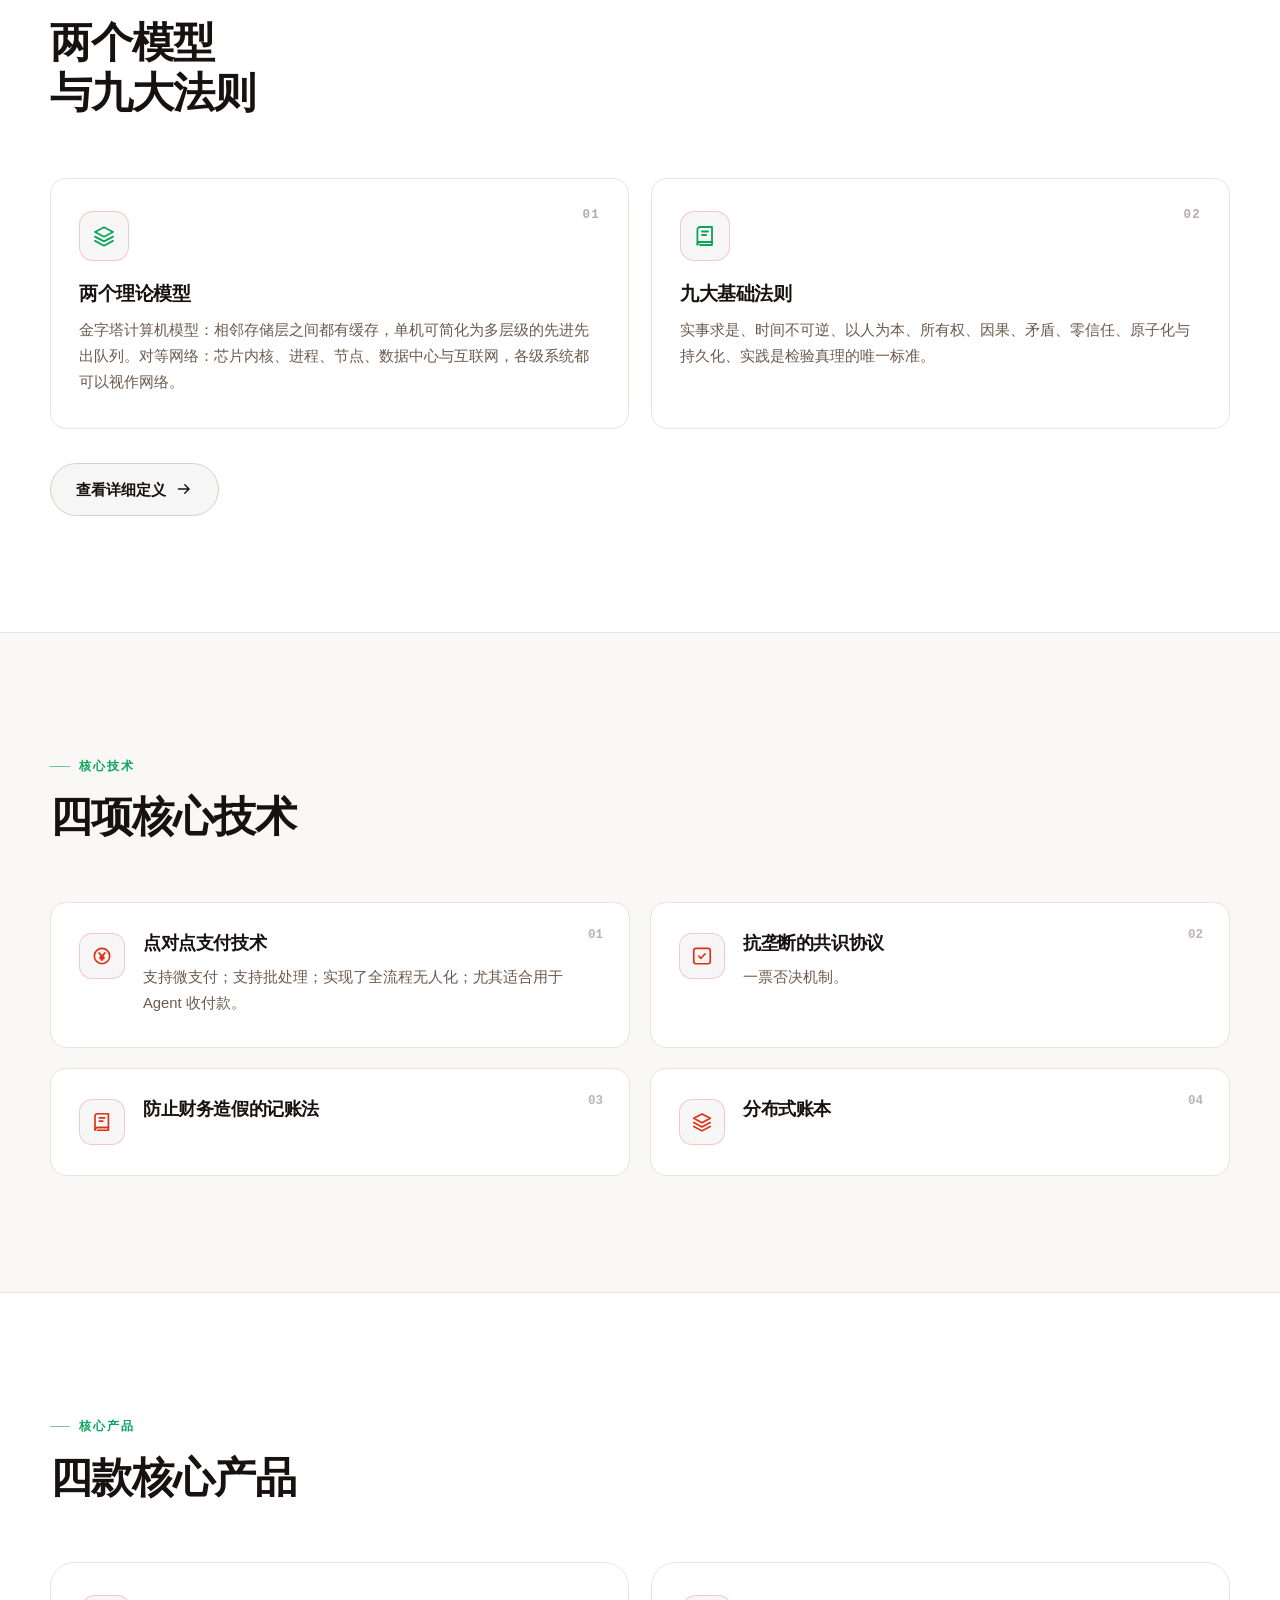
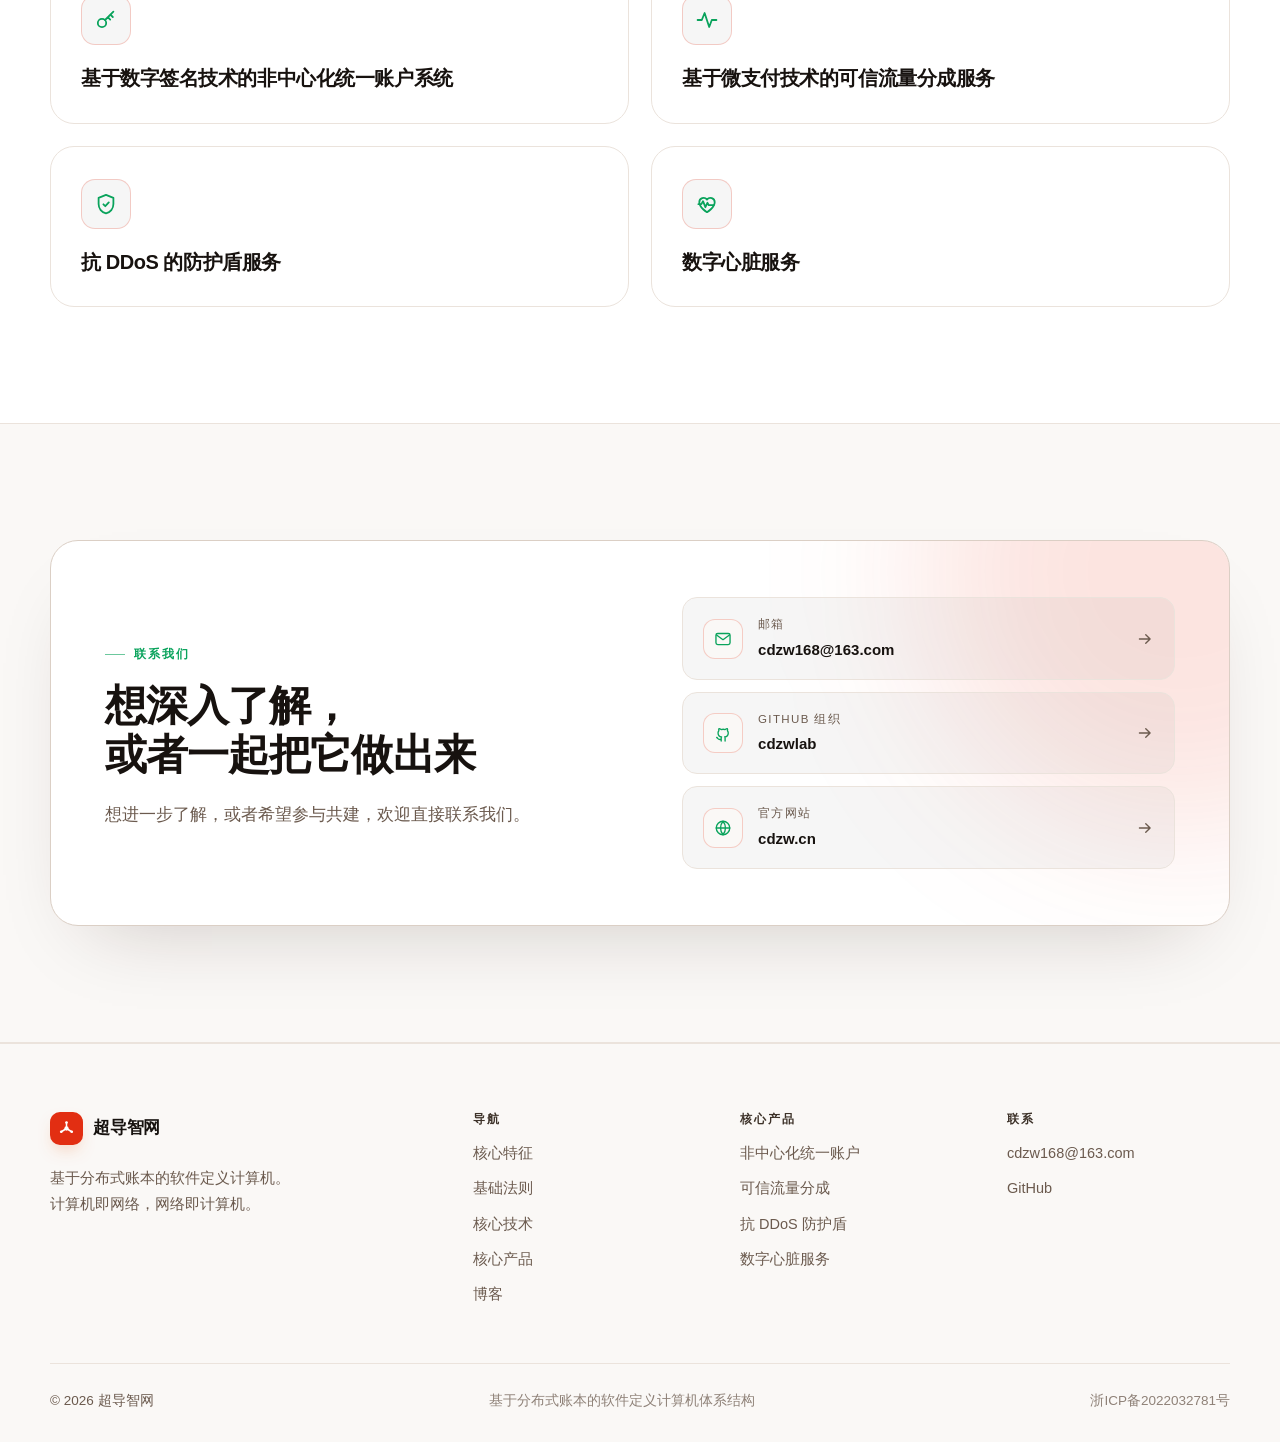
==== commit 588f3612: "顶部导航新增 GitHub 图标，链接组织仓库，放在主题切换按钮左侧" ====
--- a/index.html
+++ b/index.html
@@ -144,6 +144,10 @@
     </nav>
 
     <div class="nav__actions">
+      <a class="nav__gh" href="https://github.com/cdzwlab/cdzwlab.github.io" target="_blank" rel="noopener noreferrer" aria-label="GitHub 仓库" title="GitHub 仓库">
+        <svg class="ico" aria-hidden="true"><use href="#i-github"/></svg>
+      </a>
+
       <button class="theme-toggle" id="themeToggle" type="button" aria-label="切换深色 / 浅色主题">
         <svg class="ico theme-toggle__sun" aria-hidden="true"><use href="#i-sun"/></svg>
         <svg class="ico theme-toggle__moon" aria-hidden="true"><use href="#i-moon"/></svg>
--- a/style.css
+++ b/style.css
@@ -405,6 +405,24 @@
   transition: background .2s ease, border-color .2s ease, transform .2s var(--ease);
 }
 .theme-toggle:hover {
+  background: var(--surface-hi);
+  border-color: var(--accent);
+  transform: translateY(-1px);
+}
+.nav__gh {
+  width: 38px;
+  height: 38px;
+  flex: none;
+  display: grid;
+  place-items: center;
+  border: 1px solid var(--border-strong);
+  border-radius: 50%;
+  background: var(--surface);
+  color: var(--text);
+  text-decoration: none;
+  transition: background .2s ease, border-color .2s ease, transform .2s var(--ease);
+}
+.nav__gh:hover {
   background: var(--surface-hi);
   border-color: var(--accent);
   transform: translateY(-1px);
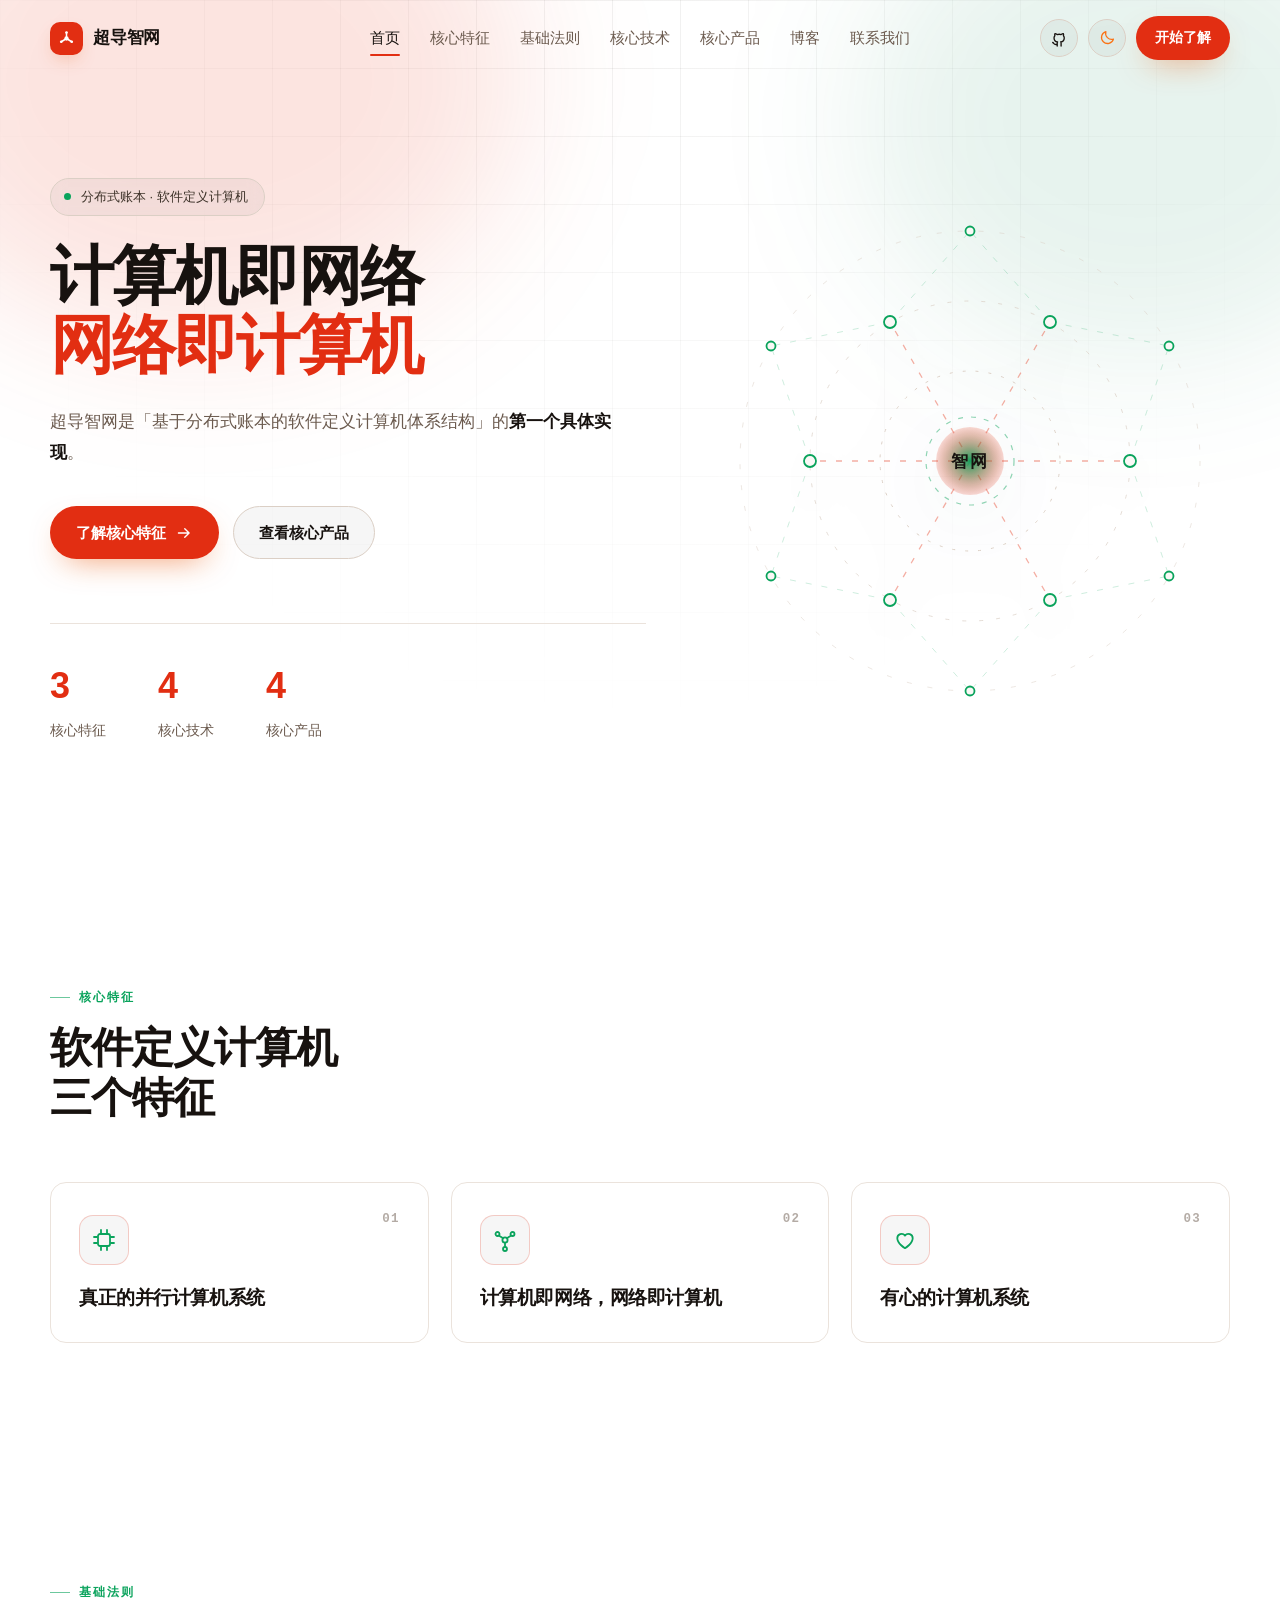
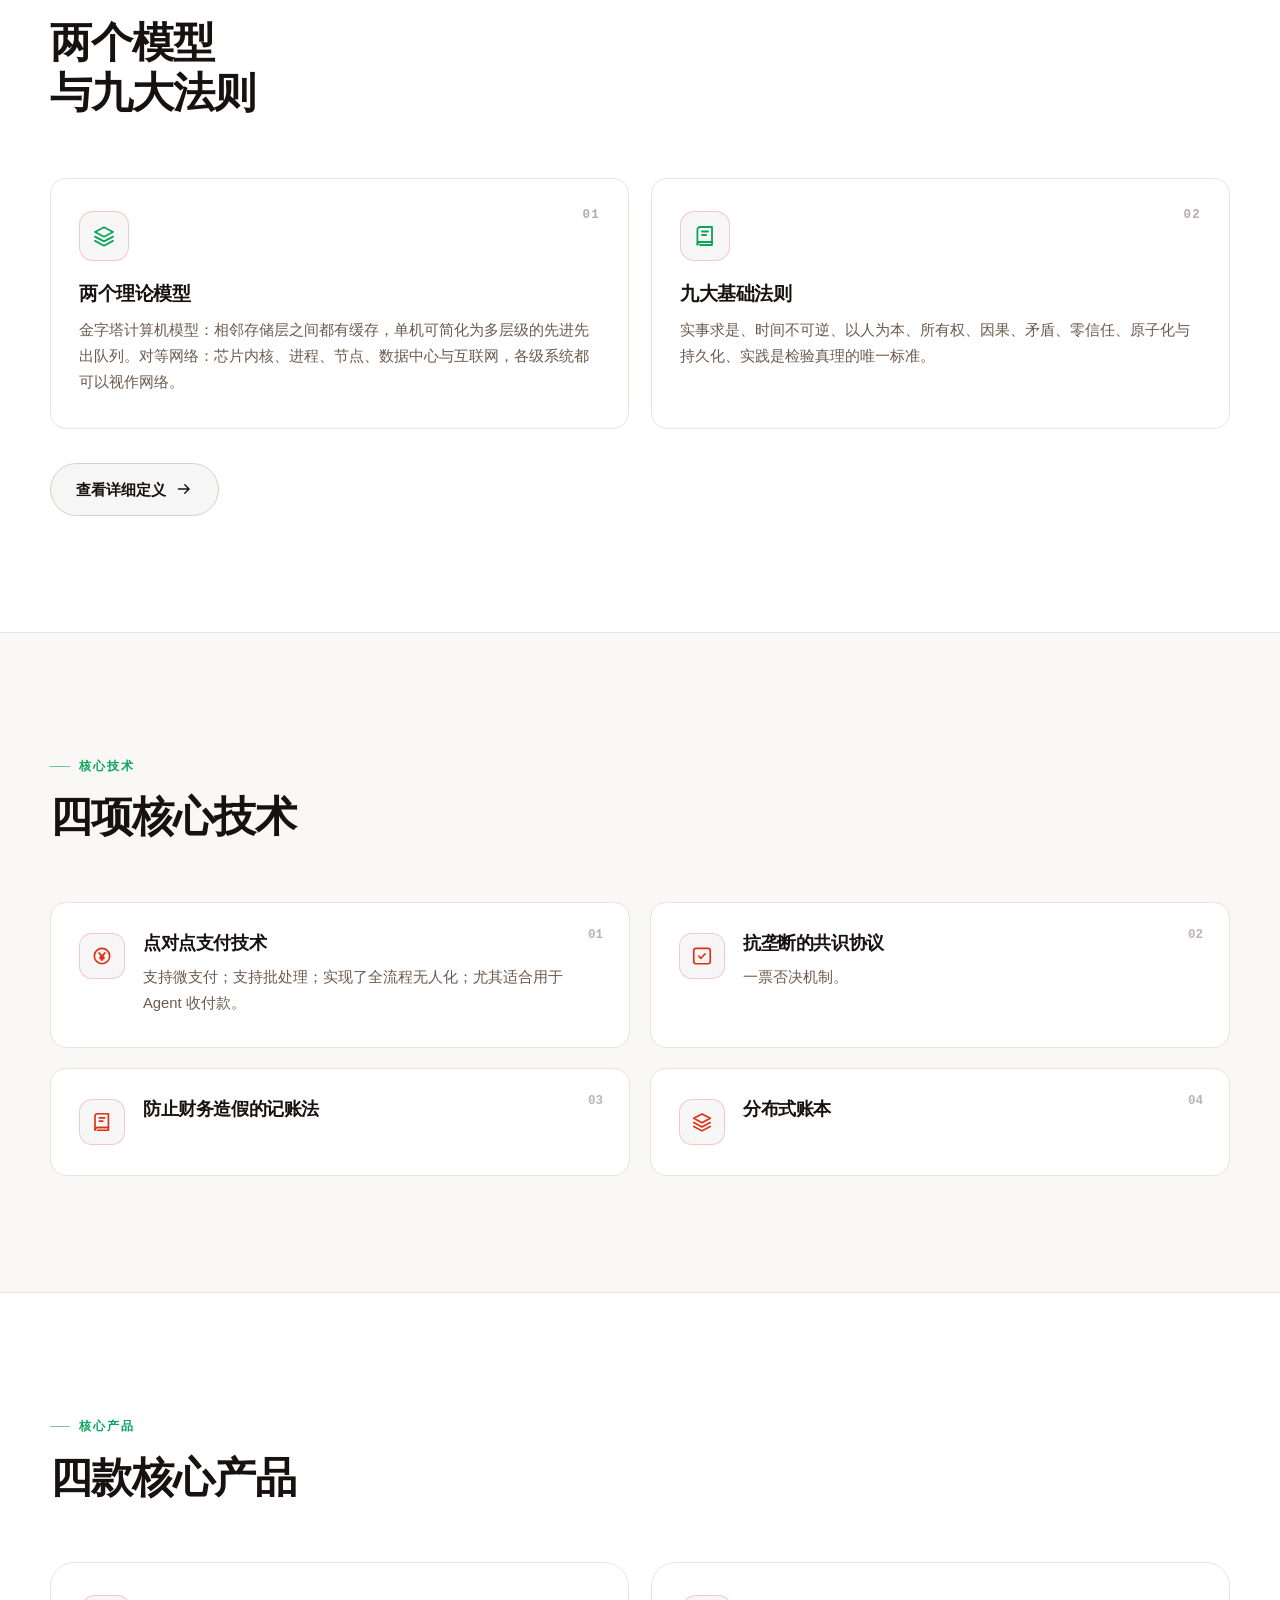
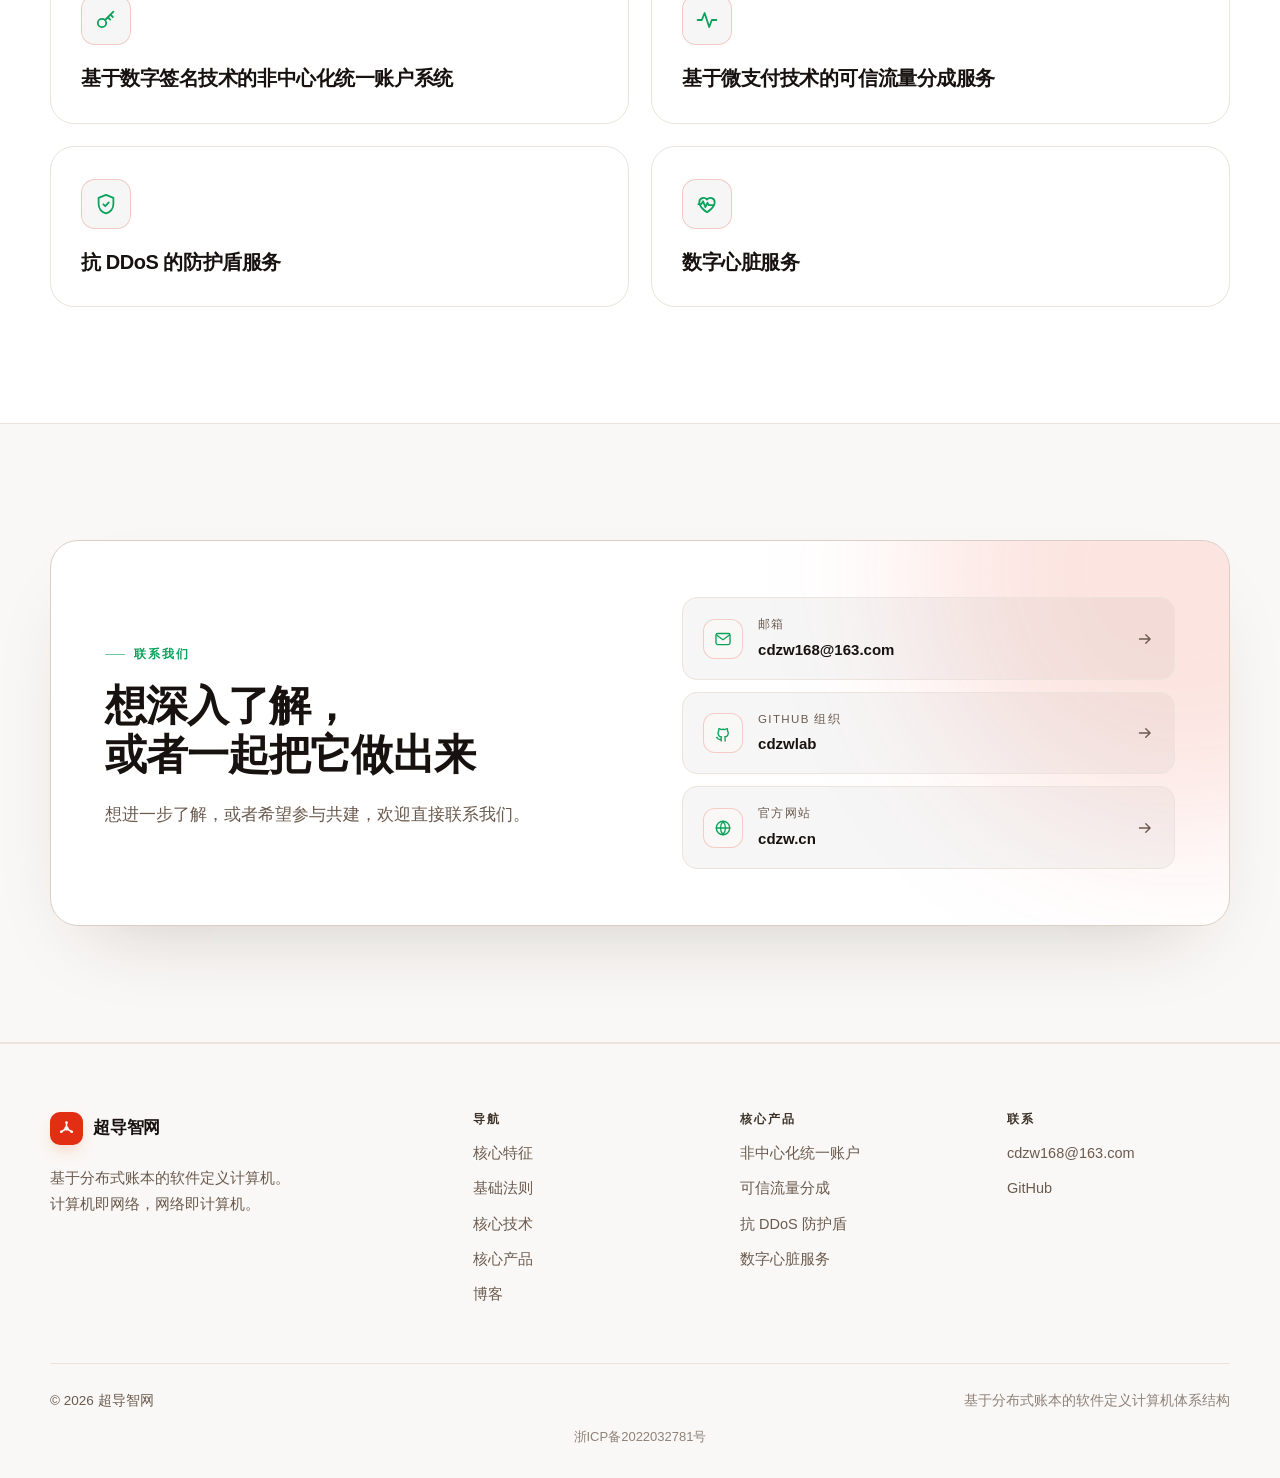
==== commit 8980545b: "备案号改为页脚底部居中单独一行显示" ====
--- a/index.html
+++ b/index.html
@@ -512,8 +512,8 @@
     <div class="footer__bottom">
       <p>© <span id="year">2026</span> 超导智网</p>
       <p class="footer__meta">基于分布式账本的软件定义计算机体系结构</p>
-      <p class="footer__icp"><a href="https://beian.miit.gov.cn/" target="_blank" rel="noopener noreferrer">浙ICP备2022032781号</a></p>
-    </div>
+    </div>
+    <p class="footer__icp"><a href="https://beian.miit.gov.cn/" target="_blank" rel="noopener noreferrer">浙ICP备2022032781号</a></p>
   </div>
 </footer>
 
--- a/style.css
+++ b/style.css
@@ -990,7 +990,13 @@
   color: var(--muted);
 }
 .footer__meta { opacity: .75; }
-.footer__icp { opacity: .75; }
+.footer__icp {
+  margin: 14px 0 0;
+  text-align: center;
+  font-size: 13px;
+  color: var(--muted);
+  opacity: .75;
+}
 .footer__icp a {
   color: inherit;
   text-decoration: none;
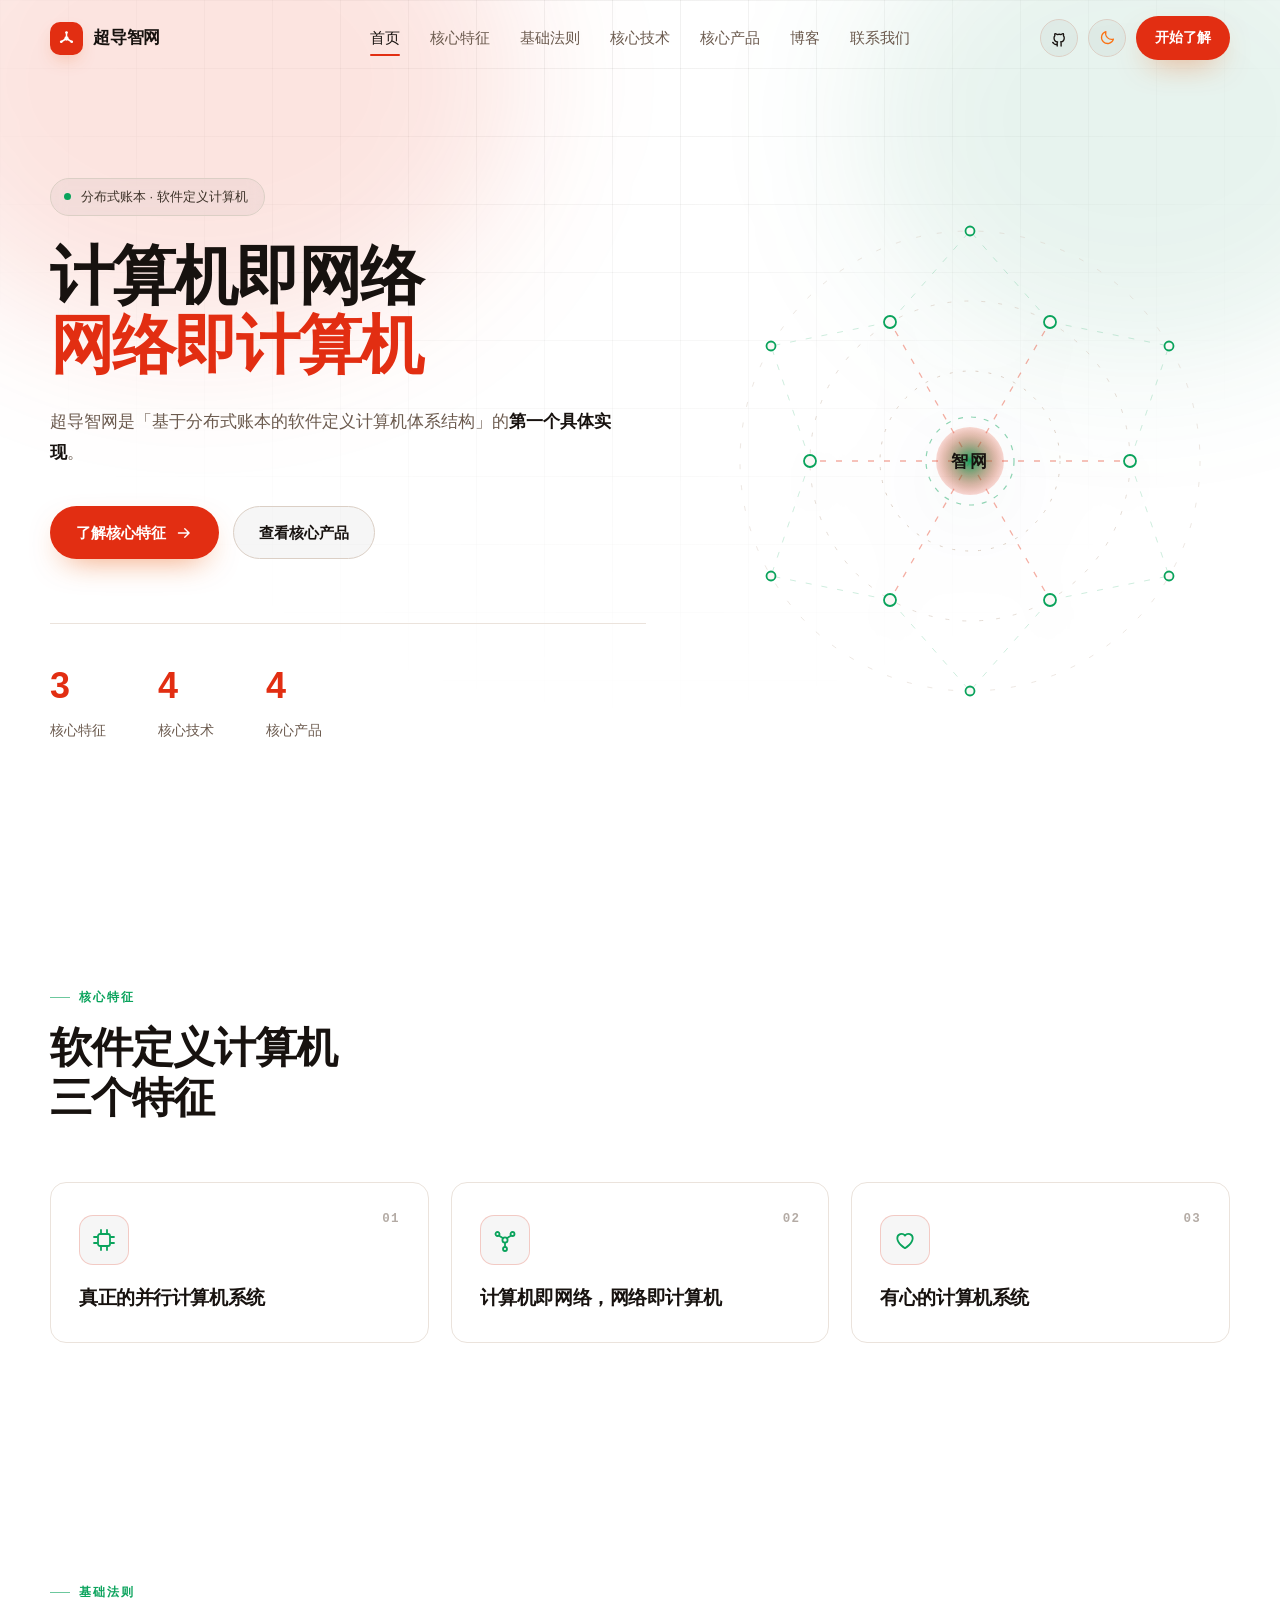
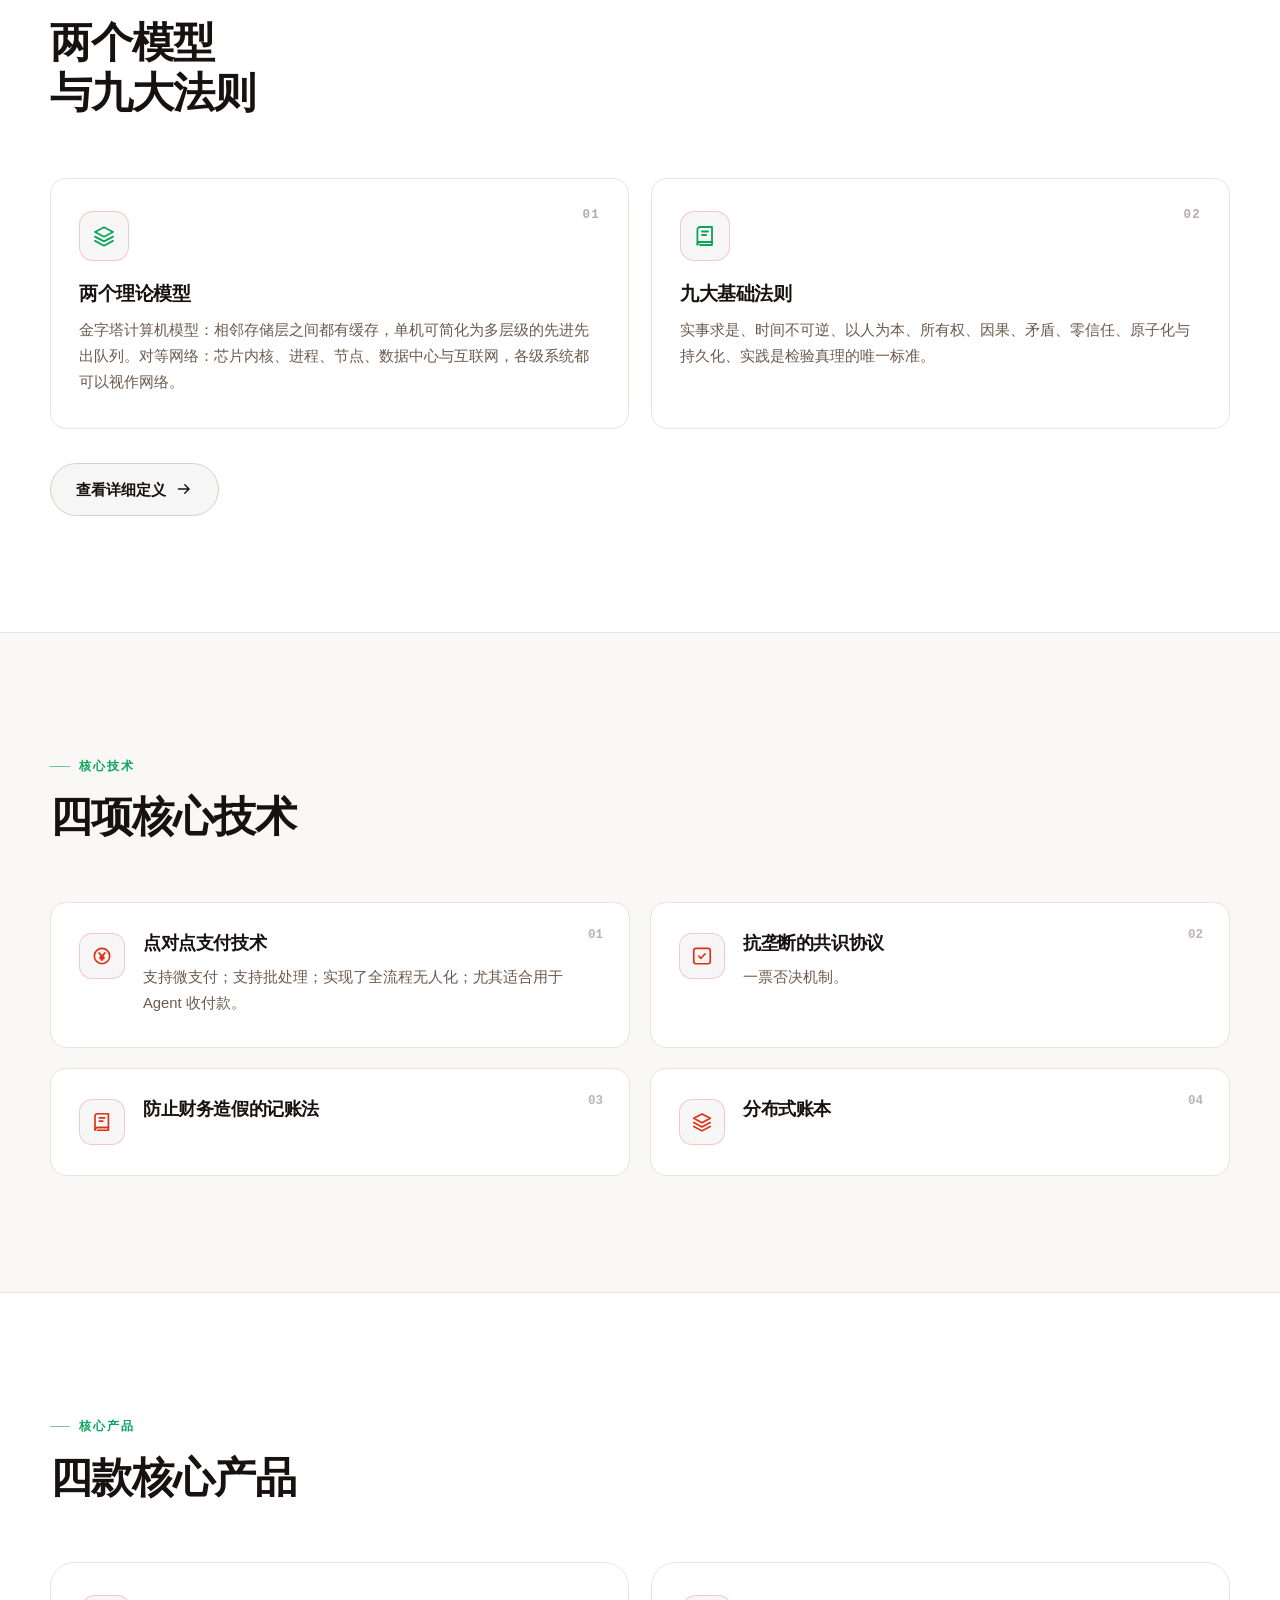
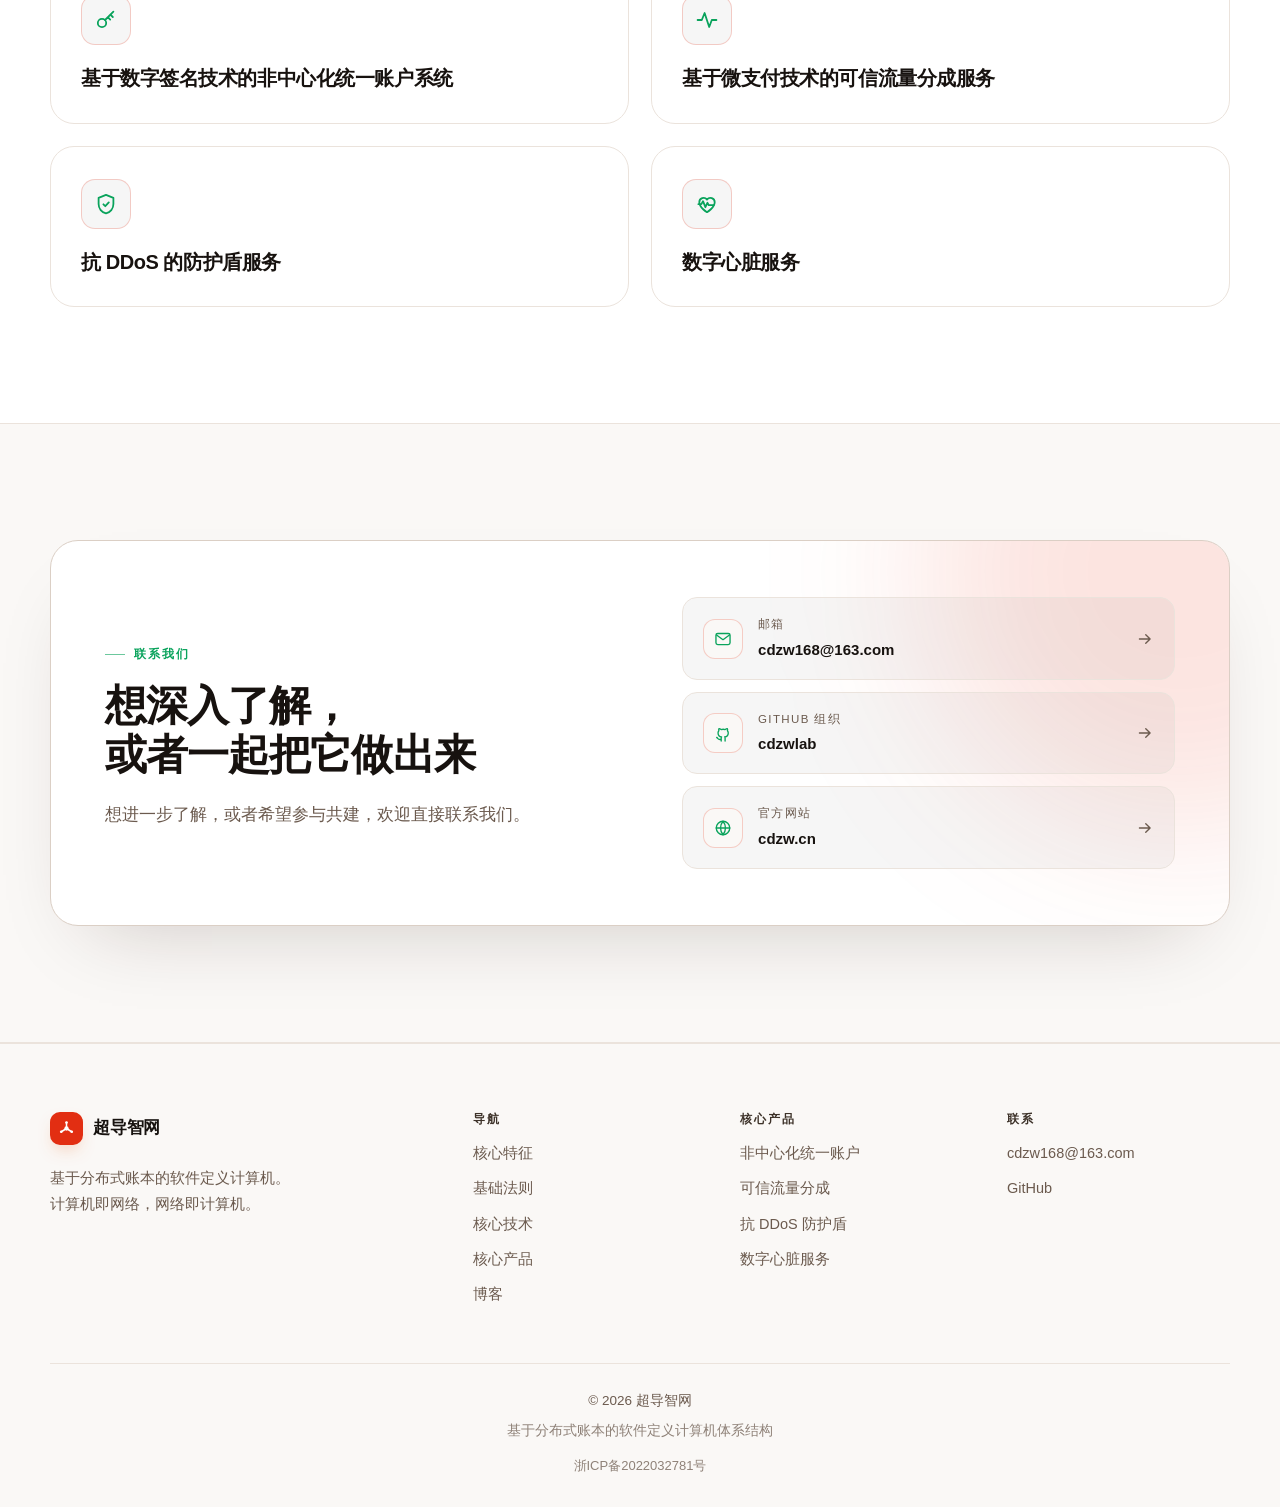
==== commit 8d125a86: "页脚底部整体居中（版权、站点说明、备案号），样式表加版本号避免缓存" ====
--- a/index.html
+++ b/index.html
@@ -34,7 +34,7 @@
 })();
 </script>
 
-<link rel="stylesheet" href="style.css">
+<link rel="stylesheet" href="style.css?v=20261118c">
 </head>
 <body>
 
--- a/style.css
+++ b/style.css
@@ -980,9 +980,10 @@
 
 .footer__bottom {
   display: flex;
-  flex-wrap: wrap;
-  justify-content: space-between;
-  gap: 14px;
+  flex-direction: column;
+  align-items: center;
+  text-align: center;
+  gap: 8px;
   margin-top: 56px;
   padding-top: 26px;
   border-top: 1px solid var(--border);
@@ -991,7 +992,8 @@
 }
 .footer__meta { opacity: .75; }
 .footer__icp {
-  margin: 14px 0 0;
+  width: max-content;
+  margin: 12px auto 0;
   text-align: center;
   font-size: 13px;
   color: var(--muted);
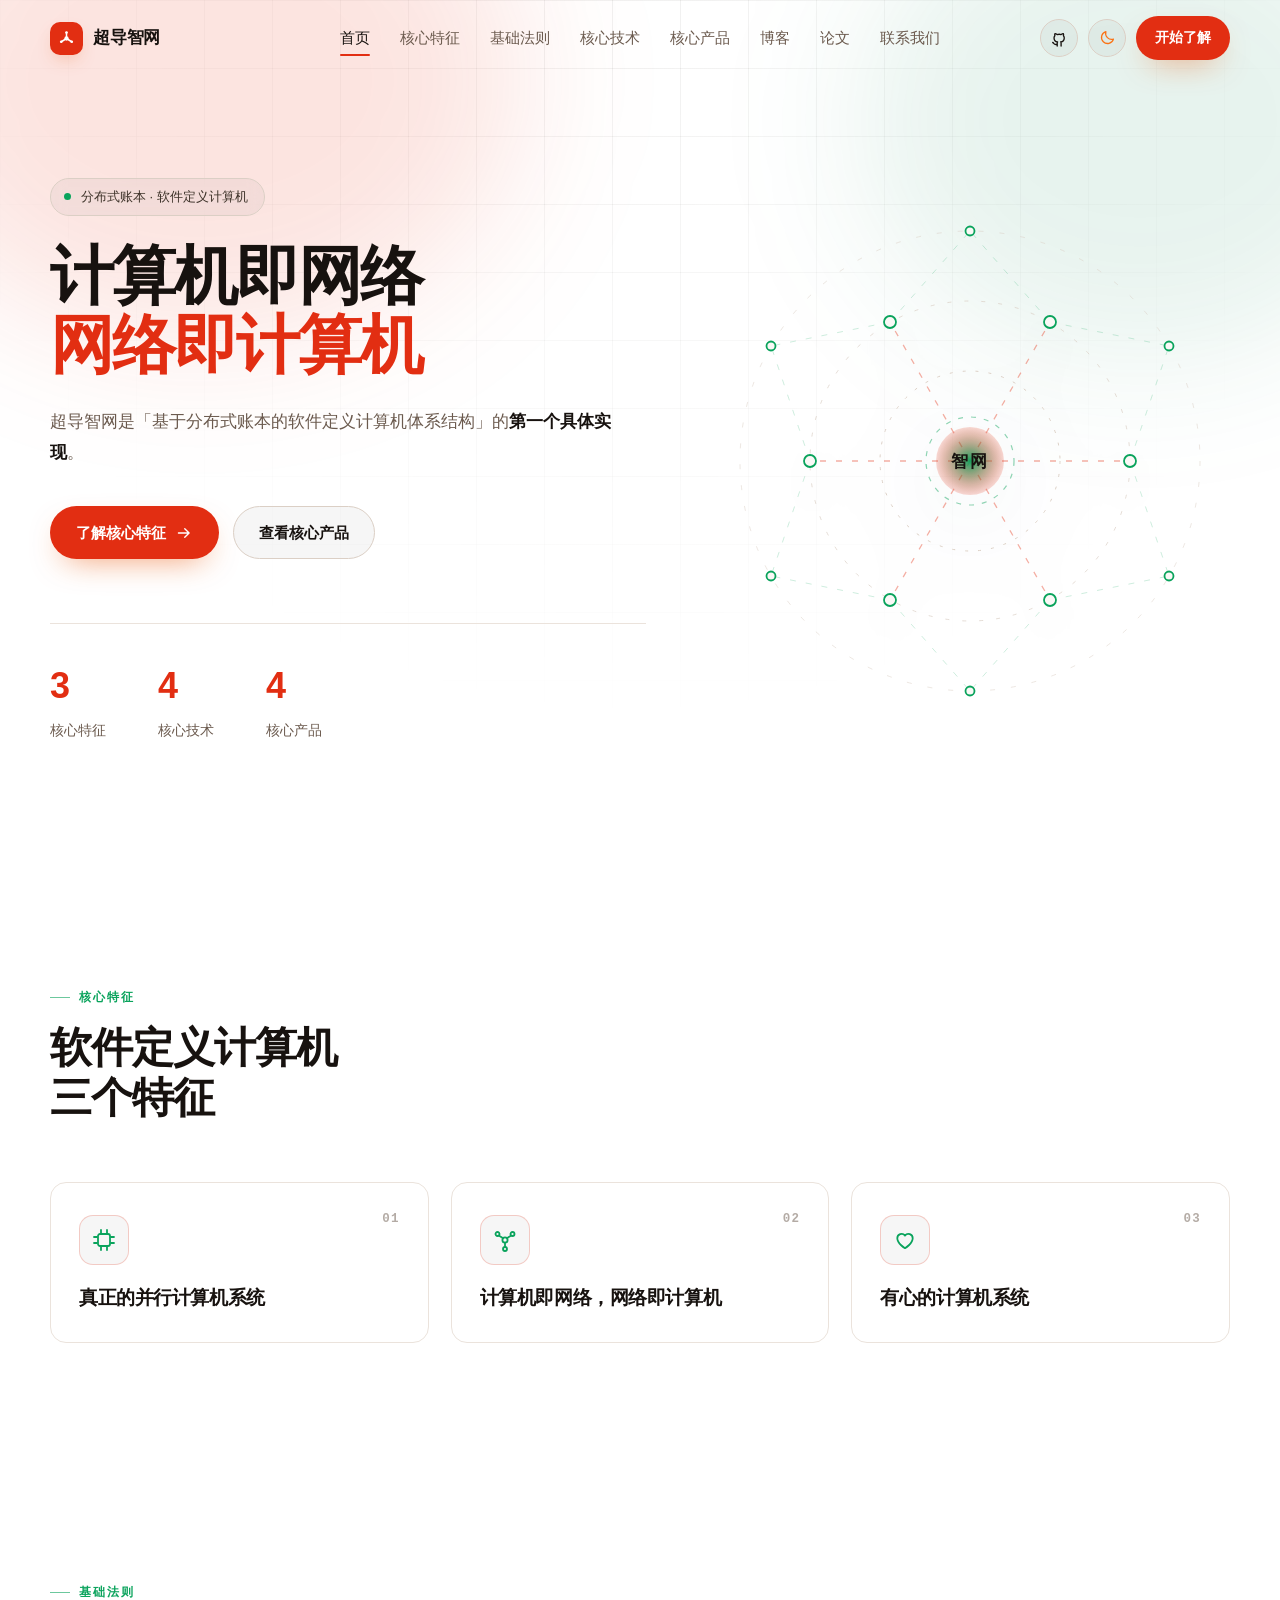
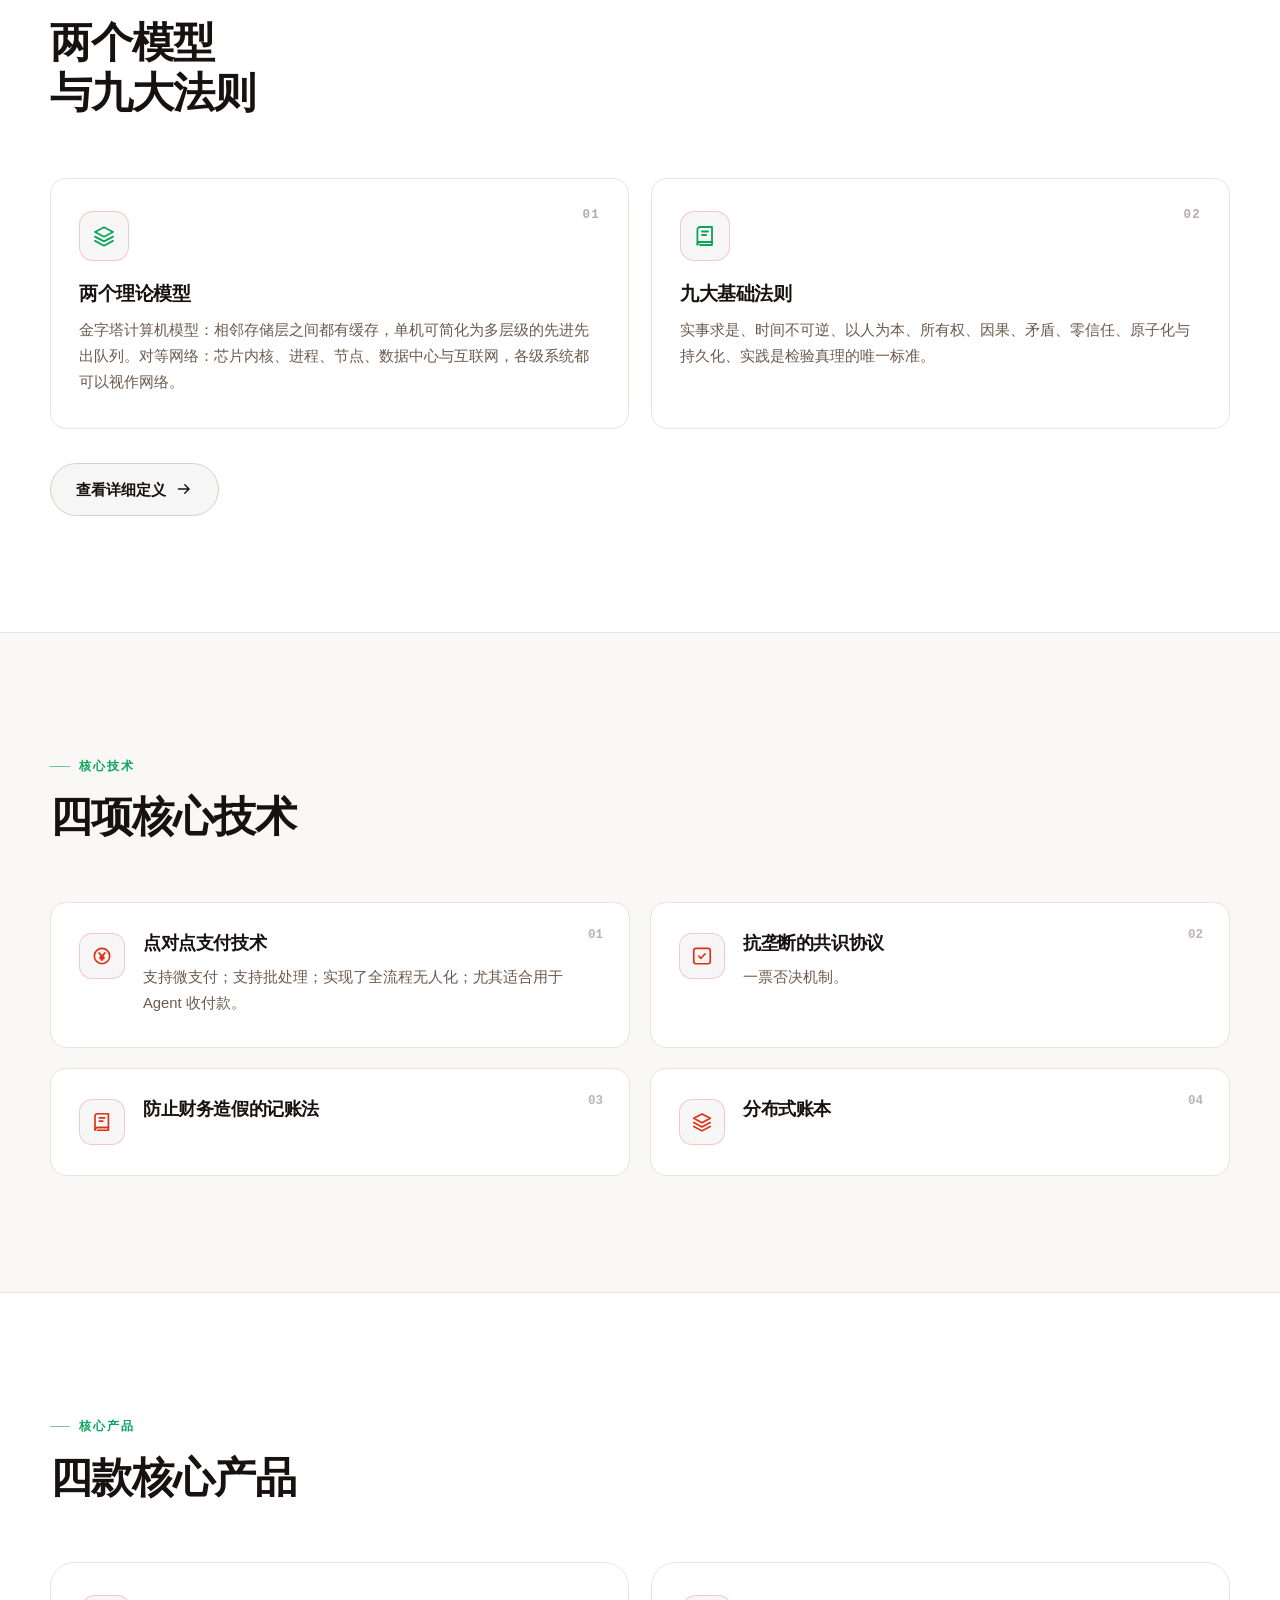
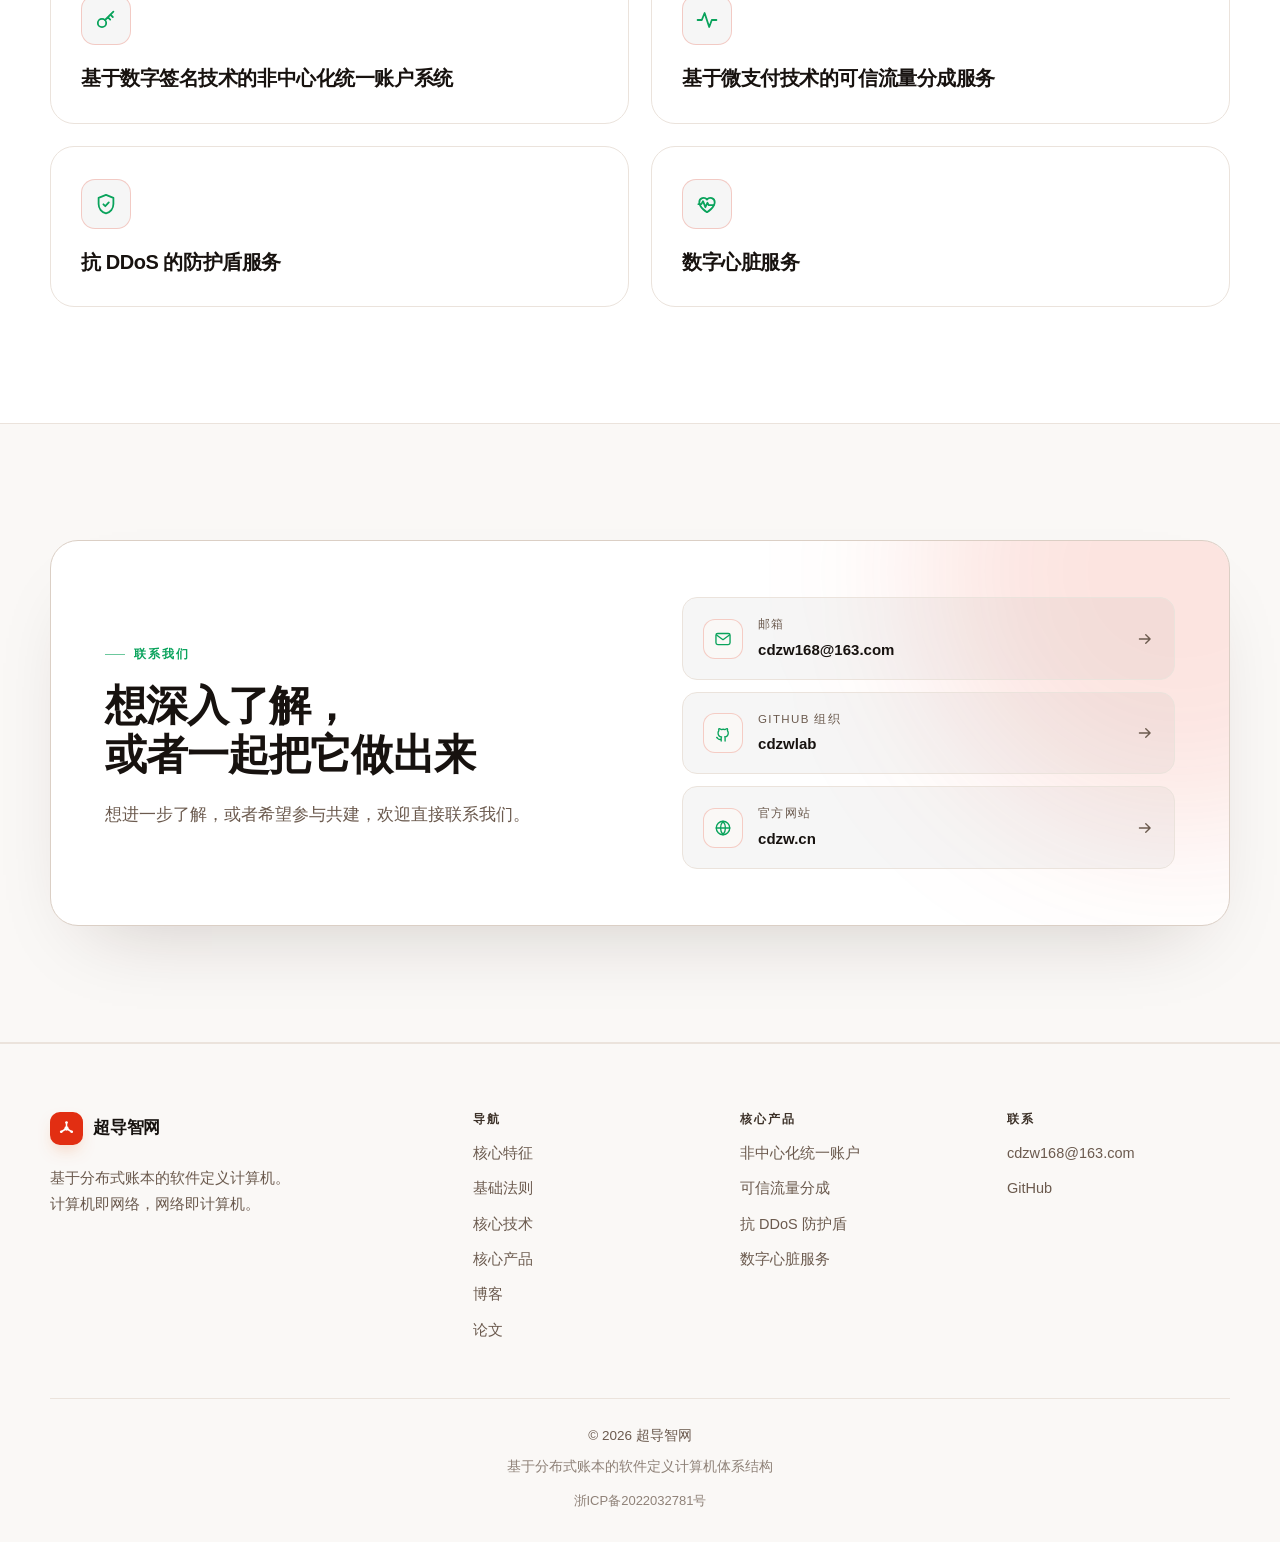
==== commit e0208cd5: "新增论文页：导航加入「论文」，列出《单式协同记账法》并支持页面内阅读 PDF 论文页 paper.html 提供论文清单、在线阅读（内嵌 PDF）与下载；PDF 同步到仓库 papers/ 以便站内直" ====
--- a/index.html
+++ b/index.html
@@ -34,7 +34,7 @@
 })();
 </script>
 
-<link rel="stylesheet" href="style.css?v=20261118c">
+<link rel="stylesheet" href="style.css?v=20261118d">
 </head>
 <body>
 
@@ -140,11 +140,12 @@
       <a href="#tech">核心技术</a>
       <a href="#products">核心产品</a>
       <a href="blog.html">博客</a>
+      <a href="papers.html">论文</a>
       <a href="#contact">联系我们</a>
     </nav>
 
     <div class="nav__actions">
-      <a class="nav__gh" href="https://github.com/cdzwlab/cdzwlab.github.io" target="_blank" rel="noopener noreferrer" aria-label="GitHub 仓库" title="GitHub 仓库">
+      <a class="nav__gh" href="https://github.com/cdzwlab" target="_blank" rel="noopener noreferrer" aria-label="GitHub 组织" title="GitHub 组织">
         <svg class="ico" aria-hidden="true"><use href="#i-github"/></svg>
       </a>
 
@@ -491,6 +492,7 @@
         <a href="#tech">核心技术</a>
         <a href="#products">核心产品</a>
         <a href="blog.html">博客</a>
+        <a href="papers.html">论文</a>
       </div>
 
       <div class="footer__col">
--- a/style.css
+++ b/style.css
@@ -1151,6 +1151,100 @@
 }
 
 /* ===================================================
+   论文
+   =================================================== */
+.paper-list { display: grid; gap: 18px; }
+
+.paper {
+  position: relative;
+  display: flex;
+  flex-wrap: wrap;
+  align-items: flex-end;
+  justify-content: space-between;
+  gap: 26px;
+  padding: 34px 36px;
+  border: 1px solid var(--border);
+  border-radius: var(--radius-lg);
+  background: var(--card-bg);
+  transition: transform .3s var(--ease), border-color .3s ease, box-shadow .3s ease;
+}
+.paper:hover {
+  transform: translateY(-4px);
+  border-color: var(--ring);
+  box-shadow: var(--shadow-accent);
+}
+.paper__main { flex: 1 1 520px; min-width: 0; }
+.paper__kicker {
+  font-family: var(--mono);
+  font-size: 12px;
+  letter-spacing: .12em;
+  text-transform: uppercase;
+  color: var(--accent-2);
+}
+.paper__title {
+  max-width: 860px;
+  margin-top: 10px;
+  font-size: clamp(19px, 2.1vw, 24px);
+  line-height: 1.45;
+  letter-spacing: -.02em;
+}
+.paper__title a { color: var(--text); text-decoration: none; }
+.paper__title a:hover { color: var(--accent-2); }
+.paper__sub {
+  margin-top: 8px;
+  font-size: 13.5px;
+  line-height: 1.6;
+  color: var(--muted);
+}
+.paper__meta {
+  display: flex;
+  flex-wrap: wrap;
+  gap: 8px 14px;
+  margin-top: 14px;
+  font-family: var(--mono);
+  font-size: 12px;
+  letter-spacing: .04em;
+  color: var(--muted);
+}
+.paper__actions { display: flex; flex-wrap: wrap; gap: 10px; }
+
+.paper-reader .section-head p {
+  margin-top: 12px;
+  font-size: 14.5px;
+  line-height: 1.72;
+  color: var(--muted);
+}
+#paper-reader { scroll-margin-top: 96px; }
+.paper-reader__frame {
+  margin-top: 4px;
+  border: 1px solid var(--border);
+  border-radius: var(--radius-lg);
+  background: var(--surface);
+  box-shadow: var(--shadow-lg);
+  overflow: hidden;
+}
+.paper-reader__frame iframe {
+  display: block;
+  width: 100%;
+  height: min(84vh, 980px);
+  min-height: 620px;
+  border: 0;
+  background: var(--bg-2);
+}
+.paper-reader__note {
+  margin-top: 18px;
+  font-size: 13.5px;
+  color: var(--muted);
+}
+.paper-reader__note a { color: var(--accent-2); text-decoration: none; }
+.paper-reader__note a:hover { text-decoration: underline; }
+
+@media (max-width: 700px) {
+  .paper { padding: 26px 22px; }
+  .paper-reader__frame iframe { height: 74vh; min-height: 480px; }
+}
+
+/* ===================================================
    404
    =================================================== */
 .e404 {
